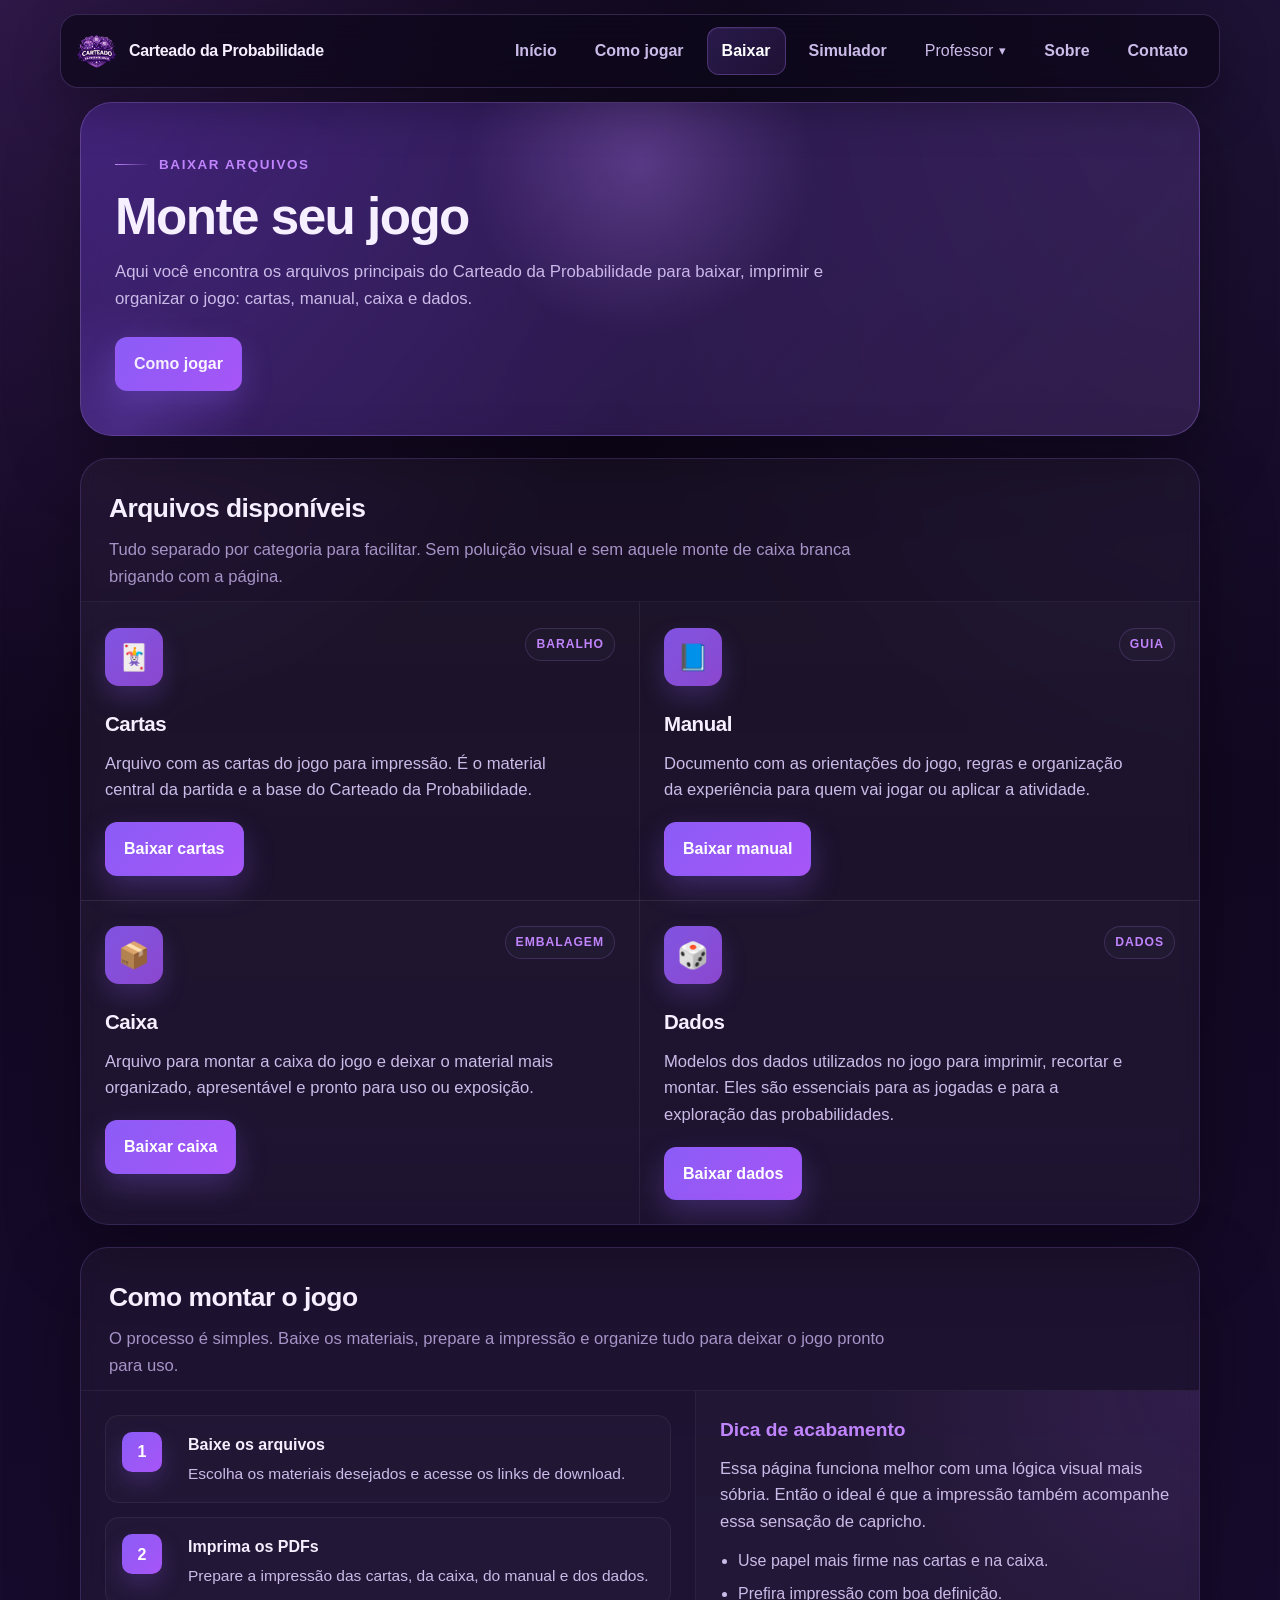
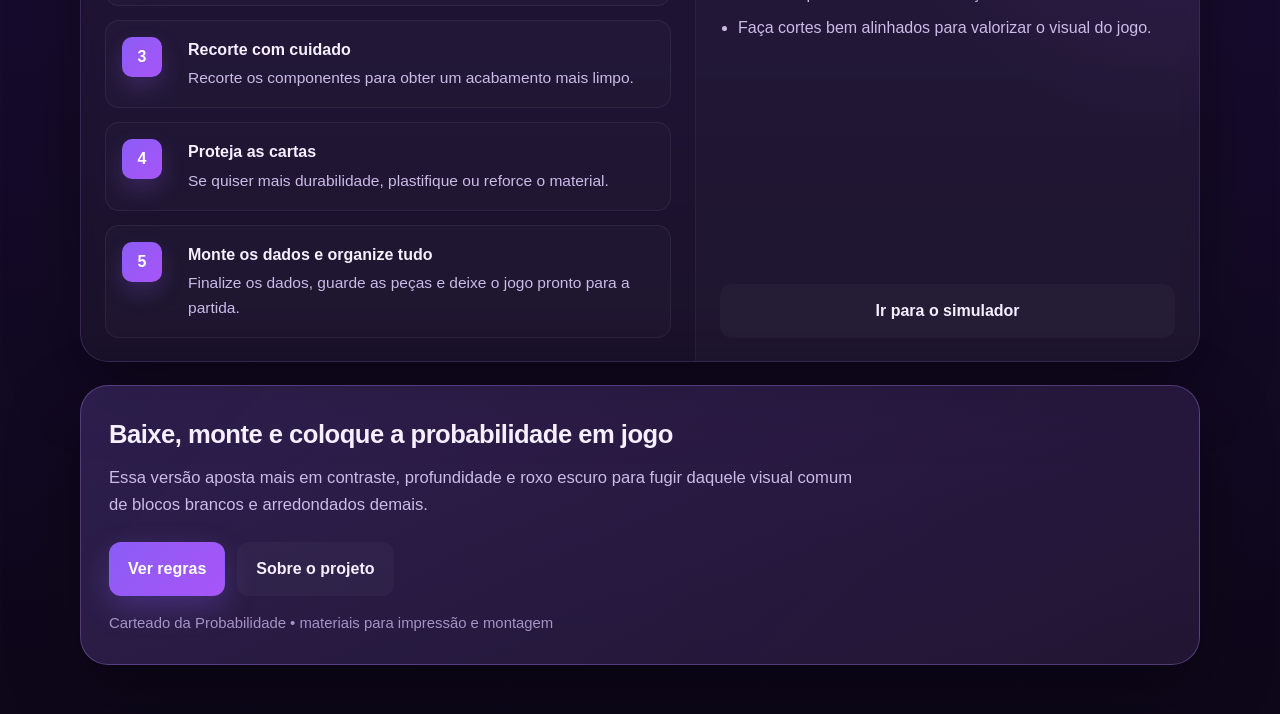
==== baixar.html @ 6030ced0 "baixar(botão progresso).html" ====
<!DOCTYPE html>
<html lang="pt-BR">
<head>
  <link rel="stylesheet" href="menu.css">
  <link rel="stylesheet" href="site.css">
  <link rel="stylesheet" href="content-pages.css">
  <link rel="icon" type="image/ico" href="favicon.ico">
  <meta charset="UTF-8" />
  <meta name="viewport" content="width=device-width, initial-scale=1.0" />
  <title>Baixar - Carteado da Probabilidade</title>
</head>
<body class="content-page">
<div id="menu-container"></div>
  <div class="container">

    <section class="hero">
      <div class="eyebrow">Baixar arquivos</div>
      <h1>Monte seu jogo </h1>
      <p>
        Aqui você encontra os arquivos principais do Carteado da Probabilidade para baixar,
        imprimir e organizar o jogo: cartas, manual, caixa e dados.
      </p>

      <div class="hero-actions">
        <a class="btn btn-primary" href="como-jogar.html">Como jogar</a>
      </div>
    </section>

    <section class="section js-animate-on-scroll" id="downloads">
      <div class="section-head">
        <h2>Arquivos disponíveis</h2>
        <p>
          Tudo separado por categoria para facilitar. Sem poluição visual e sem aquele monte
          de caixa branca brigando com a página.
        </p>
      </div>

      <div class="downloads-grid">
        <article class="download-card js-animate-on-scroll">
          <div class="download-top">
            <div class="download-icon">🃏</div>
            <span class="tag">Baralho</span>
          </div>
          <h3>Cartas</h3>
          <p>
            Arquivo com as cartas do jogo para impressão. É o material central da partida e
            a base do Carteado da Probabilidade.
          </p>
          <div class="download-actions">
            <a class="btn btn-primary" target="_blank" rel="noopener noreferrer" href="https://drive.google.com/drive/folders/1-mFXXFyECQVbNoklxSwOKxRK1ZJIeuex?usp=sharing">Baixar cartas</a>
          </div>
        </article>

        <article class="download-card js-animate-on-scroll">
          <div class="download-top">
            <div class="download-icon">📘</div>
            <span class="tag">Guia</span>
          </div>
          <h3>Manual</h3>
          <p>
            Documento com as orientações do jogo, regras e organização da experiência para
            quem vai jogar ou aplicar a atividade.
          </p>
          <div class="download-actions">
            <a class="btn btn-primary" target="_blank" rel="noopener noreferrer" href="https://drive.google.com/drive/folders/1ejZo6c3CLSsN3bzOSmZ9oI8IRMjX7PJU?usp=sharing">Baixar manual</a>
          </div>
        </article>

        <article class="download-card js-animate-on-scroll">
          <div class="download-top">
            <div class="download-icon">📦</div>
            <span class="tag">Embalagem</span>
          </div>
          <h3>Caixa</h3>
          <p>
            Arquivo para montar a caixa do jogo e deixar o material mais organizado,
            apresentável e pronto para uso ou exposição.
          </p>
          <div class="download-actions">
            <a class="btn btn-primary" target="_blank" rel="noopener noreferrer" href="https://drive.google.com/drive/folders/1k-2uPY4gMdtZBwX31OE3FDmcndl1MD2s?usp=drive_link">Baixar caixa</a>
          </div>
        </article>

        <article class="download-card js-animate-on-scroll">
          <div class="download-top">
            <div class="download-icon">🎲</div>
            <span class="tag">Dados</span>
          </div>
          <h3>Dados</h3>
          <p>
            Modelos dos dados utilizados no jogo para imprimir, recortar e montar.
            Eles são essenciais para as jogadas e para a exploração das probabilidades.
          </p>
          <div class="download-actions">
            <a class="btn btn-primary" target="_blank" rel="noopener noreferrer" href="https://drive.google.com/drive/folders/17w4_b_AV8Mmw2rY_1SPoJJ5eeD7yzB3w?usp=sharing">Baixar dados</a>
          </div>
        </article>
      </div>
    </section>

    <section class="section js-animate-on-scroll">
      <div class="section-head">
        <h2>Como montar o jogo</h2>
        <p>
          O processo é simples. Baixe os materiais, prepare a impressão e organize tudo
          para deixar o jogo pronto para uso.
        </p>
      </div>

      <div class="mount-layout">
        <div class="steps js-animate-on-scroll">
          <div class="step">
            <div class="step-number">1</div>
            <div>
              <h4>Baixe os arquivos</h4>
              <p>Escolha os materiais desejados e acesse os links de download.</p>
            </div>
          </div>

          <div class="step">
            <div class="step-number">2</div>
            <div>
              <h4>Imprima os PDFs</h4>
              <p>Prepare a impressão das cartas, da caixa, do manual e dos dados.</p>
            </div>
          </div>

          <div class="step">
            <div class="step-number">3</div>
            <div>
              <h4>Recorte com cuidado</h4>
              <p>Recorte os componentes para obter um acabamento mais limpo.</p>
            </div>
          </div>

          <div class="step">
            <div class="step-number">4</div>
            <div>
              <h4>Proteja as cartas</h4>
              <p>Se quiser mais durabilidade, plastifique ou reforce o material.</p>
            </div>
          </div>

          <div class="step">
            <div class="step-number">5</div>
            <div>
              <h4>Monte os dados e organize tudo</h4>
              <p>Finalize os dados, guarde as peças e deixe o jogo pronto para a partida.</p>
            </div>
          </div>
        </div>

        <aside class="side-panel js-animate-on-scroll">
          <div class="js-animate-on-scroll">
            <h3>Dica de acabamento</h3>
            <p>
              Essa página funciona melhor com uma lógica visual mais sóbria. Então o ideal é
              que a impressão também acompanhe essa sensação de capricho.
            </p>
            <ul>
              <li>Use papel mais firme nas cartas e na caixa.</li>
              <li>Prefira impressão com boa definição.</li>
              <li>Faça cortes bem alinhados para valorizar o visual do jogo.</li>
            </ul>
          </div>

          <a class="btn btn-secondary js-animate-on-scroll" href="simulador.html">
            Ir para o simulador
          </a>
        </aside>
      </div>
    </section>

    <section class="footer-cta js-animate-on-scroll">
      <h3>Baixe, monte e coloque a probabilidade em jogo</h3>
      <p>
        Essa versão aposta mais em contraste, profundidade e roxo escuro para fugir daquele
        visual comum de blocos brancos e arredondados demais.
      </p>

      <div class="hero-actions">
        <a class="btn btn-primary" href="como-jogar.html">Ver regras</a>
        <a class="btn btn-secondary" href="sobre.html">Sobre o projeto</a>
      </div>

      <div class="footer-note">
        Carteado da Probabilidade • materiais para impressão e montagem
      </div>
    </section>

  </div>

<button id="backToTop" class="back-to-top">
  <svg width="44" height="44" viewBox="0 0 44 44">
    <circle
      class="progress-bg"
      cx="22"
      cy="22"
      r="18"
    />
    <circle
      class="progress-bar"
      cx="22"
      cy="22"
      r="18"
    />
  </svg>
  <span class="arrow">↑</span>
</button>
  
<script src="menu.js"></script>
<script src="site-animations.js"></script>
</body>
</html>
---- menu.css ----
:root{
  --nav-height: 78px;
}

body{
  padding-top: calc(var(--nav-height) + 24px) !important;
}

/* ===== HEADER ===== */

.site-header{
  position: fixed;
  top: 14px;
  left: 14px;
  right: 14px;
  z-index: 10000;
  pointer-events: none;
}

.site-header-inner,
.mobile-panel{
  max-width: 1160px;
  margin: 0 auto;
  pointer-events: auto;
}

.site-header-inner{
  display: flex;
  align-items: center;
  justify-content: space-between;
  gap: 18px;
  padding: 12px 16px;
  border: 1px solid rgba(179,135,255,0.22);
  border-radius: 18px;
  background: rgba(13,7,25,0.72);
  backdrop-filter: blur(18px);
  box-shadow: 0 20px 48px rgba(0,0,0,.28);
}

/* ===== LOGO ===== */

.brand-link{
  display: inline-flex;
  align-items: center;
  gap: 12px;
  text-decoration: none;
  color: var(--text, #f5efff);
  min-width: 0;
}

.brand-mark{
  width: 40px;
  height: 40px;
  border-radius: 12px;
  display: grid;
  place-items: center;
  flex: 0 0 auto;
}

.brand-mark img{
  width: 100%;
  height: 100%;
  object-fit: contain;
  border-radius: 10px;
}

.brand-text{
  font-weight: 700;
  letter-spacing: -.02em;
  white-space: nowrap;
  overflow: hidden;
  text-overflow: ellipsis;
}

/* ===== MENU ===== */

.site-nav{
  display: flex;
  align-items: center;
  justify-content: flex-end;
  gap: 8px;
  flex-wrap: wrap;
  overflow: visible;
}

.nav-link{
  text-decoration: none;
  color: var(--muted, #cbbbe8);
  padding: 10px 14px;
  border-radius: 12px;
  font-weight: 700;
  border: 1px solid transparent;
  transition: .22s ease;
}

.nav-link:hover{
  color: var(--text, #f5efff);
  background: rgba(255,255,255,.04);
  border-color: rgba(179,135,255,0.14);
  transform: translateY(-1px);
}

.nav-link.active{
  color: #fff;
  background: linear-gradient(135deg, rgba(139,92,246,.22), rgba(168,85,247,.12));
  border-color: rgba(179,135,255,0.28);
  box-shadow: inset 0 1px 0 rgba(255,255,255,.04);
}

/* ===== BOTÃO MOBILE ===== */

.nav-toggle{
  display: none;
  width: 46px;
  height: 46px;
  border-radius: 14px;
  border: 1px solid rgba(179,135,255,0.22);
  background: rgba(255,255,255,.04);
  cursor: pointer;
  padding: 0;
  align-items: center;
  justify-content: center;
  flex-direction: column;
  gap: 5px;
}

.nav-toggle span{
  width: 18px;
  height: 2px;
  border-radius: 999px;
  background: var(--text, #f5efff);
  display: block;
}

/* ===== MENU MOBILE ===== */

.mobile-panel{
  margin-top: 10px;
  padding: 10px;
  border: 1px solid rgba(179,135,255,0.20);
  border-radius: 18px;
  background: rgba(13,7,25,0.86);
  backdrop-filter: blur(18px);
  box-shadow: 0 20px 48px rgba(0,0,0,.28);
}

.mobile-nav{
  display: grid;
  gap: 8px;
}

.mobile-nav .nav-link{
  width: 100%;
}

/* ===== DROPDOWN ===== */

.dropdown{
  position: relative;
  display: flex;
  align-items: center;
  height: 100%;
}

.dropdown-toggle{
  display: flex;
  align-items: center;
  height: 100%;
}

.dropdown-arrow{
  font-size: .8em;
  margin-left: 6px;
}

.dropdown-menu{
  position: absolute;
  top: 100%;
  left: 0;

  display: none;
  flex-direction: column;

  min-width: 230px;
  padding: 8px;

  background: rgba(13,7,25,0.96);
  border: 1px solid rgba(179,135,255,0.22);
  border-radius: 16px;

  backdrop-filter: blur(16px);
  box-shadow: 0 20px 40px rgba(0,0,0,.35);

  z-index: 9999;
}

.dropdown:hover .dropdown-menu{
  display: flex;
}

.dropdown-item{
  display: block;
  width: 100%;
  padding: 12px 14px;
  border-radius: 10px;
  text-decoration: none;
  color: var(--muted, #cbbbe8);
  font-weight: 600;
  white-space: nowrap;
  transition: .2s ease;
}

.dropdown-item:hover{
  background: rgba(139,92,246,.15);
  color: #fff;
}

/* ===== RESPONSIVO ===== */

@media (max-width: 900px){
  .desktop-nav{
    display: none;
  }

  .nav-toggle{
    display: inline-flex;
  }

  .brand-text{
    max-width: 180px;
  }

  .dropdown{
    width: 100%;
    display: block;
  }

  .dropdown-toggle{
    width: 100%;
    text-align: left;
    justify-content: space-between;
  }

  .dropdown-menu{
    position: static;
    display: flex;
    margin-top: 8px;
    min-width: 100%;
    box-shadow: none;
    border-radius: 14px;
  }
}

@media (max-width: 640px){
  :root{
    --nav-height: 74px;
  }

  .site-header{
    top: 10px;
    left: 10px;
    right: 10px;
  }

  .site-header-inner{
    padding: 10px 12px;
    border-radius: 16px;
  }

  .brand-mark{
    width: 36px;
    height: 36px;
  }

  .brand-text{
    max-width: 140px;
    font-size: .95rem;
  }
}


.dropdown-toggle{
  appearance:none;
  background:none;
  cursor:pointer;
  font:inherit;
}

.dropdown.open .dropdown-menu{
  display:flex;
}
---- site.css ----
/* Animações discretas do site */
html.js-enabled {
  scroll-behavior: smooth;
}

.js-animate-on-scroll {
  opacity: 0;
  transform: translateY(18px);
  transition: opacity .55s ease, transform .55s ease;
  will-change: opacity, transform;
}

.js-animate-on-scroll.is-visible {
  opacity: 1;
  transform: translateY(0);
}

.site-header {
  transition: top .25s ease;
}

.site-header .site-header-inner,
.site-header .mobile-panel {
  transition: background .25s ease, border-color .25s ease, box-shadow .25s ease, transform .25s ease;
}

.site-header.is-scrolled .site-header-inner {
  background: rgba(13,7,25,0.88);
  border-color: rgba(179,135,255,0.30);
  box-shadow: 0 20px 56px rgba(0,0,0,.34);
}

/* ===== INíCIO BOTÃO TOPO ===== */

.back-to-top {
  position: fixed;
  bottom: 24px;
  right: 24px;
  width: 44px;
  height: 44px;
  border: none;
  background: transparent;
  cursor: pointer;
  opacity: 0;
  pointer-events: none;
  transform: translateY(10px);
  transition: all .3s ease;
  z-index: 999;
}

.back-to-top.show {
  opacity: 1;
  pointer-events: auto;
  transform: translateY(0);
}

.back-to-top svg {
  position: absolute;
  top: 0;
  left: 0;
  transform: rotate(-90deg);
}

.progress-bg {
  fill: none;
  stroke: rgba(111, 66, 232, 0.2);
  stroke-width: 4;
}

.progress-bar {
  fill: none;
  stroke: #6f42e8;
  stroke-width: 4;
  stroke-linecap: round;
  stroke-dasharray: 113; /* 2πr ≈ 113 */
  stroke-dashoffset: 113;
  transition: stroke-dashoffset 0.1s linear;
}

.arrow {
  position: absolute;
  top: 50%;
  left: 50%;
  transform: translate(-50%, -50%);
  font-size: 16px;
  color: #6f42e8;
  font-weight: bold;
}

.back-to-top:hover .arrow {
  transform: translate(-50%, -60%);
}

/* ===== FIM BOTÃO TOPO ===== */


/* ===== CONTINUIDADE VISUAL DO HERO ===== */

.hero {
  position: relative;
  padding-bottom: 28px;
  margin-bottom: 14px;
}

.hero::before {
  content: "⌄";
  position: absolute;
  left: 50%;
  bottom: 18px;
  transform: translateX(-50%);
  font-size: 1.2rem;
  line-height: 1;
  color: rgba(255,255,255,.72);
  pointer-events: none;
  z-index: 2;
  animation: heroScrollHint 1.8s ease-in-out infinite;
}

@keyframes heroScrollHint {
  0%, 100% {
    transform: translateX(-50%) translateY(0);
    opacity: .45;
  }
  50% {
    transform: translateX(-50%) translateY(6px);
    opacity: .95;
  }
}

@media (prefers-reduced-motion: reduce) {
  html.js-enabled {
    scroll-behavior: auto;
  }

  .js-animate-on-scroll,
  .js-animate-on-scroll.is-visible,
  .site-header,
  .site-header .site-header-inner,
  .site-header .mobile-panel,
  .hero::before {
    transition: none !important;
    animation: none !important;
    transform: none !important;
    opacity: 1 !important;
  }
}
---- content-pages.css ----
/* ===== baixar.html ===== */
:root{
      --bg:#0f071d;
      --bg-2:#160b2c;
      --bg-3:#221043;
      --panel:rgba(255,255,255,0.05);
      --panel-strong:rgba(255,255,255,0.08);
      --line:rgba(179,135,255,0.18);
      --line-strong:rgba(179,135,255,0.32);
      --primary:#8b5cf6;
      --primary-2:#a855f7;
      --primary-3:#c084fc;
      --text:#f5efff;
      --muted:#cbbbe8;
      --muted-2:#a693c7;
      --shadow:0 24px 70px rgba(0,0,0,.35);
      --radius:18px;
      --radius-lg:26px;
    }

    *{
      margin:0;
      padding:0;
      box-sizing:border-box;
    }

    html{
      scroll-behavior:smooth;
    }

    body{
      font-family: Arial, Helvetica, sans-serif;
      color:var(--text);
      background:
        radial-gradient(circle at top left, rgba(168,85,247,.22), transparent 28%),
        radial-gradient(circle at top right, rgba(139,92,246,.14), transparent 30%),
        linear-gradient(180deg, #0b0615 0%, #120822 35%, #170b2d 70%, #0d0719 100%);
      line-height:1.6;
      padding:32px 18px 50px;
      overflow-x:hidden;
    }

    body::before{
      content:"";
      position:fixed;
      inset:0;
      pointer-events:none;
      background:
        linear-gradient(rgba(255,255,255,.025) 1px, transparent 1px),
        linear-gradient(90deg, rgba(255,255,255,.025) 1px, transparent 1px);
      background-size: 40px 40px;
      mask-image: linear-gradient(to bottom, rgba(0,0,0,.65), transparent 95%);
      opacity:.35;
    }

    .container{
      max-width:1120px;
      margin:0 auto;
      position:relative;
      z-index:1;
    }

    .hero{
      position:relative;
      overflow:hidden;
      padding:44px 34px;
      border:1px solid var(--line-strong);
      border-radius:32px;
      background:
        linear-gradient(135deg, rgba(112,52,255,.28), rgba(168,85,247,.12)),
        rgba(255,255,255,.04);
      backdrop-filter: blur(10px);
      box-shadow: var(--shadow);
      margin-bottom:22px;
    }

    .hero::before{
      content:"";
      position:absolute;
      width:360px;
      height:360px;
      border-radius:50%;
      right:-120px;
      top:-120px;
      background: radial-gradient(circle, rgba(192,132,252,.28), transparent 68%);
      pointer-events:none;
    }

    .hero::after{
      content:"";
      position:absolute;
      width:260px;
      height:260px;
      border-radius:50%;
      left:-90px;
      bottom:-120px;
      background: radial-gradient(circle, rgba(139,92,246,.22), transparent 70%);
      pointer-events:none;
    }

    .eyebrow{
      display:inline-flex;
      align-items:center;
      gap:10px;
      font-size:.84rem;
      letter-spacing:.12em;
      text-transform:uppercase;
      color:var(--primary-3);
      margin-bottom:16px;
      font-weight:700;
    }

    .eyebrow::before{
      content:"";
      width:34px;
      height:1px;
      background:linear-gradient(90deg, var(--primary-3), transparent);
    }

    .hero h1{
      font-size:clamp(2.2rem, 4vw, 4rem);
      line-height:1.02;
      max-width:760px;
      margin-bottom:16px;
      letter-spacing:-0.03em;
    }

    .hero p{
      max-width:760px;
      font-size:1.04rem;
      color:var(--muted);
    }

    .hero-actions{
      display:flex;
      flex-wrap:wrap;
      gap:12px;
      margin-top:24px;
    }

    .btn{
      display:inline-flex;
      align-items:center;
      justify-content:center;
      padding:13px 18px;
      text-decoration:none;
      font-weight:700;
      border-radius:12px;
      transition:.22s ease;
      border:1px solid transparent;
    }

    .btn:hover{
      transform:translateY(-2px);
    }

    .btn-primary{
      background:linear-gradient(135deg, var(--primary), var(--primary-2));
      color:white;
      box-shadow:0 12px 30px rgba(139,92,246,.28);
    }

    .btn-secondary{
      color:var(--text);
      border-color:var(--line);
      background:rgba(255,255,255,.03);
    }

    .section{
      margin-top:22px;
      border:1px solid var(--line);
      border-radius:28px;
      background:rgba(255,255,255,.035);
      backdrop-filter: blur(8px);
      box-shadow: var(--shadow);
      overflow:hidden;
    }

    .section-head{
      padding:28px 28px 10px;
    }

    .section-head h2{
      font-size:1.65rem;
      margin-bottom:8px;
      letter-spacing:-0.02em;
    }

    .section-head p{
      color:var(--muted-2);
      max-width:760px;
    }

    .downloads-grid{
      display:grid;
      grid-template-columns:repeat(2, minmax(0,1fr));
      gap:0;
      border-top:1px solid rgba(255,255,255,.05);
    }

    .download-card{
      padding:26px 24px 24px;
      min-height:240px;
      position:relative;
      background:
        linear-gradient(180deg, rgba(255,255,255,.02), rgba(255,255,255,.01));
    }

    .download-card:nth-child(1),
    .download-card:nth-child(2){
      border-bottom:1px solid rgba(255,255,255,.06);
    }

    .download-card:nth-child(odd){
      border-right:1px solid rgba(255,255,255,.06);
    }

    .download-top{
      display:flex;
      justify-content:space-between;
      align-items:flex-start;
      gap:16px;
      margin-bottom:22px;
    }

    .download-icon{
      width:58px;
      height:58px;
      display:grid;
      place-items:center;
      font-size:1.6rem;
      color:white;
      border-radius:14px;
      background:linear-gradient(135deg, rgba(139,92,246,.9), rgba(168,85,247,.8));
      box-shadow:0 12px 24px rgba(139,92,246,.22);
      flex:0 0 auto;
    }

    .tag{
      display:inline-flex;
      align-items:center;
      padding:6px 10px;
      border:1px solid var(--line);
      border-radius:999px;
      color:var(--primary-3);
      font-size:.76rem;
      font-weight:700;
      text-transform:uppercase;
      letter-spacing:.08em;
      background:rgba(255,255,255,.02);
    }

    .download-card h3{
      font-size:1.28rem;
      margin-bottom:10px;
      letter-spacing:-0.02em;
    }

    .download-card p{
      color:var(--muted);
      margin-bottom:18px;
      max-width:480px;
    }

    .download-actions{
      display:flex;
      gap:10px;
      flex-wrap:wrap;
      margin-top:auto;
    }

    .mount-layout{
      display:grid;
      grid-template-columns:1.1fr .9fr;
      gap:0;
      border-top:1px solid rgba(255,255,255,.05);
    }

    .steps{
      padding:24px;
      border-right:1px solid rgba(255,255,255,.06);
      display:grid;
      gap:14px;
    }

    .step{
      display:grid;
      grid-template-columns:52px 1fr;
      gap:14px;
      padding:16px;
      border:1px solid rgba(255,255,255,.06);
      background:rgba(255,255,255,.02);
      border-radius:14px;
    }

    .step-number{
      width:40px;
      height:40px;
      border-radius:10px;
      display:grid;
      place-items:center;
      font-weight:800;
      color:white;
      background:linear-gradient(135deg, var(--primary), var(--primary-2));
      box-shadow:0 10px 22px rgba(139,92,246,.22);
    }

    .step h4{
      margin-bottom:4px;
      font-size:1rem;
    }

    .step p{
      color:var(--muted);
      font-size:.97rem;
    }

    .side-panel{
      padding:24px;
      display:flex;
      flex-direction:column;
      justify-content:space-between;
      gap:18px;
      background:
        radial-gradient(circle at top right, rgba(168,85,247,.12), transparent 45%),
        rgba(255,255,255,.02);
    }

    .side-panel h3{
      font-size:1.2rem;
      margin-bottom:10px;
      color:var(--primary-3);
    }

    .side-panel p{
      color:var(--muted);
      margin-bottom:12px;
    }

    .side-panel ul{
      padding-left:18px;
      color:var(--muted);
    }

    .side-panel li + li{
      margin-top:8px;
    }

    .footer-cta{
      margin-top:22px;
      padding:28px;
      border:1px solid var(--line-strong);
      border-radius:28px;
      background:
        linear-gradient(135deg, rgba(139,92,246,.18), rgba(168,85,247,.08)),
        rgba(255,255,255,.035);
      box-shadow: var(--shadow);
    }

    .footer-cta h3{
      font-size:1.6rem;
      margin-bottom:10px;
      letter-spacing:-0.02em;
    }

    .footer-cta p{
      max-width:760px;
      color:var(--muted);
      margin-bottom:18px;
    }

    .footer-note{
      margin-top:16px;
      color:var(--muted-2);
      font-size:.93rem;
    }

    @media (max-width: 900px){
      .downloads-grid{
        grid-template-columns:1fr;
      }

      .download-card{
        border-right:none !important;
        border-bottom:1px solid rgba(255,255,255,.06) !important;
      }

      .download-card:last-child{
        border-bottom:none !important;
      }

      .mount-layout{
        grid-template-columns:1fr;
      }

      .steps{
        border-right:none;
        border-bottom:1px solid rgba(255,255,255,.06);
      }
    }

    @media (max-width: 680px){
      body{
        padding:18px 12px 36px;
      }

      .hero{
        padding:30px 20px;
        border-radius:24px;
      }

      .section-head,
      .footer-cta{
        padding:22px 18px;
      }

      .download-card,
      .steps,
      .side-panel{
        padding:18px;
      }

      .hero h1{
        line-height:1.06;
      }

      .step{
        grid-template-columns:42px 1fr;
        padding:14px;
      }

      .step-number{
        width:34px;
        height:34px;
        font-size:.92rem;
      }
    }


/* ===== como-jogar.html ===== */
:root{
      --bg:#0f071d;
      --bg-2:#160b2c;
      --bg-3:#221043;
      --panel:rgba(255,255,255,0.05);
      --panel-strong:rgba(255,255,255,0.08);
      --line:rgba(179,135,255,0.18);
      --line-strong:rgba(179,135,255,0.32);
      --primary:#8b5cf6;
      --primary-2:#a855f7;
      --primary-3:#c084fc;
      --text:#f5efff;
      --muted:#cbbbe8;
      --muted-2:#a693c7;
      --shadow:0 24px 70px rgba(0,0,0,.35);
    }

    *{
      margin:0;
      padding:0;
      box-sizing:border-box;
    }

    html{
      scroll-behavior:smooth;
    }

    body{
      font-family: Arial, Helvetica, sans-serif;
      color:var(--text);
      background:
        radial-gradient(circle at top left, rgba(168,85,247,.22), transparent 28%),
        radial-gradient(circle at top right, rgba(139,92,246,.14), transparent 30%),
        linear-gradient(180deg, #0b0615 0%, #120822 35%, #170b2d 70%, #0d0719 100%);
      line-height:1.6;
      padding:32px 18px 50px;
      overflow-x:hidden;
    }

    body::before{
      content:"";
      position:fixed;
      inset:0;
      pointer-events:none;
      background:
        linear-gradient(rgba(255,255,255,.025) 1px, transparent 1px),
        linear-gradient(90deg, rgba(255,255,255,.025) 1px, transparent 1px);
      background-size:40px 40px;
      mask-image: linear-gradient(to bottom, rgba(0,0,0,.65), transparent 95%);
      opacity:.35;
    }

    .container{
      max-width:1120px;
      margin:0 auto;
      position:relative;
      z-index:1;
    }

    .hero{
      position:relative;
      overflow:hidden;
      padding:44px 34px;
      border:1px solid var(--line-strong);
      border-radius:32px;
      background:
        linear-gradient(135deg, rgba(112,52,255,.28), rgba(168,85,247,.12)),
        rgba(255,255,255,.04);
      backdrop-filter: blur(10px);
      box-shadow: var(--shadow);
      margin-bottom:22px;
    }

    .hero::before{
      content:"";
      position:absolute;
      width:360px;
      height:360px;
      border-radius:50%;
      right:-120px;
      top:-120px;
      background: radial-gradient(circle, rgba(192,132,252,.28), transparent 68%);
      pointer-events:none;
    }

    .hero::after{
      content:"";
      position:absolute;
      width:260px;
      height:260px;
      border-radius:50%;
      left:-90px;
      bottom:-120px;
      background: radial-gradient(circle, rgba(139,92,246,.22), transparent 70%);
      pointer-events:none;
    }

    .eyebrow{
      display:inline-flex;
      align-items:center;
      gap:10px;
      font-size:.84rem;
      letter-spacing:.12em;
      text-transform:uppercase;
      color:var(--primary-3);
      margin-bottom:16px;
      font-weight:700;
    }

    .eyebrow::before{
      content:"";
      width:34px;
      height:1px;
      background:linear-gradient(90deg, var(--primary-3), transparent);
    }

    .hero h1{
      font-size:clamp(2.2rem, 4vw, 4rem);
      line-height:1.02;
      max-width:760px;
      margin-bottom:16px;
      letter-spacing:-0.03em;
    }

    .hero p{
      max-width:760px;
      font-size:1.05rem;
      color:var(--muted);
    }

    .hero-actions{
      display:flex;
      flex-wrap:wrap;
      gap:12px;
      margin-top:24px;
    }

    .btn{
      display:inline-flex;
      align-items:center;
      justify-content:center;
      padding:13px 18px;
      text-decoration:none;
      font-weight:700;
      border-radius:12px;
      transition:.22s ease;
      border:1px solid transparent;
    }

    .btn:hover{
      transform:translateY(-2px);
    }

    .btn-primary{
      background:linear-gradient(135deg, var(--primary), var(--primary-2));
      color:white;
      box-shadow:0 12px 30px rgba(139,92,246,.28);
    }

    .btn-secondary{
      color:var(--text);
      border-color:var(--line);
      background:rgba(255,255,255,.03);
    }

    .section{
      margin-top:22px;
      border:1px solid var(--line);
      border-radius:28px;
      background:rgba(255,255,255,.035);
      backdrop-filter: blur(8px);
      box-shadow: var(--shadow);
      overflow:hidden;
    }

    .section-head{
      padding:28px 28px 10px;
    }

    .section-head h2{
      font-size:1.65rem;
      margin-bottom:8px;
      letter-spacing:-0.02em;
    }

    .section-head p{
      color:var(--muted-2);
      max-width:760px;
    }

    .stats-grid{
      display:grid;
      grid-template-columns:repeat(4, minmax(0,1fr));
      gap:0;
      border-top:1px solid rgba(255,255,255,.05);
    }

    .stat-card{
      padding:24px 22px;
      border-right:1px solid rgba(255,255,255,.06);
      background:linear-gradient(180deg, rgba(255,255,255,.02), rgba(255,255,255,.01));
    }

    .stat-card:last-child{
      border-right:none;
    }

    .stat-icon{
      width:48px;
      height:48px;
      display:grid;
      place-items:center;
      font-size:1.3rem;
      color:#fff;
      border-radius:14px;
      background:linear-gradient(135deg, var(--primary), var(--primary-2));
      box-shadow:0 10px 22px rgba(139,92,246,.22);
      margin-bottom:14px;
    }

    .stat-card h3{
      font-size:1.05rem;
      margin-bottom:6px;
    }

    .stat-card p{
      color:var(--muted);
      font-size:.96rem;
    }

    .rules-grid{
      display:grid;
      grid-template-columns:repeat(2, minmax(0,1fr));
      gap:0;
      border-top:1px solid rgba(255,255,255,.05);
    }

    .rule-card{
      padding:24px 22px;
      border-right:1px solid rgba(255,255,255,.06);
      border-bottom:1px solid rgba(255,255,255,.06);
      background:linear-gradient(180deg, rgba(255,255,255,.02), rgba(255,255,255,.01));
    }

    .rule-card:nth-child(2n){
      border-right:none;
    }

    .rule-card:nth-last-child(-n+2){
      border-bottom:none;
    }

    .rule-label{
      display:inline-flex;
      align-items:center;
      padding:6px 10px;
      border:1px solid var(--line);
      border-radius:999px;
      color:var(--primary-3);
      font-size:.74rem;
      font-weight:700;
      text-transform:uppercase;
      letter-spacing:.08em;
      background:rgba(255,255,255,.02);
      margin-bottom:12px;
    }

    .rule-card h3{
      font-size:1.12rem;
      margin-bottom:8px;
      letter-spacing:-0.02em;
    }

    .rule-card p{
      color:var(--muted);
      font-size:.97rem;
    }

    .play-layout{
      display:grid;
      grid-template-columns:1.15fr .85fr;
      gap:0;
      border-top:1px solid rgba(255,255,255,.05);
    }

    .steps{
      padding:24px;
      border-right:1px solid rgba(255,255,255,.06);
      display:grid;
      gap:14px;
    }

    .step{
      display:grid;
      grid-template-columns:52px 1fr;
      gap:14px;
      padding:16px;
      border:1px solid rgba(255,255,255,.06);
      background:rgba(255,255,255,.02);
      border-radius:14px;
    }

    .step-number{
      width:40px;
      height:40px;
      border-radius:10px;
      display:grid;
      place-items:center;
      font-weight:800;
      color:white;
      background:linear-gradient(135deg, var(--primary), var(--primary-2));
      box-shadow:0 10px 22px rgba(139,92,246,.22);
    }

    .step h4{
      margin-bottom:4px;
      font-size:1rem;
    }

    .step p{
      color:var(--muted);
      font-size:.97rem;
    }

    .side-panel{
      padding:24px;
      display:flex;
      flex-direction:column;
      gap:16px;
      background:
        radial-gradient(circle at top right, rgba(168,85,247,.12), transparent 45%),
        rgba(255,255,255,.02);
    }

    .info-card{
      padding:18px;
      border:1px solid rgba(255,255,255,.06);
      background:rgba(255,255,255,.02);
      border-radius:16px;
    }

    .info-card h4{
      color:var(--primary-3);
      font-size:1rem;
      margin-bottom:8px;
    }

    .info-card p{
      color:var(--muted);
      font-size:.97rem;
    }

    .tips-grid{
      display:grid;
      grid-template-columns:repeat(3, minmax(0,1fr));
      gap:0;
      border-top:1px solid rgba(255,255,255,.05);
    }

    .tip-card{
      padding:24px 22px;
      border-right:1px solid rgba(255,255,255,.06);
      background:linear-gradient(180deg, rgba(255,255,255,.02), rgba(255,255,255,.01));
    }

    .tip-card:last-child{
      border-right:none;
    }

    .tip-card h3{
      font-size:1.08rem;
      margin-bottom:8px;
      letter-spacing:-0.02em;
    }

    .tip-card p{
      color:var(--muted);
      font-size:.97rem;
    }

    .highlight{
      border-top:1px solid rgba(255,255,255,.05);
      padding:26px 28px;
      background:
        linear-gradient(135deg, rgba(139,92,246,.14), rgba(168,85,247,.05)),
        rgba(255,255,255,.02);
    }

    .highlight h3{
      font-size:1.4rem;
      margin-bottom:10px;
      letter-spacing:-0.02em;
    }

    .highlight p{
      color:var(--muted);
      max-width:820px;
    }

    .footer-cta{
      margin-top:22px;
      padding:28px;
      border:1px solid var(--line-strong);
      border-radius:28px;
      background:
        linear-gradient(135deg, rgba(139,92,246,.18), rgba(168,85,247,.08)),
        rgba(255,255,255,.035);
      box-shadow: var(--shadow);
    }

    .footer-cta h3{
      font-size:1.6rem;
      margin-bottom:10px;
      letter-spacing:-0.02em;
    }

    .footer-cta p{
      max-width:760px;
      color:var(--muted);
      margin-bottom:18px;
    }

    .footer-note{
      margin-top:16px;
      color:var(--muted-2);
      font-size:.93rem;
    }

    @media (max-width: 980px){
      .stats-grid,
      .tips-grid{
        grid-template-columns:1fr 1fr;
      }

      .stat-card:nth-child(2),
      .tip-card:nth-child(2){
        border-right:none;
      }

      .stat-card:nth-child(-n+2),
      .tip-card:nth-child(-n+2){
        border-bottom:1px solid rgba(255,255,255,.06);
      }

      .tip-card:last-child{
        grid-column:1 / -1;
        border-right:none;
      }

      .play-layout{
        grid-template-columns:1fr;
      }

      .steps{
        border-right:none;
        border-bottom:1px solid rgba(255,255,255,.06);
      }
    }

    @media (max-width: 820px){
      .rules-grid{
        grid-template-columns:1fr;
      }

      .rule-card{
        border-right:none !important;
        border-bottom:1px solid rgba(255,255,255,.06) !important;
      }

      .rule-card:last-child{
        border-bottom:none !important;
      }
    }

    @media (max-width: 680px){
      body{
        padding:18px 12px 36px;
      }

      .hero{
        padding:30px 20px;
        border-radius:24px;
      }

      .section-head,
      .steps,
      .side-panel,
      .highlight,
      .footer-cta,
      .stat-card,
      .rule-card,
      .tip-card{
        padding:20px 18px;
      }

      .stats-grid,
      .tips-grid{
        grid-template-columns:1fr;
      }

      .stat-card,
      .tip-card{
        border-right:none !important;
        border-bottom:1px solid rgba(255,255,255,.06);
      }

      .stat-card:last-child,
      .tip-card:last-child{
        border-bottom:none;
      }

      .hero h1{
        line-height:1.06;
      }

      .step{
        grid-template-columns:42px 1fr;
        padding:14px;
      }

      .step-number{
        width:34px;
        height:34px;
        font-size:.92rem;
      }

      .hero-actions{
        flex-direction:column;
      }

      .hero-actions .btn{
        width:100%;
      }
    }


/* ===== contato.html ===== */
:root{
      --bg:#0f071d;
      --bg-2:#160b2c;
      --bg-3:#221043;
      --panel:rgba(255,255,255,0.05);
      --panel-strong:rgba(255,255,255,0.08);
      --line:rgba(179,135,255,0.18);
      --line-strong:rgba(179,135,255,0.32);
      --primary:#8b5cf6;
      --primary-2:#a855f7;
      --primary-3:#c084fc;
      --text:#f5efff;
      --muted:#cbbbe8;
      --muted-2:#a693c7;
      --shadow:0 24px 70px rgba(0,0,0,.35);
    }

    *{
      margin:0;
      padding:0;
      box-sizing:border-box;
    }

    html{
      scroll-behavior:smooth;
    }

    body{
      font-family: Arial, Helvetica, sans-serif;
      color:var(--text);
      background:
        radial-gradient(circle at top left, rgba(168,85,247,.22), transparent 28%),
        radial-gradient(circle at top right, rgba(139,92,246,.14), transparent 30%),
        linear-gradient(180deg, #0b0615 0%, #120822 35%, #170b2d 70%, #0d0719 100%);
      line-height:1.6;
      padding:32px 18px 50px;
      overflow-x:hidden;
    }

    body::before{
      content:"";
      position:fixed;
      inset:0;
      pointer-events:none;
      background:
        linear-gradient(rgba(255,255,255,.025) 1px, transparent 1px),
        linear-gradient(90deg, rgba(255,255,255,.025) 1px, transparent 1px);
      background-size:40px 40px;
      mask-image: linear-gradient(to bottom, rgba(0,0,0,.65), transparent 95%);
      opacity:.35;
    }

    .container{
      max-width:1120px;
      margin:0 auto;
      position:relative;
      z-index:1;
    }

    .hero{
      position:relative;
      overflow:hidden;
      padding:44px 34px;
      border:1px solid var(--line-strong);
      border-radius:32px;
      background:
        linear-gradient(135deg, rgba(112,52,255,.28), rgba(168,85,247,.12)),
        rgba(255,255,255,.04);
      backdrop-filter: blur(10px);
      box-shadow: var(--shadow);
      margin-bottom:22px;
    }

    .hero::before{
      content:"";
      position:absolute;
      width:360px;
      height:360px;
      border-radius:50%;
      right:-120px;
      top:-120px;
      background: radial-gradient(circle, rgba(192,132,252,.28), transparent 68%);
      pointer-events:none;
    }

    .hero::after{
      content:"";
      position:absolute;
      width:260px;
      height:260px;
      border-radius:50%;
      left:-90px;
      bottom:-120px;
      background: radial-gradient(circle, rgba(139,92,246,.22), transparent 70%);
      pointer-events:none;
    }

    .eyebrow{
      display:inline-flex;
      align-items:center;
      gap:10px;
      font-size:.84rem;
      letter-spacing:.12em;
      text-transform:uppercase;
      color:var(--primary-3);
      margin-bottom:16px;
      font-weight:700;
    }

    .eyebrow::before{
      content:"";
      width:34px;
      height:1px;
      background:linear-gradient(90deg, var(--primary-3), transparent);
    }

    .hero h1{
      font-size:clamp(2.2rem, 4vw, 4rem);
      line-height:1.02;
      max-width:760px;
      margin-bottom:16px;
      letter-spacing:-0.03em;
    }

    .hero p{
      max-width:760px;
      font-size:1.05rem;
      color:var(--muted);
    }

    .hero-actions{
      display:flex;
      flex-wrap:wrap;
      gap:12px;
      margin-top:24px;
    }

    .btn{
      display:inline-flex;
      align-items:center;
      justify-content:center;
      padding:13px 18px;
      text-decoration:none;
      font-weight:700;
      border-radius:12px;
      transition:.22s ease;
      border:1px solid transparent;
    }

    .btn:hover{
      transform:translateY(-2px);
    }

    .btn-primary{
      background:linear-gradient(135deg, var(--primary), var(--primary-2));
      color:white;
      box-shadow:0 12px 30px rgba(139,92,246,.28);
    }

    .btn-secondary{
      color:var(--text);
      border-color:var(--line);
      background:rgba(255,255,255,.03);
    }

    .section{
      margin-top:22px;
      border:1px solid var(--line);
      border-radius:28px;
      background:rgba(255,255,255,.035);
      backdrop-filter: blur(8px);
      box-shadow: var(--shadow);
      overflow:hidden;
    }

    .section-head{
      padding:28px 28px 10px;
    }

    .section-head h2{
      font-size:1.65rem;
      margin-bottom:8px;
      letter-spacing:-0.02em;
    }

    .section-head p{
      color:var(--muted-2);
      max-width:760px;
    }

    .contact-grid{
      display:grid;
      grid-template-columns:1.15fr .85fr;
      gap:0;
      border-top:1px solid rgba(255,255,255,.05);
    }

    .contact-main{
      padding:28px 26px;
      border-right:1px solid rgba(255,255,255,.06);
    }

    .contact-list{
      display:grid;
      gap:16px;
    }

    .contact-card{
      padding:20px;
      border:1px solid rgba(255,255,255,.06);
      background:linear-gradient(180deg, rgba(255,255,255,.02), rgba(255,255,255,.01));
      border-radius:16px;
    }

    .contact-top{
      display:flex;
      align-items:flex-start;
      justify-content:space-between;
      gap:14px;
      margin-bottom:14px;
    }

    .contact-icon{
      width:52px;
      height:52px;
      display:grid;
      place-items:center;
      font-size:1.35rem;
      color:#fff;
      border-radius:14px;
      background:linear-gradient(135deg, var(--primary), var(--primary-2));
      box-shadow:0 10px 22px rgba(139,92,246,.22);
      flex:0 0 auto;
    }

    .tag{
      display:inline-flex;
      align-items:center;
      padding:6px 10px;
      border:1px solid var(--line);
      border-radius:999px;
      color:var(--primary-3);
      font-size:.76rem;
      font-weight:700;
      text-transform:uppercase;
      letter-spacing:.08em;
      background:rgba(255,255,255,.02);
    }

    .contact-card h3{
      font-size:1.22rem;
      margin-bottom:8px;
      letter-spacing:-0.02em;
    }

    .contact-card p{
      color:var(--muted);
      font-size:.98rem;
      margin-bottom:14px;
    }

    .contact-links{
      display:flex;
      flex-wrap:wrap;
      gap:10px;
    }

    .contact-links a{
      display:inline-flex;
      align-items:center;
      justify-content:center;
      padding:11px 14px;
      border-radius:12px;
      text-decoration:none;
      font-weight:700;
      transition:.22s ease;
    }

    .contact-links a:hover{
      transform:translateY(-2px);
    }

    .link-primary{
      background:linear-gradient(135deg, var(--primary), var(--primary-2));
      color:#fff;
      box-shadow:0 10px 24px rgba(139,92,246,.24);
    }

    .link-secondary{
      color:var(--text);
      border:1px solid rgba(255,255,255,.08);
      background:rgba(255,255,255,.03);
    }

    .contact-side{
      padding:28px 24px;
      background:
        radial-gradient(circle at top right, rgba(168,85,247,.12), transparent 45%),
        rgba(255,255,255,.02);
      display:flex;
      flex-direction:column;
      gap:16px;
    }

    .info-card{
      padding:18px;
      border:1px solid rgba(255,255,255,.06);
      background:rgba(255,255,255,.02);
      border-radius:16px;
    }

    .info-card h4{
      color:var(--primary-3);
      font-size:1rem;
      margin-bottom:8px;
    }

    .info-card p{
      color:var(--muted);
      font-size:.97rem;
    }

    .highlight{
      border-top:1px solid rgba(255,255,255,.05);
      padding:26px 28px;
      background:
        linear-gradient(135deg, rgba(139,92,246,.14), rgba(168,85,247,.05)),
        rgba(255,255,255,.02);
    }

    .highlight h3{
      font-size:1.4rem;
      margin-bottom:10px;
      letter-spacing:-0.02em;
    }

    .highlight p{
      color:var(--muted);
      max-width:780px;
    }

    .footer-cta{
      margin-top:22px;
      padding:28px;
      border:1px solid var(--line-strong);
      border-radius:28px;
      background:
        linear-gradient(135deg, rgba(139,92,246,.18), rgba(168,85,247,.08)),
        rgba(255,255,255,.035);
      box-shadow: var(--shadow);
    }

    .footer-cta h3{
      font-size:1.6rem;
      margin-bottom:10px;
      letter-spacing:-0.02em;
    }

    .footer-cta p{
      max-width:760px;
      color:var(--muted);
      margin-bottom:18px;
    }

    .footer-note{
      margin-top:16px;
      color:var(--muted-2);
      font-size:.93rem;
    }

    @media (max-width: 900px){
      .contact-grid{
        grid-template-columns:1fr;
      }

      .contact-main{
        border-right:none;
        border-bottom:1px solid rgba(255,255,255,.06);
      }
    }

    @media (max-width: 680px){
      body{
        padding:18px 12px 36px;
      }

      .hero{
        padding:30px 20px;
        border-radius:24px;
      }

      .section-head,
      .contact-main,
      .contact-side,
      .highlight,
      .footer-cta{
        padding:20px 18px;
      }

      .hero h1{
        line-height:1.06;
      }

      .contact-links{
        flex-direction:column;
      }

      .contact-links a{
        width:100%;
      }
    }


/* ===== sobre.html ===== */
:root{
      --bg:#0f071d;
      --bg-2:#160b2c;
      --bg-3:#221043;
      --panel:rgba(255,255,255,0.05);
      --panel-strong:rgba(255,255,255,0.08);
      --line:rgba(179,135,255,0.18);
      --line-strong:rgba(179,135,255,0.32);
      --primary:#8b5cf6;
      --primary-2:#a855f7;
      --primary-3:#c084fc;
      --text:#f5efff;
      --muted:#cbbbe8;
      --muted-2:#a693c7;
      --shadow:0 24px 70px rgba(0,0,0,.35);
    }

    *{
      margin:0;
      padding:0;
      box-sizing:border-box;
    }

    html{
      scroll-behavior:smooth;
    }

    body{
      font-family: Arial, Helvetica, sans-serif;
      color:var(--text);
      background:
        radial-gradient(circle at top left, rgba(168,85,247,.22), transparent 28%),
        radial-gradient(circle at top right, rgba(139,92,246,.14), transparent 30%),
        linear-gradient(180deg, #0b0615 0%, #120822 35%, #170b2d 70%, #0d0719 100%);
      line-height:1.6;
      padding:32px 18px 50px;
      overflow-x:hidden;
    }

    body::before{
      content:"";
      position:fixed;
      inset:0;
      pointer-events:none;
      background:
        linear-gradient(rgba(255,255,255,.025) 1px, transparent 1px),
        linear-gradient(90deg, rgba(255,255,255,.025) 1px, transparent 1px);
      background-size:40px 40px;
      mask-image: linear-gradient(to bottom, rgba(0,0,0,.65), transparent 95%);
      opacity:.35;
    }

    .container{
      max-width:1120px;
      margin:0 auto;
      position:relative;
      z-index:1;
    }

    .hero{
      position:relative;
      overflow:hidden;
      padding:44px 34px;
      border:1px solid var(--line-strong);
      border-radius:32px;
      background:
        linear-gradient(135deg, rgba(112,52,255,.28), rgba(168,85,247,.12)),
        rgba(255,255,255,.04);
      backdrop-filter: blur(10px);
      box-shadow: var(--shadow);
      margin-bottom:22px;
    }

    .hero::before{
      content:"";
      position:absolute;
      width:360px;
      height:360px;
      border-radius:50%;
      right:-120px;
      top:-120px;
      background: radial-gradient(circle, rgba(192,132,252,.28), transparent 68%);
      pointer-events:none;
    }

    .hero::after{
      content:"";
      position:absolute;
      width:260px;
      height:260px;
      border-radius:50%;
      left:-90px;
      bottom:-120px;
      background: radial-gradient(circle, rgba(139,92,246,.22), transparent 70%);
      pointer-events:none;
    }

    .eyebrow{
      display:inline-flex;
      align-items:center;
      gap:10px;
      font-size:.84rem;
      letter-spacing:.12em;
      text-transform:uppercase;
      color:var(--primary-3);
      margin-bottom:16px;
      font-weight:700;
    }

    .eyebrow::before{
      content:"";
      width:34px;
      height:1px;
      background:linear-gradient(90deg, var(--primary-3), transparent);
    }

    .hero h1{
      font-size:clamp(2.2rem, 4vw, 4rem);
      line-height:1.02;
      max-width:780px;
      margin-bottom:16px;
      letter-spacing:-0.03em;
    }

    .hero p{
      max-width:780px;
      font-size:1.05rem;
      color:var(--muted);
    }

    .hero-actions{
      display:flex;
      flex-wrap:wrap;
      gap:12px;
      margin-top:24px;
    }

    .btn{
      display:inline-flex;
      align-items:center;
      justify-content:center;
      padding:13px 18px;
      text-decoration:none;
      font-weight:700;
      border-radius:12px;
      transition:.22s ease;
      border:1px solid transparent;
    }

    .btn:hover{
      transform:translateY(-2px);
    }

    .btn-primary{
      background:linear-gradient(135deg, var(--primary), var(--primary-2));
      color:white;
      box-shadow:0 12px 30px rgba(139,92,246,.28);
    }

    .btn-secondary{
      color:var(--text);
      border-color:var(--line);
      background:rgba(255,255,255,.03);
    }

    .section{
      margin-top:22px;
      border:1px solid var(--line);
      border-radius:28px;
      background:rgba(255,255,255,.035);
      backdrop-filter: blur(8px);
      box-shadow: var(--shadow);
      overflow:hidden;
    }

    .section-head{
      padding:28px 28px 10px;
    }

    .section-head h2{
      font-size:1.65rem;
      margin-bottom:8px;
      letter-spacing:-0.02em;
    }

    .section-head p{
      color:var(--muted-2);
      max-width:780px;
    }

    .story-grid{
      display:grid;
      grid-template-columns:1.1fr .9fr;
      gap:0;
      border-top:1px solid rgba(255,255,255,.05);
    }

    .story-main{
      padding:28px 26px;
      border-right:1px solid rgba(255,255,255,.06);
    }

    .story-block + .story-block{
      margin-top:24px;
      padding-top:24px;
      border-top:1px solid rgba(255,255,255,.06);
    }

    .story-label{
      display:inline-flex;
      align-items:center;
      gap:8px;
      margin-bottom:10px;
      font-size:.8rem;
      letter-spacing:.08em;
      text-transform:uppercase;
      color:var(--primary-3);
      font-weight:700;
    }

    .story-label::before{
      content:"";
      width:18px;
      height:1px;
      background:var(--primary-3);
    }

    .story-block h3{
      font-size:1.35rem;
      margin-bottom:10px;
      letter-spacing:-0.02em;
    }

    .story-block p{
      color:var(--muted);
      font-size:1rem;
    }

    .story-side{
      padding:28px 24px;
      background:
        radial-gradient(circle at top right, rgba(168,85,247,.12), transparent 45%),
        rgba(255,255,255,.02);
      display:flex;
      flex-direction:column;
      gap:16px;
    }

    .info-card{
      padding:18px;
      border:1px solid rgba(255,255,255,.06);
      background:rgba(255,255,255,.02);
      border-radius:16px;
    }

    .info-card h4{
      color:var(--primary-3);
      font-size:1rem;
      margin-bottom:8px;
    }

    .info-card p{
      color:var(--muted);
      font-size:.97rem;
    }

    .timeline{
      border-top:1px solid rgba(255,255,255,.05);
      display:grid;
      grid-template-columns:repeat(3, 1fr);
    }

    .timeline-item{
      padding:24px 22px;
      border-right:1px solid rgba(255,255,255,.06);
      background:linear-gradient(180deg, rgba(255,255,255,.02), rgba(255,255,255,.01));
    }

    .timeline-item:last-child{
      border-right:none;
    }

    .timeline-item .number{
      width:42px;
      height:42px;
      display:grid;
      place-items:center;
      border-radius:12px;
      background:linear-gradient(135deg, var(--primary), var(--primary-2));
      color:#fff;
      font-weight:800;
      margin-bottom:14px;
      box-shadow:0 10px 22px rgba(139,92,246,.22);
    }

    .timeline-item h3{
      font-size:1.08rem;
      margin-bottom:8px;
    }

    .timeline-item p{
      color:var(--muted);
      font-size:.96rem;
    }

    .highlight{
      border-top:1px solid rgba(255,255,255,.05);
      padding:26px 28px;
      background:
        linear-gradient(135deg, rgba(139,92,246,.14), rgba(168,85,247,.05)),
        rgba(255,255,255,.02);
    }

    .highlight h3{
      font-size:1.45rem;
      margin-bottom:10px;
      letter-spacing:-0.02em;
    }

    .highlight p{
      max-width:820px;
      color:var(--muted);
    }

    .footer-cta{
      margin-top:22px;
      padding:28px;
      border:1px solid var(--line-strong);
      border-radius:28px;
      background:
        linear-gradient(135deg, rgba(139,92,246,.18), rgba(168,85,247,.08)),
        rgba(255,255,255,.035);
      box-shadow: var(--shadow);
    }

    .footer-cta h3{
      font-size:1.6rem;
      margin-bottom:10px;
      letter-spacing:-0.02em;
    }

    .footer-cta p{
      max-width:760px;
      color:var(--muted);
      margin-bottom:18px;
    }

    .footer-note{
      margin-top:16px;
      color:var(--muted-2);
      font-size:.93rem;
    }

    @media (max-width: 900px){
      .story-grid{
        grid-template-columns:1fr;
      }

      .story-main{
        border-right:none;
        border-bottom:1px solid rgba(255,255,255,.06);
      }

      .timeline{
        grid-template-columns:1fr;
      }

      .timeline-item{
        border-right:none;
        border-bottom:1px solid rgba(255,255,255,.06);
      }

      .timeline-item:last-child{
        border-bottom:none;
      }
    }

    @media (max-width: 680px){
      body{
        padding:18px 12px 36px;
      }

      .hero{
        padding:30px 20px;
        border-radius:24px;
      }

      .section-head,
      .story-main,
      .story-side,
      .highlight,
      .footer-cta,
      .timeline-item{
        padding:20px 18px;
      }

      .hero h1{
        line-height:1.06;
      }
    }


/* ===== proposta-didatica.html ===== */
:root{
      --bg:#0f071d; --primary:#8b5cf6; --primary-2:#a855f7; --primary-3:#c084fc;
      --text:#f5efff; --muted:#cbbbe8; --line:rgba(179,135,255,0.18); --line-strong:rgba(179,135,255,0.32);
      --shadow:0 24px 70px rgba(0,0,0,.35);
    }
    *{margin:0;padding:0;box-sizing:border-box;}
    body{
      font-family: Arial, Helvetica, sans-serif;
      color:var(--text);
      background:
        radial-gradient(circle at top left, rgba(168,85,247,.22), transparent 28%),
        radial-gradient(circle at top right, rgba(139,92,246,.14), transparent 30%),
        linear-gradient(180deg, #0b0615 0%, #120822 35%, #170b2d 70%, #0d0719 100%);
      line-height:1.6;
      padding:32px 18px 50px;
      overflow-x:hidden;
    }
    body::before{
      content:"";
      position:fixed; inset:0; pointer-events:none;
      background:
        linear-gradient(rgba(255,255,255,.025) 1px, transparent 1px),
        linear-gradient(90deg, rgba(255,255,255,.025) 1px, transparent 1px);
      background-size:40px 40px;
      mask-image: linear-gradient(to bottom, rgba(0,0,0,.65), transparent 95%);
      opacity:.35;
    }
    .container{max-width:1120px;margin:0 auto;position:relative;z-index:1;}
    .hero{
      position:relative; overflow:hidden; padding:44px 34px; border:1px solid var(--line-strong); border-radius:32px;
      background: linear-gradient(135deg, rgba(112,52,255,.28), rgba(168,85,247,.12)), rgba(255,255,255,.04);
      backdrop-filter: blur(10px); box-shadow: var(--shadow);
    }
    .eyebrow{display:inline-flex;align-items:center;gap:10px;font-size:.84rem;letter-spacing:.12em;text-transform:uppercase;color:var(--primary-3);margin-bottom:16px;font-weight:700;}
    .eyebrow::before{content:"";width:34px;height:1px;background:linear-gradient(90deg, var(--primary-3), transparent);}
    h1{font-size:clamp(2.2rem, 4vw, 4rem);line-height:1.02;max-width:780px;margin-bottom:16px;letter-spacing:-0.03em;}
    p{max-width:760px;font-size:1.04rem;color:var(--muted);}
    .actions{display:flex;flex-wrap:wrap;gap:12px;margin-top:24px;}
    .btn{display:inline-flex;align-items:center;justify-content:center;padding:13px 18px;text-decoration:none;font-weight:700;border-radius:12px;transition:.22s ease;border:1px solid transparent;}
    .btn-primary{background:linear-gradient(135deg, var(--primary), var(--primary-2));color:white;box-shadow:0 12px 30px rgba(139,92,246,.28);}


/* ===== embasamento-teorico.html ===== */
:root{
      --bg:#0f071d; --primary:#8b5cf6; --primary-2:#a855f7; --primary-3:#c084fc;
      --text:#f5efff; --muted:#cbbbe8; --line:rgba(179,135,255,0.18); --line-strong:rgba(179,135,255,0.32);
      --shadow:0 24px 70px rgba(0,0,0,.35);
    }
    *{margin:0;padding:0;box-sizing:border-box;}
    body{
      font-family: Arial, Helvetica, sans-serif;
      color:var(--text);
      background:
        radial-gradient(circle at top left, rgba(168,85,247,.22), transparent 28%),
        radial-gradient(circle at top right, rgba(139,92,246,.14), transparent 30%),
        linear-gradient(180deg, #0b0615 0%, #120822 35%, #170b2d 70%, #0d0719 100%);
      line-height:1.6;
      padding:32px 18px 50px;
      overflow-x:hidden;
    }
    body::before{
      content:"";
      position:fixed; inset:0; pointer-events:none;
      background:
        linear-gradient(rgba(255,255,255,.025) 1px, transparent 1px),
        linear-gradient(90deg, rgba(255,255,255,.025) 1px, transparent 1px);
      background-size:40px 40px;
      mask-image: linear-gradient(to bottom, rgba(0,0,0,.65), transparent 95%);
      opacity:.35;
    }
    .container{max-width:1120px;margin:0 auto;position:relative;z-index:1;}
    .hero{
      position:relative; overflow:hidden; padding:44px 34px; border:1px solid var(--line-strong); border-radius:32px;
      background: linear-gradient(135deg, rgba(112,52,255,.28), rgba(168,85,247,.12)), rgba(255,255,255,.04);
      backdrop-filter: blur(10px); box-shadow: var(--shadow);
    }
    .eyebrow{display:inline-flex;align-items:center;gap:10px;font-size:.84rem;letter-spacing:.12em;text-transform:uppercase;color:var(--primary-3);margin-bottom:16px;font-weight:700;}
    .eyebrow::before{content:"";width:34px;height:1px;background:linear-gradient(90deg, var(--primary-3), transparent);}
    h1{font-size:clamp(2.2rem, 4vw, 4rem);line-height:1.02;max-width:780px;margin-bottom:16px;letter-spacing:-0.03em;}
    p{max-width:760px;font-size:1.04rem;color:var(--muted);}
    .actions{display:flex;flex-wrap:wrap;gap:12px;margin-top:24px;}
    .btn{display:inline-flex;align-items:center;justify-content:center;padding:13px 18px;text-decoration:none;font-weight:700;border-radius:12px;transition:.22s ease;border:1px solid transparent;}
    .btn-primary{background:linear-gradient(135deg, var(--primary), var(--primary-2));color:white;box-shadow:0 12px 30px rgba(139,92,246,.28);}
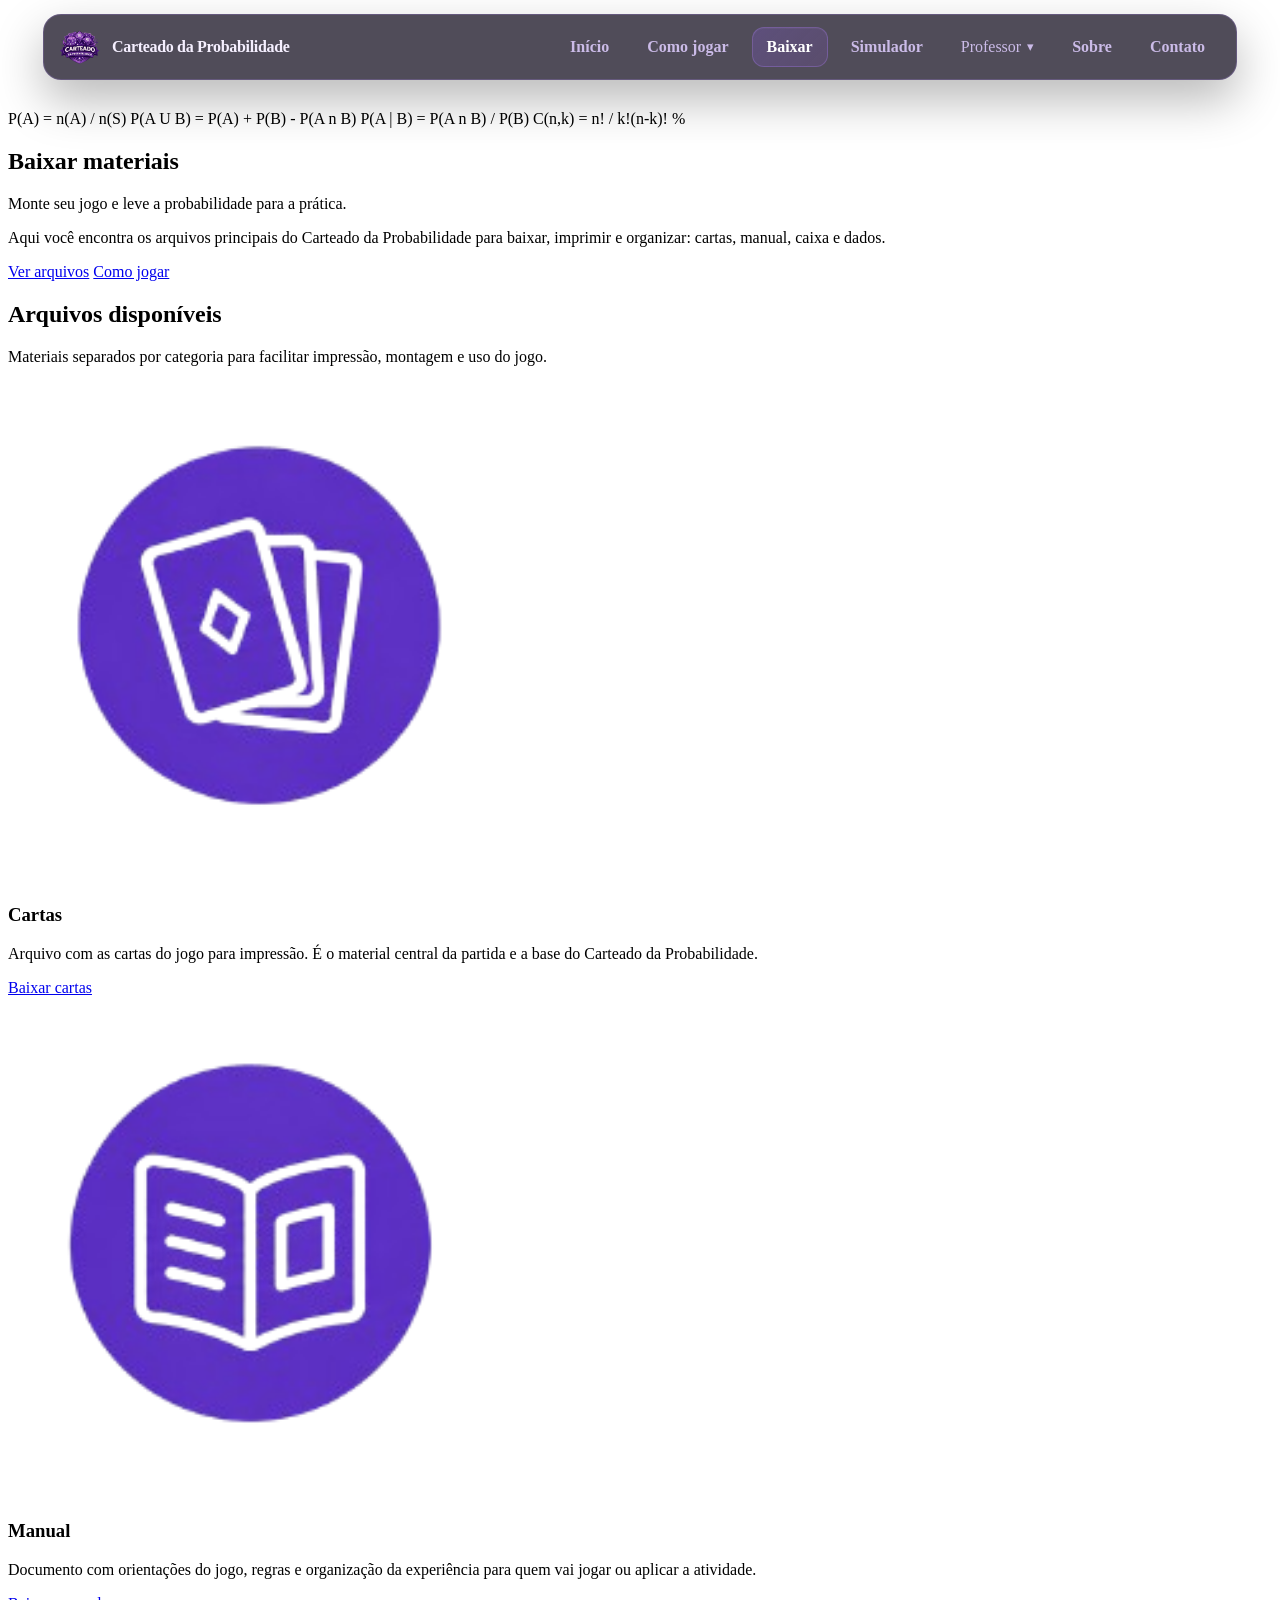
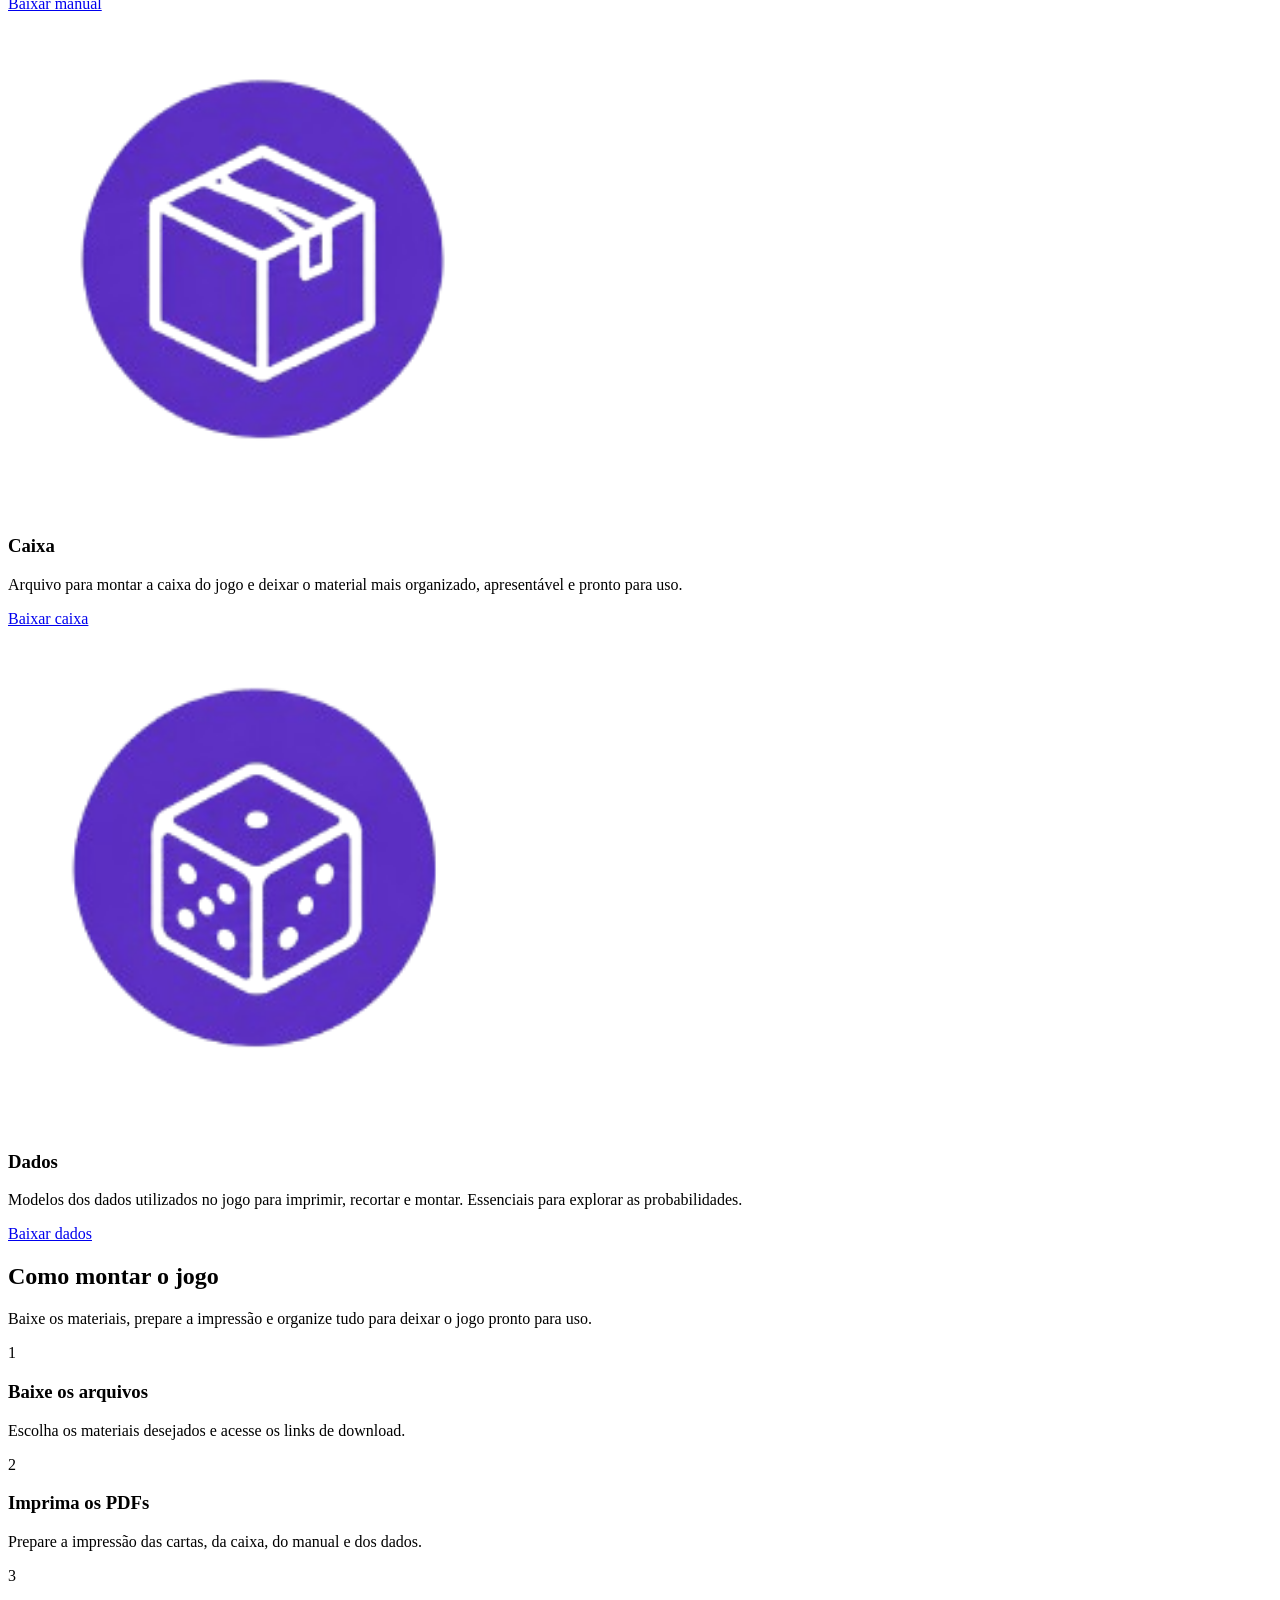
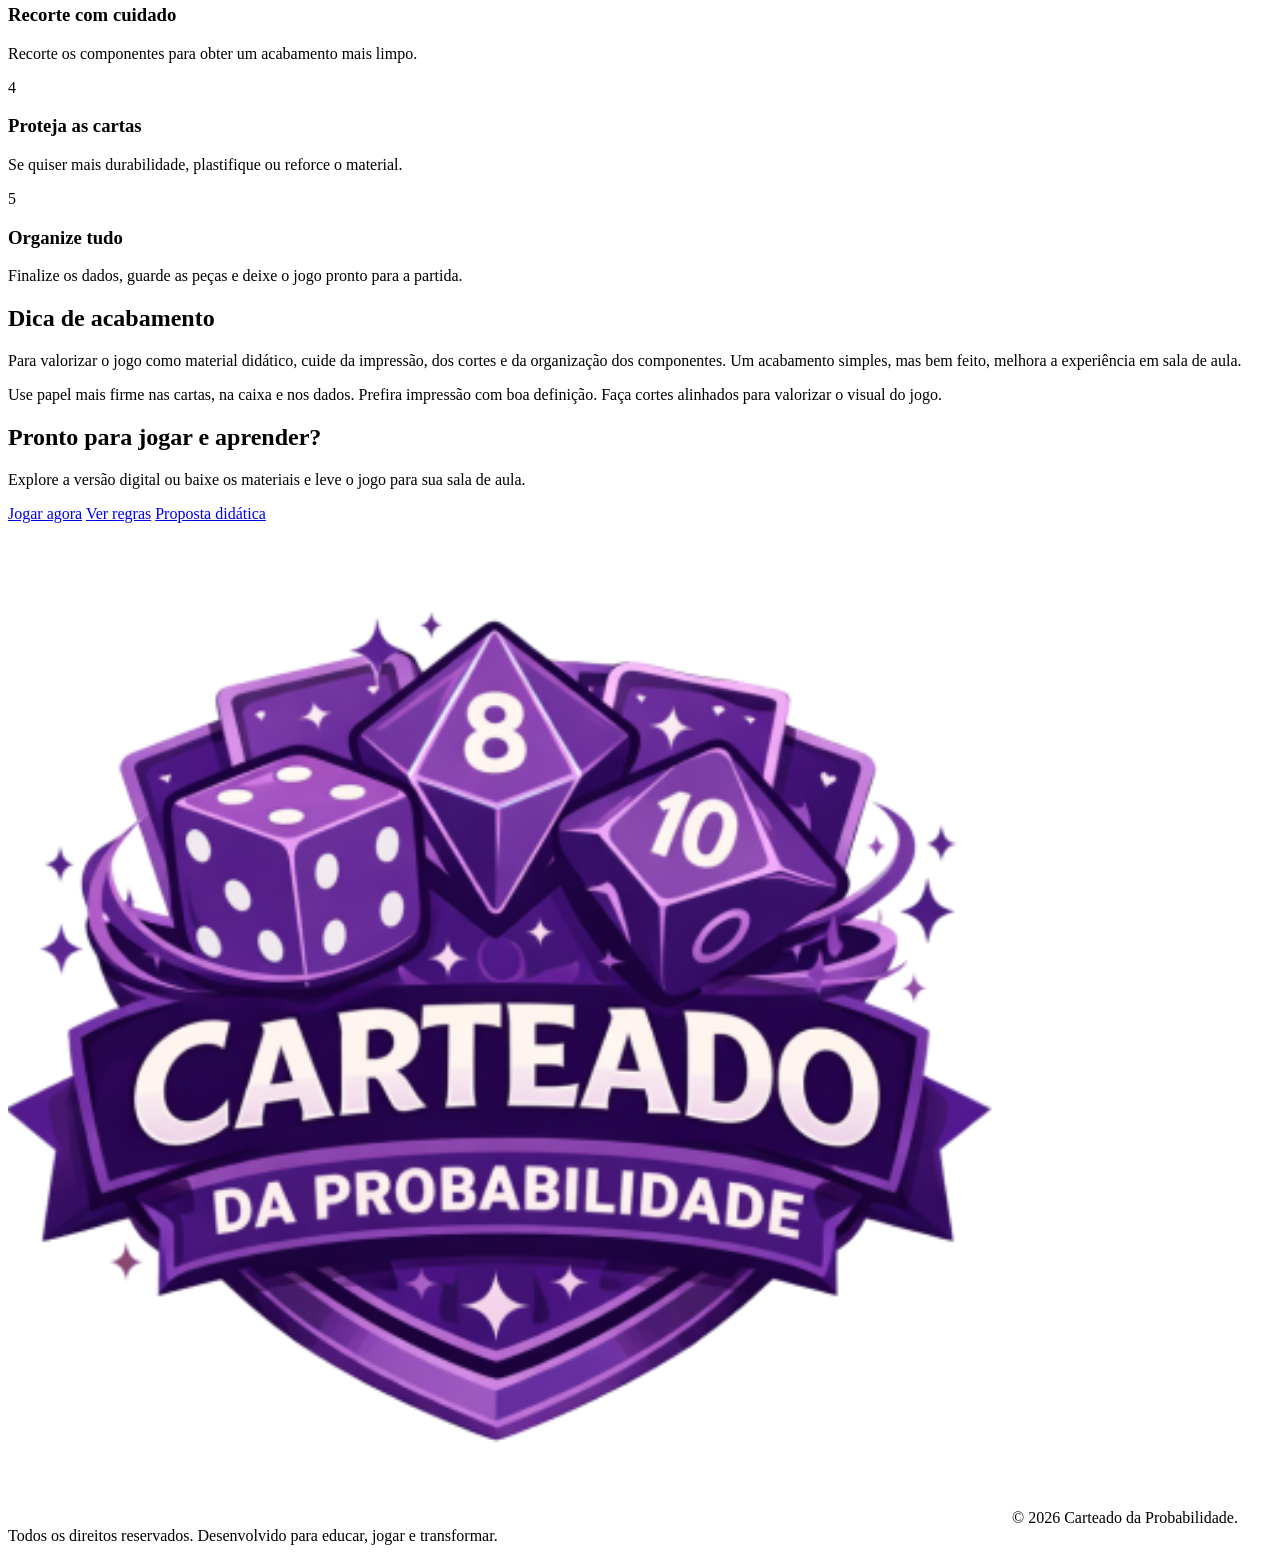
==== commit 5093564d: "Novo baixar.html" ====
--- a/baixar.html
+++ b/baixar.html
@@ -1,213 +1,181 @@
 <!DOCTYPE html>
 <html lang="pt-BR">
 <head>
+  <meta charset="UTF-8" />
+  <meta name="viewport" content="width=device-width, initial-scale=1.0" />
+  <meta name="description" content="Baixe cartas, manual, caixa e dados do Carteado da Probabilidade para imprimir, montar e usar em sala de aula." />
   <link rel="stylesheet" href="menu.css">
   <link rel="stylesheet" href="site.css">
-  <link rel="stylesheet" href="content-pages.css">
+  <link rel="stylesheet" href="baixar.css">
   <link rel="icon" type="image/ico" href="favicon.ico">
-  <meta charset="UTF-8" />
-  <meta name="viewport" content="width=device-width, initial-scale=1.0" />
-  <title>Baixar - Carteado da Probabilidade</title>
+  <title>Download - Carteado da Probabilidade</title>
 </head>
-<body class="content-page">
+
+<body class="download-page">
 <div id="menu-container"></div>
-  <div class="container">
 
-    <section class="hero">
-      <div class="eyebrow">Baixar arquivos</div>
-      <h1>Monte seu jogo </h1>
-      <p>
-        Aqui você encontra os arquivos principais do Carteado da Probabilidade para baixar,
-        imprimir e organizar o jogo: cartas, manual, caixa e dados.
-      </p>
+<main>
+  <section class="download-hero">
+    <div class="download-hero-bg" aria-hidden="true">
+      <span class="formula f1">P(A) = n(A) / n(S)</span>
+      <span class="formula f2">P(A U B) = P(A) + P(B) - P(A n B)</span>
+      <span class="formula f3">P(A | B) = P(A n B) / P(B)</span>
+      <span class="formula f4">C(n,k) = n! / k!(n-k)!</span>
+      <span class="math-shape bars"></span>
+      <span class="math-shape venn"></span>
+      <span class="math-shape distribution"></span>
+      <span class="math-shape probability-tree"></span>
+      <span class="math-shape sample-space"></span>
+      <span class="math-shape percent">%</span>
+    </div>
 
-      <div class="hero-actions">
-        <a class="btn btn-primary" href="como-jogar.html">Como jogar</a>
+    <div class="page-shell download-hero-inner">
+      <div class="download-hero-copy">
+        <h1>Baixar materiais</h1>
+        <p class="hero-lead">Monte seu jogo e leve a probabilidade para a prática.</p>
+        <p class="hero-text">
+          Aqui você encontra os arquivos principais do Carteado da Probabilidade para baixar,
+          imprimir e organizar: cartas, manual, caixa e dados.
+        </p>
+        <div class="download-actions hero-buttons">
+          <a class="download-btn primary" href="#downloads">Ver arquivos</a>
+          <a class="download-btn secondary" href="como-jogar.html">Como jogar</a>
+        </div>
       </div>
-    </section>
+    </div>
+  </section>
 
-    <section class="section js-animate-on-scroll" id="downloads">
-      <div class="section-head">
+  <section class="files-section light-section" id="downloads">
+    <div class="page-shell">
+      <div class="section-heading">
         <h2>Arquivos disponíveis</h2>
+        <p>Materiais separados por categoria para facilitar impressão, montagem e uso do jogo.</p>
+      </div>
+
+      <div class="files-grid">
+        <article>
+          <span class="file-icon">
+            <img src="Imagens/imagem23.png" alt="" aria-hidden="true">
+          </span>
+          <h3>Cartas</h3>
+          <p>Arquivo com as cartas do jogo para impressão. É o material central da partida e a base do Carteado da Probabilidade.</p>
+          <a class="download-btn primary" target="_blank" rel="noopener noreferrer" href="https://drive.google.com/drive/folders/1-mFXXFyECQVbNoklxSwOKxRK1ZJIeuex?usp=sharing">Baixar cartas</a>
+        </article>
+
+        <article>
+          <span class="file-icon">
+            <img src="Imagens/imagem24.png" alt="" aria-hidden="true">
+          </span>
+          <h3>Manual</h3>
+          <p>Documento com orientações do jogo, regras e organização da experiência para quem vai jogar ou aplicar a atividade.</p>
+          <a class="download-btn primary" target="_blank" rel="noopener noreferrer" href="https://drive.google.com/drive/folders/1ejZo6c3CLSsN3bzOSmZ9oI8IRMjX7PJU?usp=sharing">Baixar manual</a>
+        </article>
+
+        <article>
+          <span class="file-icon">
+            <img src="Imagens/imagem25.png" alt="" aria-hidden="true">
+          </span>
+          <h3>Caixa</h3>
+          <p>Arquivo para montar a caixa do jogo e deixar o material mais organizado, apresentável e pronto para uso.</p>
+          <a class="download-btn primary" target="_blank" rel="noopener noreferrer" href="https://drive.google.com/drive/folders/1k-2uPY4gMdtZBwX31OE3FDmcndl1MD2s?usp=drive_link">Baixar caixa</a>
+        </article>
+
+        <article>
+          <span class="file-icon">
+            <img src="Imagens/imagem26.png" alt="" aria-hidden="true">
+          </span>
+          <h3>Dados</h3>
+          <p>Modelos dos dados utilizados no jogo para imprimir, recortar e montar. Essenciais para explorar as probabilidades.</p>
+          <a class="download-btn primary" target="_blank" rel="noopener noreferrer" href="https://drive.google.com/drive/folders/17w4_b_AV8Mmw2rY_1SPoJJ5eeD7yzB3w?usp=sharing">Baixar dados</a>
+        </article>
+      </div>
+    </div>
+  </section>
+
+  <section class="assembly-section">
+    <div class="page-shell">
+      <div class="section-heading dark">
+        <h2>Como montar o jogo</h2>
+        <p>Baixe os materiais, prepare a impressão e organize tudo para deixar o jogo pronto para uso.</p>
+      </div>
+
+      <div class="assembly-grid">
+        <article>
+          <span>1</span>
+          <h3>Baixe os arquivos</h3>
+          <p>Escolha os materiais desejados e acesse os links de download.</p>
+        </article>
+        <article>
+          <span>2</span>
+          <h3>Imprima os PDFs</h3>
+          <p>Prepare a impressão das cartas, da caixa, do manual e dos dados.</p>
+        </article>
+        <article>
+          <span>3</span>
+          <h3>Recorte com cuidado</h3>
+          <p>Recorte os componentes para obter um acabamento mais limpo.</p>
+        </article>
+        <article>
+          <span>4</span>
+          <h3>Proteja as cartas</h3>
+          <p>Se quiser mais durabilidade, plastifique ou reforce o material.</p>
+        </article>
+        <article>
+          <span>5</span>
+          <h3>Organize tudo</h3>
+          <p>Finalize os dados, guarde as peças e deixe o jogo pronto para a partida.</p>
+        </article>
+      </div>
+    </div>
+  </section>
+
+  <section class="tips-section light-section">
+    <div class="page-shell tips-layout">
+      <div>
+        <div class="section-heading">
+          <h2>Dica de acabamento</h2>
+        </div>
         <p>
-          Tudo separado por categoria para facilitar. Sem poluição visual e sem aquele monte
-          de caixa branca brigando com a página.
+          Para valorizar o jogo como material didático, cuide da impressão, dos cortes e da organização dos componentes.
+          Um acabamento simples, mas bem feito, melhora a experiência em sala de aula.
         </p>
       </div>
 
-      <div class="downloads-grid">
-        <article class="download-card js-animate-on-scroll">
-          <div class="download-top">
-            <div class="download-icon">🃏</div>
-            <span class="tag">Baralho</span>
-          </div>
-          <h3>Cartas</h3>
-          <p>
-            Arquivo com as cartas do jogo para impressão. É o material central da partida e
-            a base do Carteado da Probabilidade.
-          </p>
-          <div class="download-actions">
-            <a class="btn btn-primary" target="_blank" rel="noopener noreferrer" href="https://drive.google.com/drive/folders/1-mFXXFyECQVbNoklxSwOKxRK1ZJIeuex?usp=sharing">Baixar cartas</a>
-          </div>
-        </article>
+      <div class="tips-list">
+        <span>Use papel mais firme nas cartas, na caixa e nos dados.</span>
+        <span>Prefira impressão com boa definição.</span>
+        <span>Faça cortes alinhados para valorizar o visual do jogo.</span>
+      </div>
+    </div>
+  </section>
 
-        <article class="download-card js-animate-on-scroll">
-          <div class="download-top">
-            <div class="download-icon">📘</div>
-            <span class="tag">Guia</span>
-          </div>
-          <h3>Manual</h3>
-          <p>
-            Documento com as orientações do jogo, regras e organização da experiência para
-            quem vai jogar ou aplicar a atividade.
-          </p>
-          <div class="download-actions">
-            <a class="btn btn-primary" target="_blank" rel="noopener noreferrer" href="https://drive.google.com/drive/folders/1ejZo6c3CLSsN3bzOSmZ9oI8IRMjX7PJU?usp=sharing">Baixar manual</a>
-          </div>
-        </article>
+  <section class="final-cta">
+    <div>
+      <h2>Pronto para jogar e aprender?</h2>
+      <p>Explore a versão digital ou baixe os materiais e leve o jogo para sua sala de aula.</p>
+      <div class="download-actions">
+        <a class="download-btn primary" href="simulador.html">Jogar agora</a>
+        <a class="download-btn secondary" href="como-jogar.html">Ver regras</a>
+        <a class="download-btn secondary" href="proposta-didatica.html">Proposta didática</a>
+      </div>
+    </div>
+  </section>
 
-        <article class="download-card js-animate-on-scroll">
-          <div class="download-top">
-            <div class="download-icon">📦</div>
-            <span class="tag">Embalagem</span>
-          </div>
-          <h3>Caixa</h3>
-          <p>
-            Arquivo para montar a caixa do jogo e deixar o material mais organizado,
-            apresentável e pronto para uso ou exposição.
-          </p>
-          <div class="download-actions">
-            <a class="btn btn-primary" target="_blank" rel="noopener noreferrer" href="https://drive.google.com/drive/folders/1k-2uPY4gMdtZBwX31OE3FDmcndl1MD2s?usp=drive_link">Baixar caixa</a>
-          </div>
-        </article>
+  <footer class="home-footer">
+    <img src="Imagens/logo.png" alt="Carteado da Probabilidade">
+    <span>© 2026 Carteado da Probabilidade. Todos os direitos reservados.</span>
+    <span>Desenvolvido para educar, jogar e transformar.</span>
+  </footer>
+</main>
 
-        <article class="download-card js-animate-on-scroll">
-          <div class="download-top">
-            <div class="download-icon">🎲</div>
-            <span class="tag">Dados</span>
-          </div>
-          <h3>Dados</h3>
-          <p>
-            Modelos dos dados utilizados no jogo para imprimir, recortar e montar.
-            Eles são essenciais para as jogadas e para a exploração das probabilidades.
-          </p>
-          <div class="download-actions">
-            <a class="btn btn-primary" target="_blank" rel="noopener noreferrer" href="https://drive.google.com/drive/folders/17w4_b_AV8Mmw2rY_1SPoJJ5eeD7yzB3w?usp=sharing">Baixar dados</a>
-          </div>
-        </article>
-      </div>
-    </section>
-
-    <section class="section js-animate-on-scroll">
-      <div class="section-head">
-        <h2>Como montar o jogo</h2>
-        <p>
-          O processo é simples. Baixe os materiais, prepare a impressão e organize tudo
-          para deixar o jogo pronto para uso.
-        </p>
-      </div>
-
-      <div class="mount-layout">
-        <div class="steps js-animate-on-scroll">
-          <div class="step">
-            <div class="step-number">1</div>
-            <div>
-              <h4>Baixe os arquivos</h4>
-              <p>Escolha os materiais desejados e acesse os links de download.</p>
-            </div>
-          </div>
-
-          <div class="step">
-            <div class="step-number">2</div>
-            <div>
-              <h4>Imprima os PDFs</h4>
-              <p>Prepare a impressão das cartas, da caixa, do manual e dos dados.</p>
-            </div>
-          </div>
-
-          <div class="step">
-            <div class="step-number">3</div>
-            <div>
-              <h4>Recorte com cuidado</h4>
-              <p>Recorte os componentes para obter um acabamento mais limpo.</p>
-            </div>
-          </div>
-
-          <div class="step">
-            <div class="step-number">4</div>
-            <div>
-              <h4>Proteja as cartas</h4>
-              <p>Se quiser mais durabilidade, plastifique ou reforce o material.</p>
-            </div>
-          </div>
-
-          <div class="step">
-            <div class="step-number">5</div>
-            <div>
-              <h4>Monte os dados e organize tudo</h4>
-              <p>Finalize os dados, guarde as peças e deixe o jogo pronto para a partida.</p>
-            </div>
-          </div>
-        </div>
-
-        <aside class="side-panel js-animate-on-scroll">
-          <div class="js-animate-on-scroll">
-            <h3>Dica de acabamento</h3>
-            <p>
-              Essa página funciona melhor com uma lógica visual mais sóbria. Então o ideal é
-              que a impressão também acompanhe essa sensação de capricho.
-            </p>
-            <ul>
-              <li>Use papel mais firme nas cartas e na caixa.</li>
-              <li>Prefira impressão com boa definição.</li>
-              <li>Faça cortes bem alinhados para valorizar o visual do jogo.</li>
-            </ul>
-          </div>
-
-          <a class="btn btn-secondary js-animate-on-scroll" href="simulador.html">
-            Ir para o simulador
-          </a>
-        </aside>
-      </div>
-    </section>
-
-    <section class="footer-cta js-animate-on-scroll">
-      <h3>Baixe, monte e coloque a probabilidade em jogo</h3>
-      <p>
-        Essa versão aposta mais em contraste, profundidade e roxo escuro para fugir daquele
-        visual comum de blocos brancos e arredondados demais.
-      </p>
-
-      <div class="hero-actions">
-        <a class="btn btn-primary" href="como-jogar.html">Ver regras</a>
-        <a class="btn btn-secondary" href="sobre.html">Sobre o projeto</a>
-      </div>
-
-      <div class="footer-note">
-        Carteado da Probabilidade • materiais para impressão e montagem
-      </div>
-    </section>
-
-  </div>
-
-<button id="backToTop" class="back-to-top">
+<button id="backToTop" class="back-to-top" aria-label="Voltar ao topo">
   <svg width="44" height="44" viewBox="0 0 44 44">
-    <circle
-      class="progress-bg"
-      cx="22"
-      cy="22"
-      r="18"
-    />
-    <circle
-      class="progress-bar"
-      cx="22"
-      cy="22"
-      r="18"
-    />
+    <circle class="progress-bg" cx="22" cy="22" r="18" />
+    <circle class="progress-bar" cx="22" cy="22" r="18" />
   </svg>
   <span class="arrow">↑</span>
 </button>
-  
+
 <script src="menu.js"></script>
 <script src="site-animations.js"></script>
 </body>
--- a/menu.css
+++ b/menu.css
@@ -15,6 +15,11 @@
   right: 14px;
   z-index: 10000;
   pointer-events: none;
+  transition:
+    left .42s ease,
+    right .42s ease,
+    width .42s ease,
+    top .32s ease;
 }
 
 .site-header-inner,
@@ -35,6 +40,13 @@
   background: rgba(13,7,25,0.72);
   backdrop-filter: blur(18px);
   box-shadow: 0 20px 48px rgba(0,0,0,.28);
+  transition:
+    padding .42s ease,
+    gap .42s ease,
+    background .32s ease,
+    border-color .32s ease,
+    box-shadow .32s ease,
+    border-radius .32s ease;
 }
 
 /* ===== LOGO ===== */
@@ -46,6 +58,10 @@
   text-decoration: none;
   color: var(--text, #f5efff);
   min-width: 0;
+  transition:
+    opacity .18s ease,
+    transform .24s ease,
+    visibility 0s linear 0s;
 }
 
 .brand-mark{
@@ -81,6 +97,10 @@
   gap: 8px;
   flex-wrap: wrap;
   overflow: visible;
+  transition:
+    opacity .18s ease,
+    transform .24s ease,
+    visibility 0s linear 0s;
 }
 
 .nav-link{
@@ -122,6 +142,10 @@
   justify-content: center;
   flex-direction: column;
   gap: 5px;
+  transition:
+    opacity .18s ease,
+    transform .24s ease,
+    visibility 0s linear 0s;
 }
 
 .nav-toggle span{
@@ -166,6 +190,10 @@
   display: flex;
   align-items: center;
   height: 100%;
+  appearance: none;
+  background: none;
+  cursor: pointer;
+  font: inherit;
 }
 
 .dropdown-arrow{
@@ -177,24 +205,23 @@
   position: absolute;
   top: 100%;
   left: 0;
-
   display: none;
   flex-direction: column;
-
   min-width: 230px;
   padding: 8px;
-
   background: rgba(13,7,25,0.96);
   border: 1px solid rgba(179,135,255,0.22);
   border-radius: 16px;
-
   backdrop-filter: blur(16px);
   box-shadow: 0 20px 40px rgba(0,0,0,.35);
-
   z-index: 9999;
 }
 
 .dropdown:hover .dropdown-menu{
+  display: flex;
+}
+
+.dropdown.open .dropdown-menu{
   display: flex;
 }
 
@@ -215,6 +242,102 @@
   color: #fff;
 }
 
+/* ===== COMPACTO LATERAL (DIREITA) ===== */
+
+.compact-header{
+  display: none;
+  width: auto;
+  align-items: center;
+  justify-content: space-between;
+  gap: 12px;
+  opacity: 0;
+  transform: translateX(18px);
+  pointer-events: none;
+  transition:
+    opacity .38s ease,
+    transform .42s ease,
+    background .32s ease,
+    border-color .32s ease,
+    box-shadow .32s ease;
+}
+
+#currentPageName{
+  color: #fff;
+  font-weight: 700;
+  font-size: 1rem;
+  letter-spacing: -.01em;
+  white-space: nowrap;
+  overflow: hidden;
+  text-overflow: ellipsis;
+}
+
+#menuToggle{
+  width: 42px;
+  height: 42px;
+  border-radius: 12px;
+  border: 1px solid rgba(179,135,255,0.22);
+  background: rgba(255,255,255,.04);
+  color: #fff;
+  font-size: 22px;
+  cursor: pointer;
+  display: inline-flex;
+  align-items: center;
+  justify-content: center;
+  flex: 0 0 auto;
+  transition: background .22s ease, border-color .22s ease, transform .22s ease;
+}
+
+#menuToggle:hover{
+  background: rgba(255,255,255,.08);
+  border-color: rgba(179,135,255,0.32);
+  transform: translateY(-1px);
+}
+
+.site-header.compact{
+  left: auto;
+  right: 14px;
+  width: auto;
+}
+
+.site-header.compact .site-header-inner{
+  justify-content: flex-end;
+  width: auto;
+  max-width: none;
+  padding: 0;
+  gap: 0;
+  border-color: transparent;
+  background: transparent;
+  backdrop-filter: none;
+  box-shadow: none;
+}
+
+.site-header.compact .brand-link,
+.site-header.compact .desktop-nav,
+.site-header.compact .nav-toggle{
+  opacity: 0;
+  visibility: hidden;
+  pointer-events: none;
+  transform: translateX(24px);
+  position: absolute;
+  transition:
+    opacity .18s ease,
+    transform .24s ease,
+    visibility 0s linear .18s;
+}
+
+.site-header.compact .compact-header{
+  display: inline-flex;
+  opacity: 1;
+  transform: translateX(0);
+  pointer-events: auto;
+  padding: 8px 10px 8px 16px;
+  border: 1px solid rgba(179,135,255,0.25);
+  border-radius: 999px;
+  background: rgba(13,7,25,0.88);
+  backdrop-filter: blur(18px);
+  box-shadow: 0 16px 36px rgba(0,0,0,.30);
+}
+
 /* ===== RESPONSIVO ===== */
 
 @media (max-width: 900px){
@@ -249,6 +372,46 @@
     box-shadow: none;
     border-radius: 14px;
   }
+
+  .site-header.compact{
+    left: 14px;
+    right: 14px;
+    width: auto;
+  }
+
+  .site-header.compact .site-header-inner{
+    padding: 12px 16px;
+    gap: 18px;
+    border: 1px solid rgba(179,135,255,0.22);
+    border-radius: 18px;
+    background: rgba(13,7,25,0.72);
+    backdrop-filter: blur(18px);
+    box-shadow: 0 20px 48px rgba(0,0,0,.28);
+  }
+
+  .site-header.compact .brand-link{
+    display: inline-flex !important;
+    opacity: 1 !important;
+    visibility: visible !important;
+    pointer-events: auto !important;
+    transform: none !important;
+    position: static !important;
+  }
+
+  .site-header.compact .nav-toggle{
+    display: inline-flex !important;
+    opacity: 1 !important;
+    visibility: visible !important;
+    pointer-events: auto !important;
+    transform: none !important;
+    position: static !important;
+  }
+
+  .site-header.compact .compact-header{
+    display: none !important;
+    opacity: 0 !important;
+    pointer-events: none !important;
+  }
 }
 
 @media (max-width: 640px){
@@ -262,6 +425,11 @@
     right: 10px;
   }
 
+  .site-header.compact{
+    right: 10px;
+    left: 10px;
+  }
+
   .site-header-inner{
     padding: 10px 12px;
     border-radius: 16px;
@@ -277,15 +445,3 @@
     font-size: .95rem;
   }
 }
-
-
-.dropdown-toggle{
-  appearance:none;
-  background:none;
-  cursor:pointer;
-  font:inherit;
-}
-
-.dropdown.open .dropdown-menu{
-  display:flex;
-}
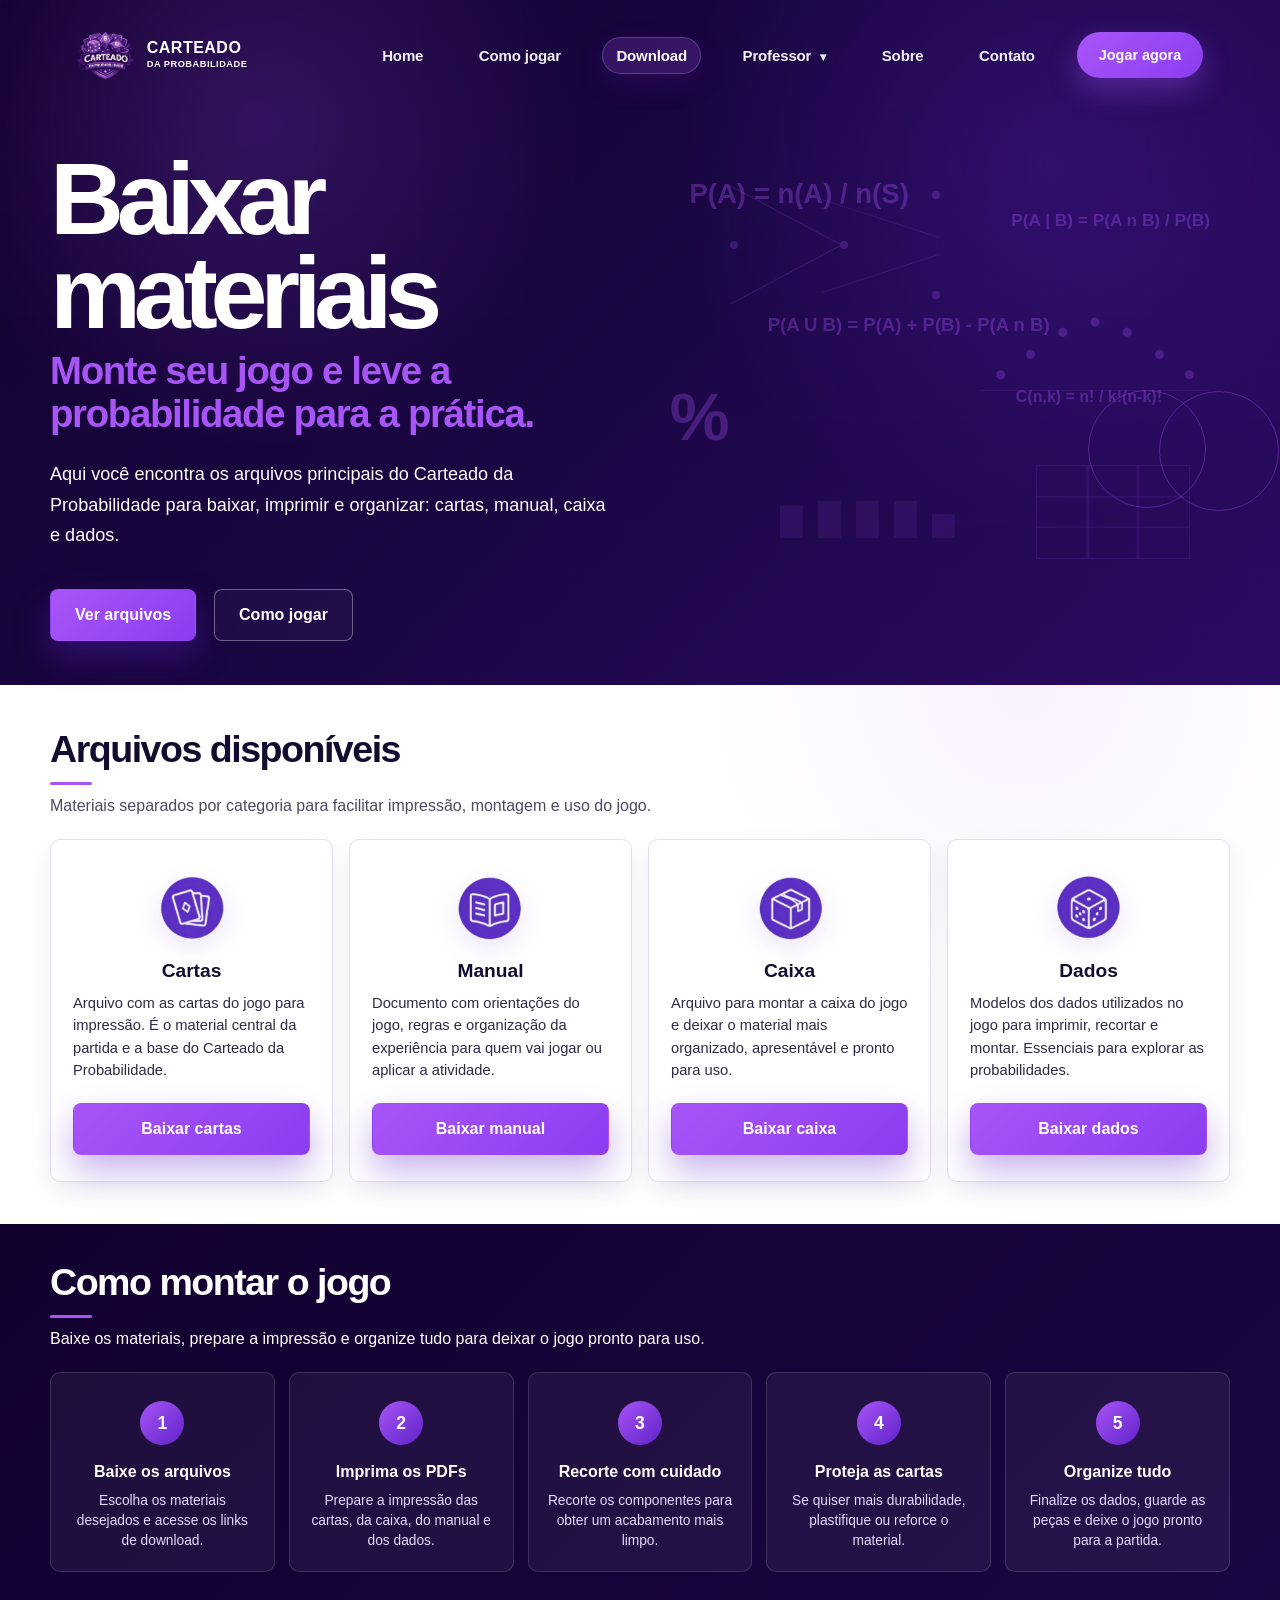
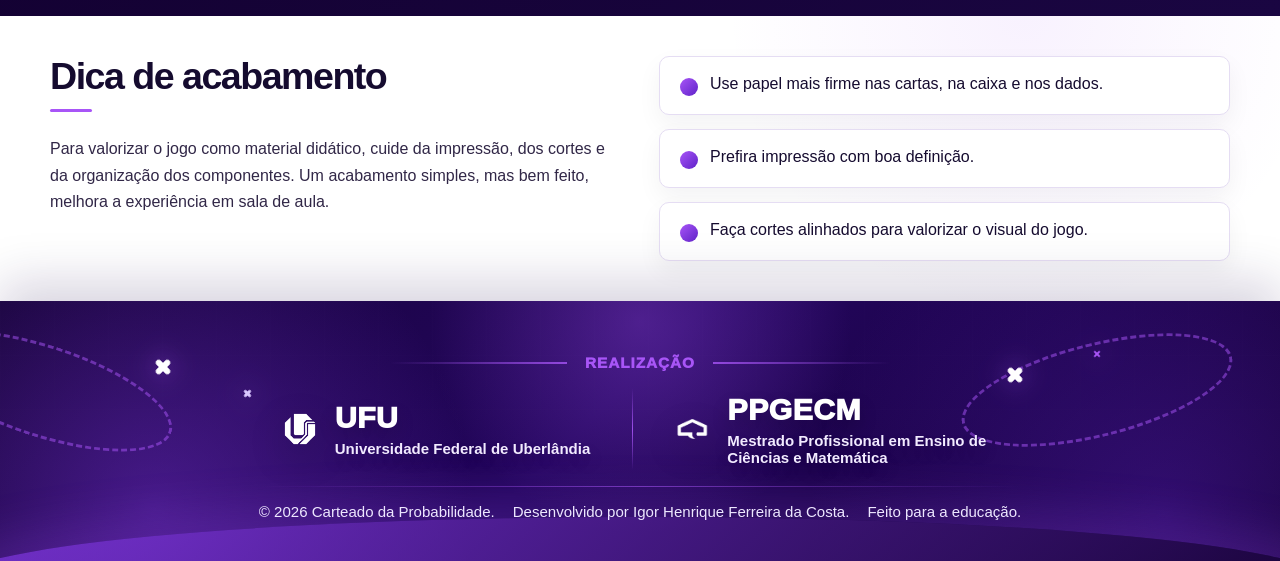
==== commit 675c36e8: "Aplica rodapé padrão na página de download" ====
--- a/baixar.html
+++ b/baixar.html
@@ -149,22 +149,38 @@
     </div>
   </section>
 
-  <section class="final-cta">
-    <div>
-      <h2>Pronto para jogar e aprender?</h2>
-      <p>Explore a versão digital ou baixe os materiais e leve o jogo para sua sala de aula.</p>
-      <div class="download-actions">
-        <a class="download-btn primary" href="simulador.html">Jogar agora</a>
-        <a class="download-btn secondary" href="como-jogar.html">Ver regras</a>
-        <a class="download-btn secondary" href="proposta-didatica.html">Proposta didática</a>
+  <footer class="home-footer realizacao-footer">
+    <span class="footer-orbit left" aria-hidden="true"></span>
+    <span class="footer-orbit right" aria-hidden="true"></span>
+    <span class="footer-sparkle one" aria-hidden="true"></span>
+    <span class="footer-sparkle two" aria-hidden="true"></span>
+    <span class="footer-sparkle three" aria-hidden="true"></span>
+    <span class="footer-sparkle four" aria-hidden="true"></span>
+
+    <div class="realizacao-label">Realização</div>
+    <div class="footer-logos" aria-label="Realização do projeto">
+      <div class="footer-logo-block">
+        <img src="Imagens/logoufu.png" alt="Universidade Federal de Uberlândia">
+        <div class="footer-logo-text">
+          <strong>UFU</strong>
+          <span>Universidade Federal de Uberlândia</span>
+        </div>
+      </div>
+      <span class="footer-divider" aria-hidden="true"></span>
+      <div class="footer-logo-block">
+        <img src="Imagens/logoppgecm.png" alt="PPGECM - Mestrado Profissional em Ensino de Ciências e Matemática">
+        <div class="footer-logo-text">
+          <strong>PPGECM</strong>
+          <span>Mestrado Profissional em Ensino de Ciências e Matemática</span>
+        </div>
       </div>
     </div>
-  </section>
-
-  <footer class="home-footer">
-    <img src="Imagens/logo.png" alt="Carteado da Probabilidade">
-    <span>© 2026 Carteado da Probabilidade. Todos os direitos reservados.</span>
-    <span>Desenvolvido para educar, jogar e transformar.</span>
+    <span class="footer-bottom-line" aria-hidden="true"></span>
+    <div class="footer-credit">
+      <span>© 2026 Carteado da Probabilidade.</span>
+      <span>Desenvolvido por Igor Henrique Ferreira da Costa.</span>
+      <span>Feito para a educação.</span>
+    </div>
   </footer>
 </main>
 
@@ -179,4 +195,4 @@
 <script src="menu.js"></script>
 <script src="site-animations.js"></script>
 </body>
-</html>
+</html>
--- a/menu.css
+++ b/menu.css
@@ -1,447 +1,277 @@
 :root{
-  --nav-height: 78px;
-}
-
-body{
-  padding-top: calc(var(--nav-height) + 24px) !important;
-}
-
-/* ===== HEADER ===== */
+  --nav-height:84px;
+}
 
 .site-header{
-  position: fixed;
-  top: 14px;
-  left: 14px;
-  right: 14px;
-  z-index: 10000;
-  pointer-events: none;
-  transition:
-    left .42s ease,
-    right .42s ease,
-    width .42s ease,
-    top .32s ease;
-}
-
-.site-header-inner,
+  position:absolute;
+  top:0;
+  left:0;
+  right:0;
+  z-index:10000;
+  padding:26px clamp(22px, 6vw, 96px) 0;
+  pointer-events:none;
+}
+
+.site-header-inner{
+  width:min(1180px, 100%);
+  margin:0 auto;
+  display:flex;
+  align-items:center;
+  justify-content:flex-start;
+  gap:28px;
+  pointer-events:auto;
+}
+
+.brand-link{
+  display:flex;
+  align-items:center;
+  gap:12px;
+  flex:0 0 auto;
+  color:#fff;
+  text-decoration:none;
+  font-weight:900;
+  line-height:.9;
+  text-transform:uppercase;
+  letter-spacing:.03em;
+}
+
+.brand-mark{
+  width:58px;
+  height:58px;
+  display:grid;
+  place-items:center;
+}
+
+.brand-mark img{
+  width:100%;
+  height:100%;
+  object-fit:contain;
+}
+
+.brand-text{
+  color:#fff;
+  font-size:1rem;
+}
+
+.brand-text small{
+  font-size:.58rem;
+}
+
+.site-nav{
+  display:flex;
+  align-items:center;
+  justify-content:flex-end;
+  gap:clamp(18px, 2.15vw, 30px);
+  margin-left:auto;
+  color:#fff;
+  font-size:.94rem;
+  font-weight:700;
+  letter-spacing:-.01em;
+}
+
+.nav-link,
+.dropdown-toggle{
+  position:relative;
+  appearance:none;
+  border:0;
+  background:transparent;
+  padding:10px 14px;
+  border-radius:999px;
+  color:#fff;
+  text-decoration:none;
+  font:inherit;
+  font-weight:700;
+  letter-spacing:-.01em;
+  cursor:pointer;
+  opacity:.94;
+  transition:opacity .18s ease, color .18s ease, transform .18s ease, background .18s ease, box-shadow .18s ease;
+}
+
+.nav-link:hover,
+.dropdown:hover .dropdown-toggle,
+.dropdown:focus-within .dropdown-toggle{
+  opacity:1;
+  color:#fff;
+  transform:translateY(-1px);
+}
+
+.nav-link.active,
+.dropdown-toggle.active{
+  opacity:1;
+  color:#fff;
+  background:rgba(168,85,247,.20);
+  box-shadow:inset 0 0 0 1px rgba(216,180,254,.24), 0 10px 26px rgba(76,29,149,.22);
+}
+
+.nav-link.active::after,
+.dropdown-toggle.active::after{
+  display:none;
+}
+
+.dropdown{
+  position:relative;
+  display:flex;
+  align-items:center;
+}
+
+.dropdown-arrow{
+  margin-left:5px;
+  font-size:.78em;
+}
+
+.dropdown-menu{
+  position:absolute;
+  top:100%;
+  left:0;
+  min-width:220px;
+  display:none;
+  flex-direction:column;
+  gap:4px;
+  padding:8px;
+  margin-top:12px;
+  border:1px solid rgba(255,255,255,.18);
+  border-radius:14px;
+  background:rgba(18,0,47,.94);
+  box-shadow:0 18px 36px rgba(0,0,0,.28);
+  backdrop-filter:blur(14px);
+  z-index:20;
+}
+
+.dropdown:hover .dropdown-menu,
+.dropdown.open .dropdown-menu,
+.dropdown:focus-within .dropdown-menu{
+  display:flex;
+}
+
+.dropdown-item{
+  padding:10px 12px;
+  border-radius:10px;
+  color:#fff;
+  text-decoration:none;
+  font-size:.94rem;
+  font-weight:700;
+  white-space:nowrap;
+}
+
+.dropdown-item:hover,
+.dropdown-item.active{
+  background:rgba(168,85,247,.18);
+}
+
+.nav-play{
+  min-height:46px;
+  display:inline-flex;
+  align-items:center;
+  justify-content:center;
+  flex:0 0 auto;
+  padding:0 22px;
+  border-radius:999px;
+  color:#fff;
+  text-decoration:none;
+  font-weight:800;
+  font-size:.9rem;
+  background:linear-gradient(135deg, #a855f7, #8b3df1);
+  box-shadow:0 12px 28px rgba(168,85,247,.34);
+}
+
+.nav-play.active{
+  box-shadow:0 16px 38px rgba(168,85,247,.46), inset 0 0 0 1px rgba(255,255,255,.22);
+}
+
+.nav-toggle,
+.compact-header{
+  display:none;
+}
+
+.nav-toggle{
+  width:46px;
+  height:46px;
+  border:1px solid rgba(255,255,255,.22);
+  border-radius:12px;
+  background:rgba(255,255,255,.06);
+  cursor:pointer;
+  align-items:center;
+  justify-content:center;
+  flex-direction:column;
+  gap:5px;
+}
+
+.nav-toggle span{
+  width:18px;
+  height:2px;
+  display:block;
+  border-radius:999px;
+  background:#fff;
+}
+
 .mobile-panel{
-  max-width: 1160px;
-  margin: 0 auto;
-  pointer-events: auto;
-}
-
-.site-header-inner{
-  display: flex;
-  align-items: center;
-  justify-content: space-between;
-  gap: 18px;
-  padding: 12px 16px;
-  border: 1px solid rgba(179,135,255,0.22);
-  border-radius: 18px;
-  background: rgba(13,7,25,0.72);
-  backdrop-filter: blur(18px);
-  box-shadow: 0 20px 48px rgba(0,0,0,.28);
-  transition:
-    padding .42s ease,
-    gap .42s ease,
-    background .32s ease,
-    border-color .32s ease,
-    box-shadow .32s ease,
-    border-radius .32s ease;
-}
-
-/* ===== LOGO ===== */
-
-.brand-link{
-  display: inline-flex;
-  align-items: center;
-  gap: 12px;
-  text-decoration: none;
-  color: var(--text, #f5efff);
-  min-width: 0;
-  transition:
-    opacity .18s ease,
-    transform .24s ease,
-    visibility 0s linear 0s;
-}
-
-.brand-mark{
-  width: 40px;
-  height: 40px;
-  border-radius: 12px;
-  display: grid;
-  place-items: center;
-  flex: 0 0 auto;
-}
-
-.brand-mark img{
-  width: 100%;
-  height: 100%;
-  object-fit: contain;
-  border-radius: 10px;
-}
-
-.brand-text{
-  font-weight: 700;
-  letter-spacing: -.02em;
-  white-space: nowrap;
-  overflow: hidden;
-  text-overflow: ellipsis;
-}
-
-/* ===== MENU ===== */
-
-.site-nav{
-  display: flex;
-  align-items: center;
-  justify-content: flex-end;
-  gap: 8px;
-  flex-wrap: wrap;
-  overflow: visible;
-  transition:
-    opacity .18s ease,
-    transform .24s ease,
-    visibility 0s linear 0s;
-}
-
-.nav-link{
-  text-decoration: none;
-  color: var(--muted, #cbbbe8);
-  padding: 10px 14px;
-  border-radius: 12px;
-  font-weight: 700;
-  border: 1px solid transparent;
-  transition: .22s ease;
-}
-
-.nav-link:hover{
-  color: var(--text, #f5efff);
-  background: rgba(255,255,255,.04);
-  border-color: rgba(179,135,255,0.14);
-  transform: translateY(-1px);
-}
-
-.nav-link.active{
-  color: #fff;
-  background: linear-gradient(135deg, rgba(139,92,246,.22), rgba(168,85,247,.12));
-  border-color: rgba(179,135,255,0.28);
-  box-shadow: inset 0 1px 0 rgba(255,255,255,.04);
-}
-
-/* ===== BOTÃO MOBILE ===== */
-
-.nav-toggle{
-  display: none;
-  width: 46px;
-  height: 46px;
-  border-radius: 14px;
-  border: 1px solid rgba(179,135,255,0.22);
-  background: rgba(255,255,255,.04);
-  cursor: pointer;
-  padding: 0;
-  align-items: center;
-  justify-content: center;
-  flex-direction: column;
-  gap: 5px;
-  transition:
-    opacity .18s ease,
-    transform .24s ease,
-    visibility 0s linear 0s;
-}
-
-.nav-toggle span{
-  width: 18px;
-  height: 2px;
-  border-radius: 999px;
-  background: var(--text, #f5efff);
-  display: block;
-}
-
-/* ===== MENU MOBILE ===== */
-
-.mobile-panel{
-  margin-top: 10px;
-  padding: 10px;
-  border: 1px solid rgba(179,135,255,0.20);
-  border-radius: 18px;
-  background: rgba(13,7,25,0.86);
-  backdrop-filter: blur(18px);
-  box-shadow: 0 20px 48px rgba(0,0,0,.28);
+  display:none;
+  margin-top:12px;
+  padding:12px;
+  border:1px solid rgba(216,180,254,.22);
+  border-radius:18px;
+  background:rgba(10,2,28,.94);
+  box-shadow:0 20px 44px rgba(0,0,0,.32);
+  pointer-events:auto;
+}
+
+.mobile-panel:not([hidden]){
+  display:block;
 }
 
 .mobile-nav{
-  display: grid;
-  gap: 8px;
+  display:grid;
+  gap:6px;
 }
 
 .mobile-nav .nav-link{
-  width: 100%;
-}
-
-/* ===== DROPDOWN ===== */
-
-.dropdown{
-  position: relative;
-  display: flex;
-  align-items: center;
-  height: 100%;
-}
-
-.dropdown-toggle{
-  display: flex;
-  align-items: center;
-  height: 100%;
-  appearance: none;
-  background: none;
-  cursor: pointer;
-  font: inherit;
-}
-
-.dropdown-arrow{
-  font-size: .8em;
-  margin-left: 6px;
-}
-
-.dropdown-menu{
-  position: absolute;
-  top: 100%;
-  left: 0;
-  display: none;
-  flex-direction: column;
-  min-width: 230px;
-  padding: 8px;
-  background: rgba(13,7,25,0.96);
-  border: 1px solid rgba(179,135,255,0.22);
-  border-radius: 16px;
-  backdrop-filter: blur(16px);
-  box-shadow: 0 20px 40px rgba(0,0,0,.35);
-  z-index: 9999;
-}
-
-.dropdown:hover .dropdown-menu{
-  display: flex;
-}
-
-.dropdown.open .dropdown-menu{
-  display: flex;
-}
-
-.dropdown-item{
-  display: block;
-  width: 100%;
-  padding: 12px 14px;
-  border-radius: 10px;
-  text-decoration: none;
-  color: var(--muted, #cbbbe8);
-  font-weight: 600;
-  white-space: nowrap;
-  transition: .2s ease;
-}
-
-.dropdown-item:hover{
-  background: rgba(139,92,246,.15);
-  color: #fff;
-}
-
-/* ===== COMPACTO LATERAL (DIREITA) ===== */
-
-.compact-header{
-  display: none;
-  width: auto;
-  align-items: center;
-  justify-content: space-between;
-  gap: 12px;
-  opacity: 0;
-  transform: translateX(18px);
-  pointer-events: none;
-  transition:
-    opacity .38s ease,
-    transform .42s ease,
-    background .32s ease,
-    border-color .32s ease,
-    box-shadow .32s ease;
-}
-
-#currentPageName{
-  color: #fff;
-  font-weight: 700;
-  font-size: 1rem;
-  letter-spacing: -.01em;
-  white-space: nowrap;
-  overflow: hidden;
-  text-overflow: ellipsis;
-}
-
-#menuToggle{
-  width: 42px;
-  height: 42px;
-  border-radius: 12px;
-  border: 1px solid rgba(179,135,255,0.22);
-  background: rgba(255,255,255,.04);
-  color: #fff;
-  font-size: 22px;
-  cursor: pointer;
-  display: inline-flex;
-  align-items: center;
-  justify-content: center;
-  flex: 0 0 auto;
-  transition: background .22s ease, border-color .22s ease, transform .22s ease;
-}
-
-#menuToggle:hover{
-  background: rgba(255,255,255,.08);
-  border-color: rgba(179,135,255,0.32);
-  transform: translateY(-1px);
-}
-
-.site-header.compact{
-  left: auto;
-  right: 14px;
-  width: auto;
-}
-
-.site-header.compact .site-header-inner{
-  justify-content: flex-end;
-  width: auto;
-  max-width: none;
-  padding: 0;
-  gap: 0;
-  border-color: transparent;
-  background: transparent;
-  backdrop-filter: none;
-  box-shadow: none;
-}
-
-.site-header.compact .brand-link,
-.site-header.compact .desktop-nav,
-.site-header.compact .nav-toggle{
-  opacity: 0;
-  visibility: hidden;
-  pointer-events: none;
-  transform: translateX(24px);
-  position: absolute;
-  transition:
-    opacity .18s ease,
-    transform .24s ease,
-    visibility 0s linear .18s;
-}
-
-.site-header.compact .compact-header{
-  display: inline-flex;
-  opacity: 1;
-  transform: translateX(0);
-  pointer-events: auto;
-  padding: 8px 10px 8px 16px;
-  border: 1px solid rgba(179,135,255,0.25);
-  border-radius: 999px;
-  background: rgba(13,7,25,0.88);
-  backdrop-filter: blur(18px);
-  box-shadow: 0 16px 36px rgba(0,0,0,.30);
-}
-
-/* ===== RESPONSIVO ===== */
-
-@media (max-width: 900px){
-  .desktop-nav{
-    display: none;
+  width:100%;
+  padding:12px;
+  border-radius:10px;
+}
+
+.mobile-nav .nav-link.active,
+.mobile-nav .nav-link:hover{
+  background:rgba(168,85,247,.18);
+}
+
+.mobile-nav .nav-link.active::after{
+  display:none;
+}
+
+.mobile-play{
+  text-align:center;
+  background:linear-gradient(135deg, #a855f7, #8b3df1) !important;
+}
+
+@media (max-width: 1020px){
+  .desktop-nav,
+  .nav-play{
+    display:none;
   }
 
   .nav-toggle{
-    display: inline-flex;
+    display:inline-flex;
+    margin-left:auto;
+  }
+
+  .site-header{
+    padding:20px 16px 0;
+  }
+}
+
+@media (max-width: 560px){
+  .brand-mark{
+    width:46px;
+    height:46px;
   }
 
   .brand-text{
-    max-width: 180px;
-  }
-
-  .dropdown{
-    width: 100%;
-    display: block;
-  }
-
-  .dropdown-toggle{
-    width: 100%;
-    text-align: left;
-    justify-content: space-between;
-  }
-
-  .dropdown-menu{
-    position: static;
-    display: flex;
-    margin-top: 8px;
-    min-width: 100%;
-    box-shadow: none;
-    border-radius: 14px;
-  }
-
-  .site-header.compact{
-    left: 14px;
-    right: 14px;
-    width: auto;
-  }
-
-  .site-header.compact .site-header-inner{
-    padding: 12px 16px;
-    gap: 18px;
-    border: 1px solid rgba(179,135,255,0.22);
-    border-radius: 18px;
-    background: rgba(13,7,25,0.72);
-    backdrop-filter: blur(18px);
-    box-shadow: 0 20px 48px rgba(0,0,0,.28);
-  }
-
-  .site-header.compact .brand-link{
-    display: inline-flex !important;
-    opacity: 1 !important;
-    visibility: visible !important;
-    pointer-events: auto !important;
-    transform: none !important;
-    position: static !important;
-  }
-
-  .site-header.compact .nav-toggle{
-    display: inline-flex !important;
-    opacity: 1 !important;
-    visibility: visible !important;
-    pointer-events: auto !important;
-    transform: none !important;
-    position: static !important;
-  }
-
-  .site-header.compact .compact-header{
-    display: none !important;
-    opacity: 0 !important;
-    pointer-events: none !important;
-  }
-}
-
-@media (max-width: 640px){
-  :root{
-    --nav-height: 74px;
-  }
-
-  .site-header{
-    top: 10px;
-    left: 10px;
-    right: 10px;
-  }
-
-  .site-header.compact{
-    right: 10px;
-    left: 10px;
+    display:inline;
+    font-size:.9rem;
   }
 
   .site-header-inner{
-    padding: 10px 12px;
-    border-radius: 16px;
-  }
-
-  .brand-mark{
-    width: 36px;
-    height: 36px;
-  }
-
-  .brand-text{
-    max-width: 140px;
-    font-size: .95rem;
-  }
-}
+    gap:12px;
+  }
+}
--- a/site.css
+++ b/site.css
@@ -36,16 +36,35 @@
   position: fixed;
   bottom: 24px;
   right: 24px;
-  width: 44px;
-  height: 44px;
+  width: 48px;
+  height: 48px;
   border: none;
   background: transparent;
   cursor: pointer;
   opacity: 0;
   pointer-events: none;
   transform: translateY(10px);
-  transition: all .3s ease;
+  transition: opacity .3s ease, transform .3s ease;
   z-index: 999;
+}
+
+.back-to-top::before {
+  content: "";
+  position: absolute;
+  inset: -6px;
+  border-radius: 999px;
+  background: rgba(255, 255, 255, .96);
+  box-shadow:
+    0 10px 26px rgba(18, 0, 47, .28),
+    0 0 0 1px rgba(168, 85, 247, .20);
+  opacity: 0;
+  transform: scale(.72);
+  transition: opacity .25s ease, transform .25s ease;
+}
+
+.back-to-top.on-footer::before {
+  opacity: 1;
+  transform: scale(1);
 }
 
 .back-to-top.show {
@@ -56,20 +75,22 @@
 
 .back-to-top svg {
   position: absolute;
-  top: 0;
-  left: 0;
+  top: 2px;
+  left: 2px;
   transform: rotate(-90deg);
+  z-index: 1;
+  filter: drop-shadow(0 10px 18px rgba(111, 66, 232, .22));
 }
 
 .progress-bg {
-  fill: none;
-  stroke: rgba(111, 66, 232, 0.2);
+  fill: rgba(255, 255, 255, .08);
+  stroke: rgba(111, 66, 232, 0.24);
   stroke-width: 4;
 }
 
 .progress-bar {
   fill: none;
-  stroke: #6f42e8;
+  stroke: #8b3df1;
   stroke-width: 4;
   stroke-linecap: round;
   stroke-dasharray: 113; /* 2πr ≈ 113 */
@@ -81,17 +102,337 @@
   position: absolute;
   top: 50%;
   left: 50%;
+  width: 22px;
+  height: 22px;
   transform: translate(-50%, -50%);
-  font-size: 16px;
+  font-size: 0;
+  line-height: 1;
   color: #6f42e8;
-  font-weight: bold;
+  z-index: 2;
+  transition: transform .22s ease, filter .22s ease;
+  filter: drop-shadow(0 4px 8px rgba(111, 66, 232, .24));
+}
+
+.arrow::before,
+.arrow::after {
+  content: "";
+  position: absolute;
+  left: 50%;
+  background: currentColor;
+}
+
+.arrow::before {
+  top: 4px;
+  width: 14px;
+  height: 14px;
+  border-top: 4px solid currentColor;
+  border-left: 4px solid currentColor;
+  border-radius: 3px 0 0 0;
+  background: transparent;
+  transform: translateX(-50%) rotate(45deg);
+}
+
+.arrow::after {
+  top: 9px;
+  width: 4px;
+  height: 14px;
+  border-radius: 999px;
+  transform: translateX(-50%);
+}
+
+.back-to-top:hover {
+  transform: translateY(-2px);
 }
 
 .back-to-top:hover .arrow {
-  transform: translate(-50%, -60%);
+  transform: translate(-50%, -62%);
+  filter: drop-shadow(0 8px 12px rgba(111, 66, 232, .34));
+}
+
+.back-to-top:focus-visible {
+  outline: 3px solid rgba(168, 85, 247, .45);
+  outline-offset: 6px;
+  border-radius: 999px;
 }
 
 /* ===== FIM BOTÃO TOPO ===== */
+
+/* ===== RODAPÉ PADRÃO DO SITE ===== */
+
+.home-footer.realizacao-footer{
+  width:100%;
+  max-width:none;
+  min-height:260px;
+  margin:0;
+  padding:36px clamp(22px, 5vw, 64px) 24px;
+  position:relative;
+  display:flex;
+  flex-direction:column;
+  align-items:center;
+  justify-content:center;
+  gap:16px;
+  overflow:hidden;
+  border:0;
+  border-radius:0;
+  color:#fff;
+  background:
+    radial-gradient(circle at 50% 8%, rgba(168,85,247,.32), transparent 31%),
+    radial-gradient(circle at 12% 80%, rgba(139,61,241,.38), transparent 28%),
+    radial-gradient(circle at 91% 82%, rgba(95,34,200,.38), transparent 30%),
+    linear-gradient(135deg, #160337 0%, #24065f 46%, #12002f 100%);
+  box-shadow:0 -18px 48px rgba(35,11,80,.18);
+  isolation:isolate;
+}
+
+.realizacao-footer::before{
+  content:"";
+  position:absolute;
+  inset:0;
+  z-index:-3;
+  opacity:.22;
+  background:
+    linear-gradient(rgba(255,255,255,.055) 1px, transparent 1px),
+    linear-gradient(90deg, rgba(255,255,255,.045) 1px, transparent 1px);
+  background-size:54px 54px;
+  mask-image:linear-gradient(to bottom, rgba(0,0,0,.78), transparent 92%);
+}
+
+.realizacao-footer::after{
+  content:"";
+  position:absolute;
+  left:-4%;
+  right:-4%;
+  bottom:-88px;
+  height:132px;
+  z-index:-2;
+  border-radius:50% 50% 0 0;
+  background:linear-gradient(135deg, rgba(139,61,241,.72), rgba(18,0,47,.88));
+  box-shadow:0 -20px 44px rgba(168,85,247,.18);
+}
+
+.footer-orbit{
+  position:absolute;
+  width:310px;
+  height:108px;
+  border:3px dashed rgba(168,85,247,.70);
+  border-radius:50%;
+  opacity:.72;
+  pointer-events:none;
+}
+
+.footer-orbit.left{ left:-92px; top:44px; width:270px; height:92px; transform:rotate(18deg); }
+.footer-orbit.right{ right:44px; top:42px; width:278px; height:94px; transform:rotate(-14deg); }
+
+.footer-sparkle{
+  position:absolute;
+  width:18px;
+  height:18px;
+  color:#fff;
+  filter:drop-shadow(0 0 12px rgba(168,85,247,.65));
+}
+
+.footer-sparkle::before,
+.footer-sparkle::after{
+  content:"";
+  position:absolute;
+  inset:0;
+  margin:auto;
+  background:currentColor;
+  border-radius:999px;
+}
+
+.footer-sparkle::before{ width:100%; height:32%; }
+.footer-sparkle::after{ width:32%; height:100%; }
+.footer-sparkle.one{ left:12%; top:22%; transform:rotate(45deg); }
+.footer-sparkle.two{ left:19%; top:34%; width:9px; height:9px; color:#dac7ff; transform:rotate(45deg); }
+.footer-sparkle.three{ right:20%; top:25%; transform:rotate(45deg); }
+.footer-sparkle.four{ right:14%; top:19%; width:8px; height:8px; color:#a855f7; transform:rotate(45deg); }
+
+.realizacao-label{
+  display:grid;
+  grid-template-columns:1fr auto 1fr;
+  align-items:center;
+  gap:18px;
+  width:min(500px, 100%);
+  color:#a855f7;
+  font-weight:950;
+  font-size:.96rem;
+  letter-spacing:.06em;
+  text-transform:uppercase;
+  position:relative;
+  z-index:2;
+}
+
+.realizacao-label::before,
+.realizacao-label::after{
+  content:"";
+  height:2px;
+  background:linear-gradient(90deg, transparent, rgba(168,85,247,.80));
+}
+
+.realizacao-label::after{
+  background:linear-gradient(90deg, rgba(168,85,247,.80), transparent);
+}
+
+.footer-logos{
+  display:flex;
+  align-items:center;
+  justify-content:center;
+  gap:38px;
+  position:relative;
+  z-index:2;
+  text-align:left;
+}
+
+.footer-logo-block{
+  display:flex;
+  align-items:center;
+  justify-content:center;
+  gap:18px;
+  min-width:284px;
+  padding:4px;
+}
+
+.footer-logo-block img{
+  width:auto;
+  height:72px;
+  max-width:112px;
+  object-fit:contain;
+  filter:brightness(0) invert(1) drop-shadow(0 12px 18px rgba(0,0,0,.20));
+  flex:0 0 auto;
+}
+
+.footer-logo-text{
+  display:flex;
+  flex-direction:column;
+  color:#fff;
+  line-height:1.15;
+  text-shadow:0 8px 18px rgba(0,0,0,.18);
+}
+
+.footer-logo-text strong{
+  font-size:1.9rem;
+  font-weight:950;
+  letter-spacing:.01em;
+}
+
+.footer-logo-text span{
+  max-width:270px;
+  margin-top:5px;
+  color:#f2ebff;
+  font-size:.94rem;
+  font-weight:600;
+}
+
+.footer-divider{
+  width:1px;
+  height:82px;
+  background:linear-gradient(to bottom, transparent, rgba(168,85,247,.90), transparent);
+}
+
+.footer-bottom-line{
+  width:min(760px, 80%);
+  height:1px;
+  margin-top:0;
+  background:linear-gradient(90deg, transparent, rgba(168,85,247,.56), transparent);
+  position:relative;
+  z-index:2;
+}
+
+.footer-credit{
+  display:flex;
+  flex-wrap:wrap;
+  align-items:center;
+  justify-content:center;
+  gap:18px;
+  color:#ede7ff;
+  font-size:.94rem;
+  text-align:center;
+  position:relative;
+  z-index:2;
+}
+
+.footer-credit .heart{
+  color:#a855f7;
+  font-size:1.45rem;
+  filter:drop-shadow(0 0 12px rgba(168,85,247,.70));
+}
+
+@media (max-width: 860px){
+  .home-footer.realizacao-footer{
+    min-height:auto;
+    padding:34px 20px 24px;
+    gap:16px;
+  }
+
+  .footer-logos{
+    flex-direction:column;
+    gap:16px;
+  }
+
+  .footer-divider{
+    width:min(320px, 82vw);
+    height:1px;
+    background:linear-gradient(90deg, transparent, rgba(168,85,247,.86), transparent);
+  }
+
+  .footer-logo-block{
+    min-width:0;
+    text-align:center;
+    flex-direction:column;
+    gap:10px;
+  }
+
+  .footer-logo-block img{
+    height:68px;
+    max-width:220px;
+  }
+
+  .footer-logo-text{
+    align-items:center;
+  }
+
+  .footer-logo-text strong{
+    font-size:1.75rem;
+  }
+
+  .footer-logo-text span{
+    font-size:.92rem;
+  }
+
+  .footer-orbit{
+    opacity:.18;
+  }
+}
+
+@media (max-width: 520px){
+  .home-footer.realizacao-footer{
+    width:100%;
+    border-radius:0;
+    padding:30px 16px 22px;
+  }
+
+  .realizacao-label{
+    gap:10px;
+    font-size:.88rem;
+  }
+
+  .footer-logo-block img{
+    height:56px;
+    max-width:200px;
+  }
+
+  .footer-logo-text strong{
+    font-size:1.45rem;
+  }
+
+  .footer-credit{
+    gap:10px;
+    font-size:.86rem;
+  }
+}
+
+/* ===== FIM RODAPÉ PADRÃO DO SITE ===== */
 
 
 /* ===== CONTINUIDADE VISUAL DO HERO ===== */
@@ -143,4 +484,4 @@
     transform: none !important;
     opacity: 1 !important;
   }
-}
+}
--- a/baixar.css
+++ b/baixar.css
@@ -0,0 +1,581 @@
+:root{
+  --download-bg:#12002f;
+  --download-bg-2:#1a0642;
+  --download-bg-3:#2b0b63;
+  --download-purple:#8b3df1;
+  --download-purple-2:#a855f7;
+  --download-purple-dark:#5f22c8;
+  --download-ink:#150b2f;
+  --download-muted:#514763;
+  --download-line:#e5ddf3;
+}
+
+*{
+  box-sizing:border-box;
+}
+
+body.download-page{
+  margin:0;
+  padding:0 !important;
+  color:#fff;
+  background:#fff;
+  font-family:Inter, "Segoe UI", Roboto, Arial, Helvetica, sans-serif;
+}
+
+.download-page main{
+  overflow:hidden;
+}
+
+.page-shell,
+.download-hero-inner{
+  width:min(1180px, calc(100% - 48px));
+  margin:0 auto;
+}
+
+.download-hero{
+  position:relative;
+  min-height:620px;
+  padding:124px 0 44px;
+  background:
+    radial-gradient(circle at 20% 18%, rgba(168,85,247,.20), transparent 28%),
+    radial-gradient(circle at 82% 24%, rgba(95,34,200,.28), transparent 32%),
+    linear-gradient(135deg, #12002f 0%, #1a0642 48%, #2b0b63 100%);
+}
+
+.download-hero::before{
+  content:"";
+  position:absolute;
+  inset:0;
+  opacity:.22;
+  background:
+    linear-gradient(rgba(255,255,255,.035) 1px, transparent 1px),
+    linear-gradient(90deg, rgba(255,255,255,.035) 1px, transparent 1px);
+  background-size:52px 52px;
+}
+
+.download-hero-bg{
+  position:absolute;
+  inset:0;
+  pointer-events:none;
+  overflow:hidden;
+}
+
+.formula{
+  position:absolute;
+  color:rgba(168,85,247,.34);
+  font-size:clamp(1.2rem, 2.15vw, 2.35rem);
+  font-weight:700;
+}
+
+.f1{
+  top:178px;
+  right:29%;
+}
+
+.f2{
+  top:314px;
+  right:18%;
+  font-size:clamp(1rem, 1.45vw, 1.55rem);
+}
+
+.f3{
+  top:210px;
+  right:70px;
+  font-size:clamp(.95rem, 1.35vw, 1.45rem);
+}
+
+.f4{
+  top:388px;
+  right:118px;
+  font-size:clamp(.95rem, 1.25vw, 1.35rem);
+}
+
+.math-shape{
+  position:absolute;
+  border-color:rgba(168,85,247,.30);
+}
+
+.bars{
+  right:310px;
+  top:430px;
+  width:190px;
+  height:108px;
+  background:linear-gradient(to top, rgba(168,85,247,.24) 0 34%, transparent 34% 100%);
+  opacity:.42;
+  clip-path:polygon(0 100%, 0 70%, 12% 70%, 12% 100%, 20% 100%, 20% 48%, 32% 48%, 32% 100%, 40% 100%, 40% 22%, 52% 22%, 52% 100%, 60% 100%, 60% 52%, 72% 52%, 72% 100%, 80% 100%, 80% 78%, 92% 78%, 92% 100%);
+}
+
+.venn{
+  right:74px;
+  top:390px;
+  width:118px;
+  height:118px;
+  border:1px solid rgba(168,85,247,.34);
+  border-radius:50%;
+}
+
+.venn::after{
+  content:"";
+  position:absolute;
+  left:70px;
+  top:0;
+  width:118px;
+  height:118px;
+  border:1px solid rgba(168,85,247,.34);
+  border-radius:50%;
+}
+
+.distribution{
+  right:70px;
+  top:305px;
+  width:230px;
+  height:86px;
+  opacity:.36;
+  background:
+    radial-gradient(circle at 9% 82%, rgba(168,85,247,.72) 0 4px, transparent 5px),
+    radial-gradient(circle at 22% 58%, rgba(168,85,247,.72) 0 4px, transparent 5px),
+    radial-gradient(circle at 36% 32%, rgba(168,85,247,.72) 0 4px, transparent 5px),
+    radial-gradient(circle at 50% 20%, rgba(168,85,247,.72) 0 4px, transparent 5px),
+    radial-gradient(circle at 64% 32%, rgba(168,85,247,.72) 0 4px, transparent 5px),
+    radial-gradient(circle at 78% 58%, rgba(168,85,247,.72) 0 4px, transparent 5px),
+    radial-gradient(circle at 91% 82%, rgba(168,85,247,.72) 0 4px, transparent 5px);
+  border-bottom:1px solid rgba(168,85,247,.28);
+}
+
+.sample-space{
+  right:90px;
+  top:465px;
+  width:154px;
+  height:94px;
+  opacity:.30;
+  border:1px solid rgba(168,85,247,.38);
+  background:
+    linear-gradient(90deg, transparent 32%, rgba(168,85,247,.32) 33%, rgba(168,85,247,.32) 34%, transparent 35%, transparent 65%, rgba(168,85,247,.32) 66%, rgba(168,85,247,.32) 67%, transparent 68%),
+    linear-gradient(transparent 32%, rgba(168,85,247,.32) 33%, rgba(168,85,247,.32) 34%, transparent 35%, transparent 65%, rgba(168,85,247,.32) 66%, rgba(168,85,247,.32) 67%, transparent 68%);
+}
+
+.percent{
+  right:43%;
+  top:378px;
+  color:rgba(168,85,247,.30);
+  font-size:4.2rem;
+  font-weight:900;
+}
+
+.probability-tree{
+  right:340px;
+  top:185px;
+  width:210px;
+  height:120px;
+  opacity:.32;
+  background:
+    linear-gradient(28deg, transparent 49%, rgba(168,85,247,.58) 50%, transparent 51%) 0 0 / 110px 60px no-repeat,
+    linear-gradient(-28deg, transparent 49%, rgba(168,85,247,.58) 50%, transparent 51%) 0 60px / 110px 60px no-repeat,
+    linear-gradient(18deg, transparent 49%, rgba(168,85,247,.45) 50%, transparent 51%) 92px 8px / 120px 52px no-repeat,
+    linear-gradient(-18deg, transparent 49%, rgba(168,85,247,.45) 50%, transparent 51%) 92px 62px / 120px 52px no-repeat;
+}
+
+.probability-tree::before,
+.probability-tree::after{
+  content:"";
+  position:absolute;
+  width:8px;
+  height:8px;
+  border-radius:50%;
+  background:rgba(168,85,247,.72);
+}
+
+.probability-tree::before{
+  left:0;
+  top:56px;
+}
+
+.probability-tree::after{
+  right:0;
+  top:6px;
+  box-shadow:0 100px 0 rgba(168,85,247,.72), -92px 50px 0 rgba(168,85,247,.72);
+}
+
+.download-hero-inner{
+  position:relative;
+  z-index:1;
+}
+
+.download-hero-copy{
+  max-width:560px;
+}
+
+.download-hero h1{
+  margin:28px 0 10px;
+  font-size:clamp(4rem, 8vw, 6.8rem);
+  line-height:.92;
+  letter-spacing:-.07em;
+}
+
+.hero-lead{
+  margin:0 0 24px;
+  color:var(--download-purple-2);
+  font-size:clamp(1.65rem, 3vw, 2.5rem);
+  font-weight:900;
+  line-height:1.1;
+  letter-spacing:-.035em;
+}
+
+.hero-text{
+  max-width:560px;
+  margin:0;
+  color:#fff;
+  font-size:1.13rem;
+  line-height:1.7;
+}
+
+.download-actions{
+  display:flex;
+  flex-wrap:wrap;
+  justify-content:center;
+  gap:14px;
+  margin-top:22px;
+}
+
+.hero-buttons{
+  justify-content:flex-start;
+  gap:18px;
+  margin-top:38px;
+}
+
+.download-btn{
+  min-height:52px;
+  display:inline-flex;
+  align-items:center;
+  justify-content:center;
+  padding:0 24px;
+  border:1px solid rgba(255,255,255,.35);
+  border-radius:8px;
+  color:#fff;
+  text-decoration:none;
+  font-weight:900;
+  transition:transform .2s ease, box-shadow .2s ease;
+}
+
+.download-btn:hover{
+  transform:translateY(-2px);
+}
+
+.download-btn.primary{
+  border-color:transparent;
+  background:linear-gradient(135deg, var(--download-purple-2), var(--download-purple));
+  box-shadow:0 16px 34px rgba(95,34,200,.34);
+}
+
+.download-btn.secondary{
+  background:rgba(255,255,255,.03);
+}
+
+.light-section{
+  color:var(--download-ink);
+  background:
+    radial-gradient(circle at 80% 0%, rgba(168,85,247,.08), transparent 28%),
+    #fff;
+}
+
+.files-section{
+  padding:44px 0 42px;
+}
+
+.section-heading{
+  margin-bottom:24px;
+}
+
+.section-heading h2{
+  position:relative;
+  margin:0 0 12px;
+  font-size:clamp(1.8rem, 3vw, 2.35rem);
+  line-height:1.1;
+  letter-spacing:-.04em;
+}
+
+.section-heading h2::after{
+  content:"";
+  display:block;
+  width:42px;
+  height:3px;
+  margin-top:12px;
+  border-radius:999px;
+  background:var(--download-purple-2);
+}
+
+.section-heading p{
+  max-width:720px;
+  margin:0;
+  color:var(--download-muted);
+}
+
+.section-heading.dark h2,
+.section-heading.dark p{
+  color:#fff;
+}
+
+.files-grid{
+  display:grid;
+  grid-template-columns:repeat(4, 1fr);
+  gap:16px;
+}
+
+.files-grid article{
+  min-height:320px;
+  display:flex;
+  flex-direction:column;
+  padding:26px 22px;
+  border:1px solid var(--download-line);
+  border-radius:10px;
+  background:#fff;
+  box-shadow:0 10px 26px rgba(18,9,47,.06);
+}
+
+.file-icon{
+  width:86px;
+  height:76px;
+  display:grid;
+  place-items:center;
+  margin:0 auto 4px;
+}
+
+.file-icon img{
+  width:100%;
+  height:100%;
+  display:block;
+  object-fit:contain;
+  filter:drop-shadow(0 8px 12px rgba(95,34,200,.14));
+}
+
+.files-grid h3{
+  margin:14px 0 10px;
+  font-size:1.2rem;
+  text-align:center;
+}
+
+.files-grid p{
+  margin:0 0 22px;
+  color:#312747;
+  font-size:.92rem;
+  line-height:1.5;
+}
+
+.files-grid .download-btn{
+  width:100%;
+  margin-top:auto;
+}
+
+.assembly-section{
+  padding:38px 0 44px;
+  color:#fff;
+  background:linear-gradient(135deg, #12002f, #1a0642);
+}
+
+.assembly-grid{
+  display:grid;
+  grid-template-columns:repeat(5, 1fr);
+  gap:14px;
+}
+
+.assembly-grid article{
+  min-height:184px;
+  padding:28px 18px 20px;
+  border:1px solid rgba(255,255,255,.13);
+  border-radius:10px;
+  background:rgba(255,255,255,.055);
+  text-align:center;
+}
+
+.assembly-grid span{
+  width:44px;
+  height:44px;
+  display:grid;
+  place-items:center;
+  margin:0 auto 18px;
+  border-radius:50%;
+  color:#fff;
+  background:linear-gradient(135deg, var(--download-purple-2), var(--download-purple-dark));
+  font-size:1.1rem;
+  font-weight:900;
+}
+
+.assembly-grid h3{
+  margin:0 0 10px;
+  font-size:1rem;
+}
+
+.assembly-grid p{
+  margin:0;
+  color:#e6d9ff;
+  font-size:.86rem;
+  line-height:1.45;
+}
+
+.tips-section{
+  padding:40px 0;
+}
+
+.tips-layout{
+  display:grid;
+  grid-template-columns:1fr 1fr;
+  gap:38px;
+  align-items:start;
+}
+
+.tips-layout p{
+  margin:0;
+  max-width:560px;
+  color:#312747;
+  line-height:1.65;
+}
+
+.tips-list{
+  display:grid;
+  gap:14px;
+}
+
+.tips-list span{
+  display:flex;
+  gap:12px;
+  align-items:flex-start;
+  padding:18px 20px;
+  border:1px solid var(--download-line);
+  border-radius:10px;
+  background:#fff;
+  color:#150b2f;
+  box-shadow:0 10px 24px rgba(18,9,47,.05);
+}
+
+.tips-list span::before{
+  content:"";
+  width:18px;
+  height:18px;
+  flex:0 0 auto;
+  margin-top:3px;
+  border-radius:50%;
+  background:linear-gradient(135deg, var(--download-purple-2), var(--download-purple-dark));
+}
+
+.final-cta{
+  position:relative;
+  width:100%;
+  display:flex;
+  align-items:center;
+  justify-content:center;
+  padding:38px max(22px, calc((100vw - 1180px) / 2));
+  color:#fff;
+  text-align:center;
+  background:linear-gradient(135deg, #160337, #26075d);
+  overflow:hidden;
+}
+
+.final-cta > div{
+  width:min(760px, 100%);
+}
+
+.final-cta h2{
+  margin:0;
+  color:#fff;
+  font-size:clamp(2rem, 3vw, 2.75rem);
+  line-height:1.08;
+  letter-spacing:-.035em;
+}
+
+.final-cta p{
+  margin:8px 0 0;
+  color:#fff;
+}
+
+.final-cta .download-btn{
+  min-width:185px;
+}
+
+.home-footer{
+  width:100%;
+  display:flex;
+  align-items:center;
+  justify-content:center;
+  gap:48px;
+  padding:18px 22px;
+  color:#bfaee1;
+  font-size:.78rem;
+  background:#160337;
+}
+
+.home-footer img{
+  width:34px;
+  height:34px;
+  object-fit:contain;
+}
+
+@media (max-width: 1120px){
+  .download-hero-bg{
+    opacity:.42;
+  }
+
+  .f1{
+    right:10%;
+  }
+
+  .f2,
+  .f3,
+  .f4,
+  .percent,
+  .bars,
+  .distribution,
+  .probability-tree,
+  .sample-space{
+    display:none;
+  }
+
+  .venn{
+    right:58px;
+    top:420px;
+  }
+
+  .files-grid{
+    grid-template-columns:repeat(2, 1fr);
+  }
+
+  .assembly-grid{
+    grid-template-columns:repeat(3, 1fr);
+  }
+}
+
+@media (max-width: 760px){
+  .page-shell,
+  .download-hero-inner{
+    width:min(100% - 32px, 1180px);
+  }
+
+  .download-hero{
+    min-height:auto;
+    padding:108px 0 26px;
+  }
+
+  .download-hero-bg{
+    display:none;
+  }
+
+  .download-hero h1{
+    font-size:clamp(3.1rem, 17vw, 4.8rem);
+  }
+
+  .download-actions,
+  .download-btn{
+    width:100%;
+  }
+
+  .files-grid,
+  .assembly-grid,
+  .tips-layout{
+    grid-template-columns:1fr;
+  }
+
+  .home-footer{
+    flex-direction:column;
+    gap:8px;
+    text-align:center;
+  }
+}
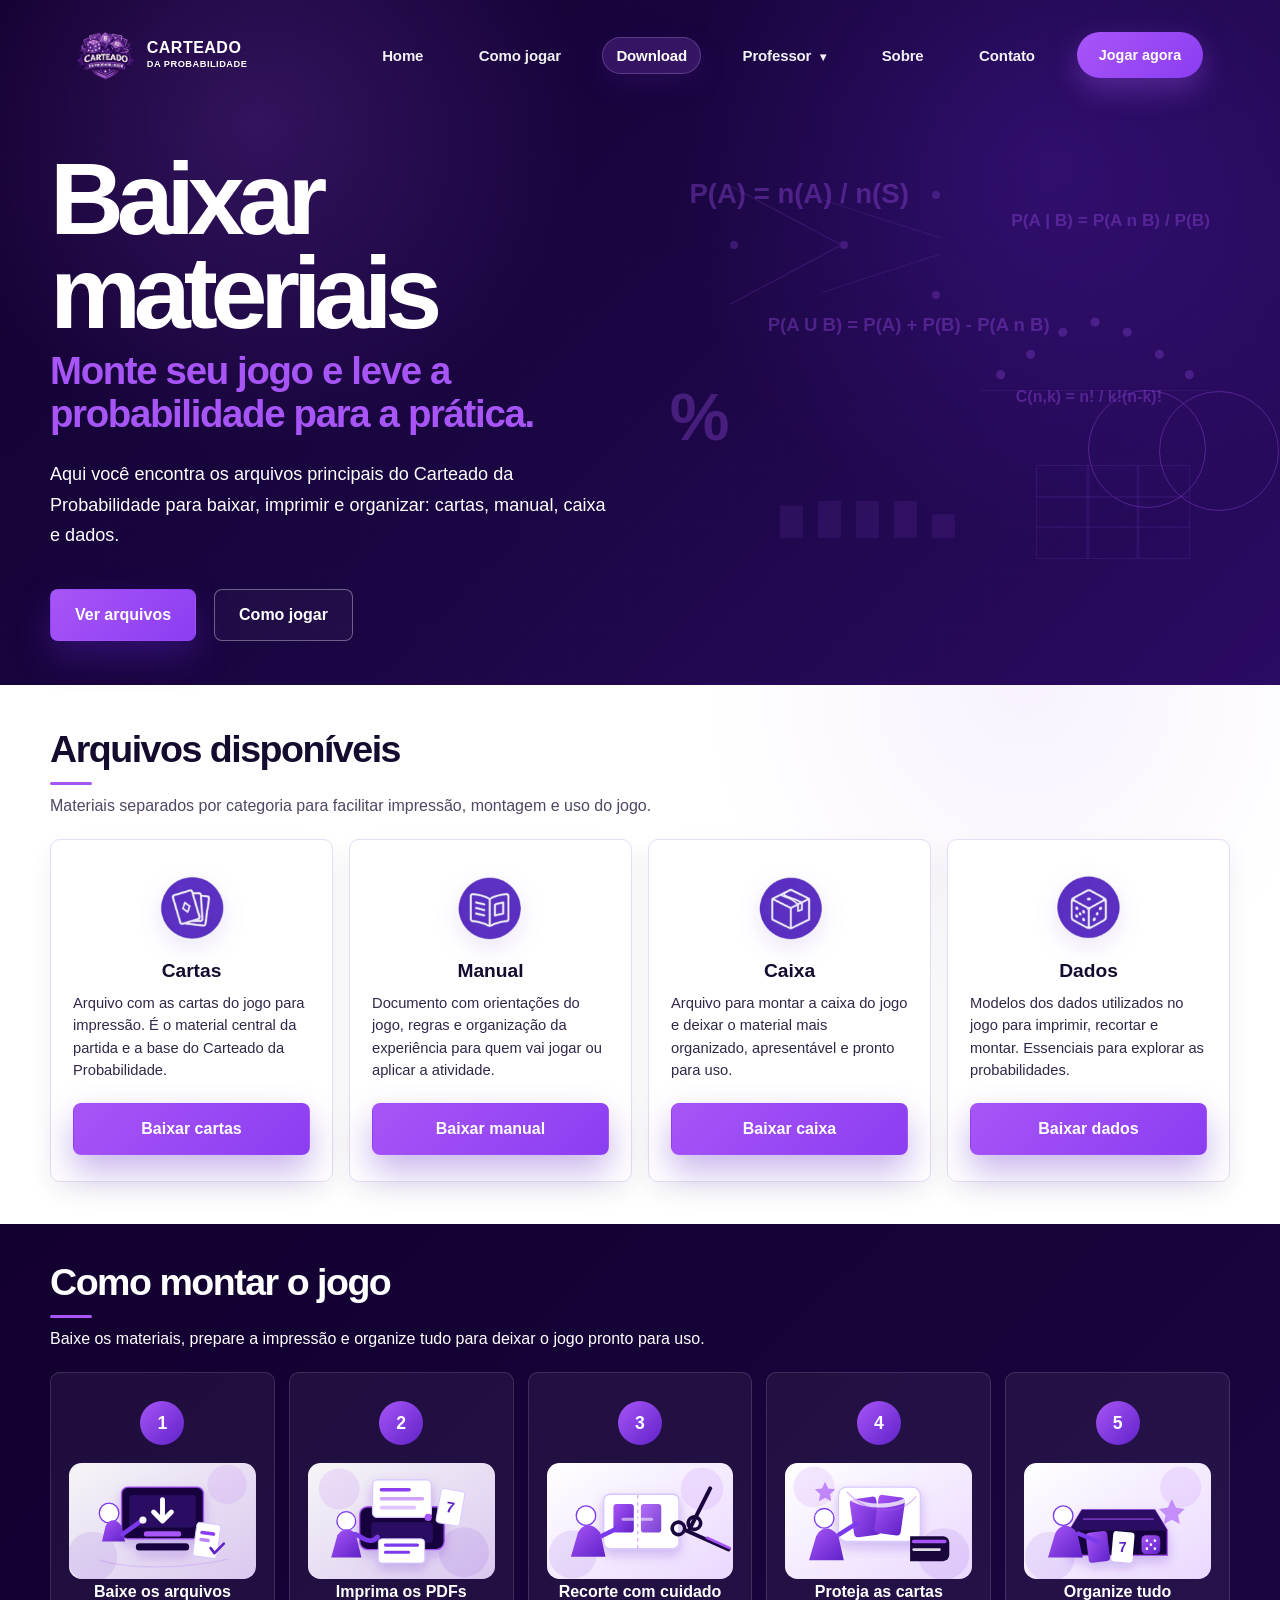
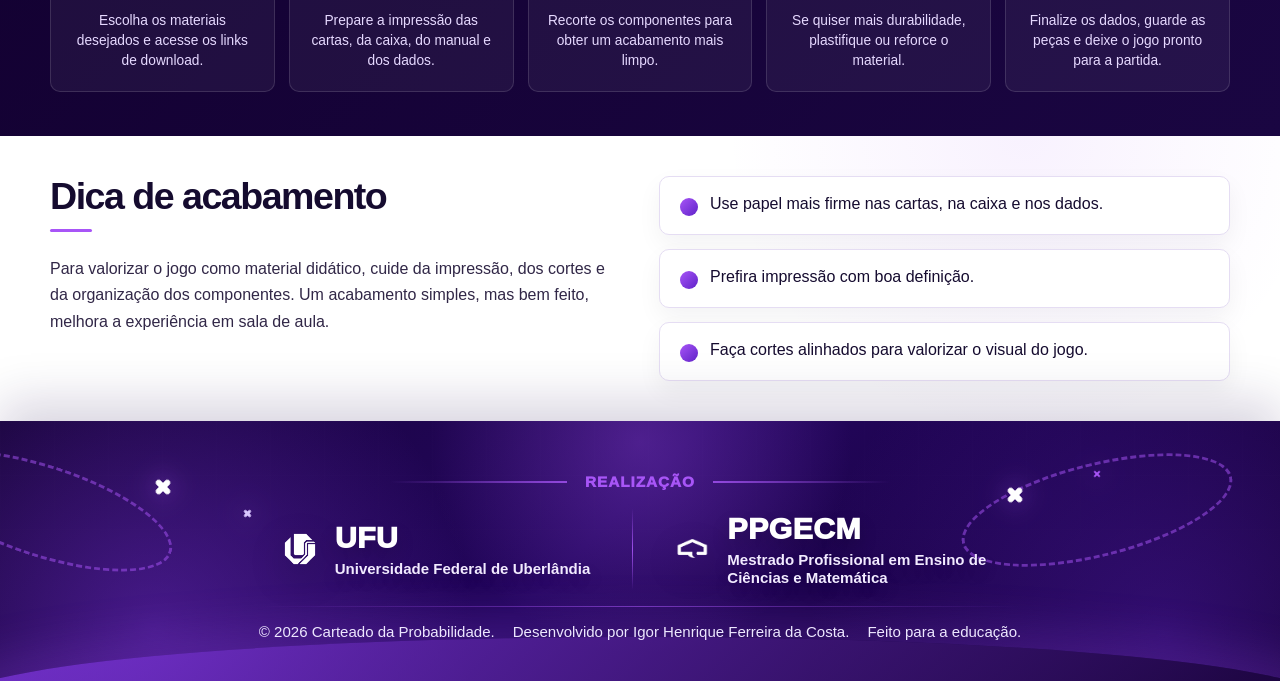
==== commit 9b8e212f: "Adiciona imagens aos passos de montagem" ====
--- a/baixar.html
+++ b/baixar.html
@@ -101,27 +101,42 @@
 
       <div class="assembly-grid">
         <article>
-          <span>1</span>
+          <span class="assembly-number">1</span>
+          <div class="assembly-visual">
+            <img src="Imagens/montagem-baixar.svg" alt="Pessoa baixando os arquivos do jogo no computador">
+          </div>
           <h3>Baixe os arquivos</h3>
           <p>Escolha os materiais desejados e acesse os links de download.</p>
         </article>
         <article>
-          <span>2</span>
+          <span class="assembly-number">2</span>
+          <div class="assembly-visual">
+            <img src="Imagens/montagem-imprimir.svg" alt="Impressora imprimindo os PDFs do Carteado da Probabilidade">
+          </div>
           <h3>Imprima os PDFs</h3>
           <p>Prepare a impressão das cartas, da caixa, do manual e dos dados.</p>
         </article>
         <article>
-          <span>3</span>
+          <span class="assembly-number">3</span>
+          <div class="assembly-visual">
+            <img src="Imagens/montagem-recortar.svg" alt="Pessoa recortando os componentes impressos do jogo">
+          </div>
           <h3>Recorte com cuidado</h3>
           <p>Recorte os componentes para obter um acabamento mais limpo.</p>
         </article>
         <article>
-          <span>4</span>
+          <span class="assembly-number">4</span>
+          <div class="assembly-visual">
+            <img src="Imagens/montagem-proteger.svg" alt="Pessoa protegendo e plastificando as cartas do jogo">
+          </div>
           <h3>Proteja as cartas</h3>
           <p>Se quiser mais durabilidade, plastifique ou reforce o material.</p>
         </article>
         <article>
-          <span>5</span>
+          <span class="assembly-number">5</span>
+          <div class="assembly-visual">
+            <img src="Imagens/montagem-organizar.svg" alt="Pessoa organizando cartas, dados e caixa do jogo">
+          </div>
           <h3>Organize tudo</h3>
           <p>Finalize os dados, guarde as peças e deixe o jogo pronto para a partida.</p>
         </article>
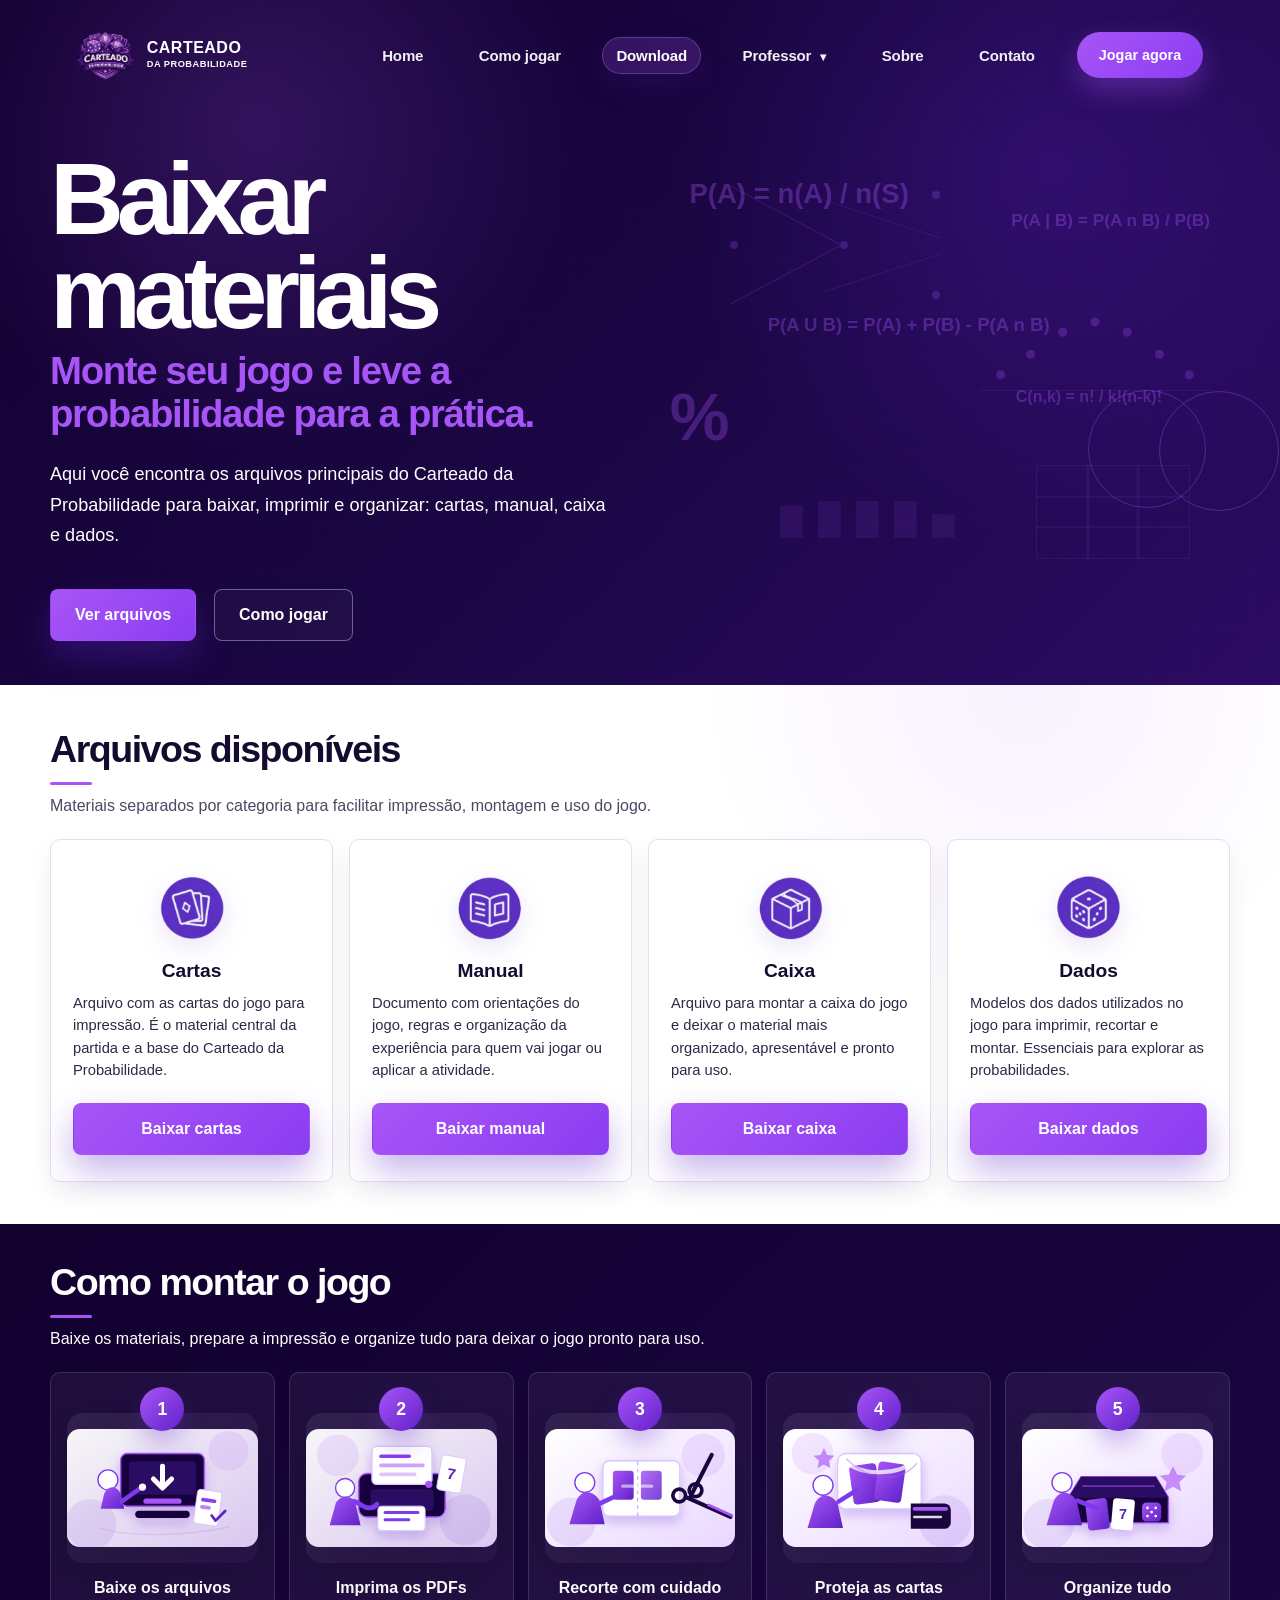
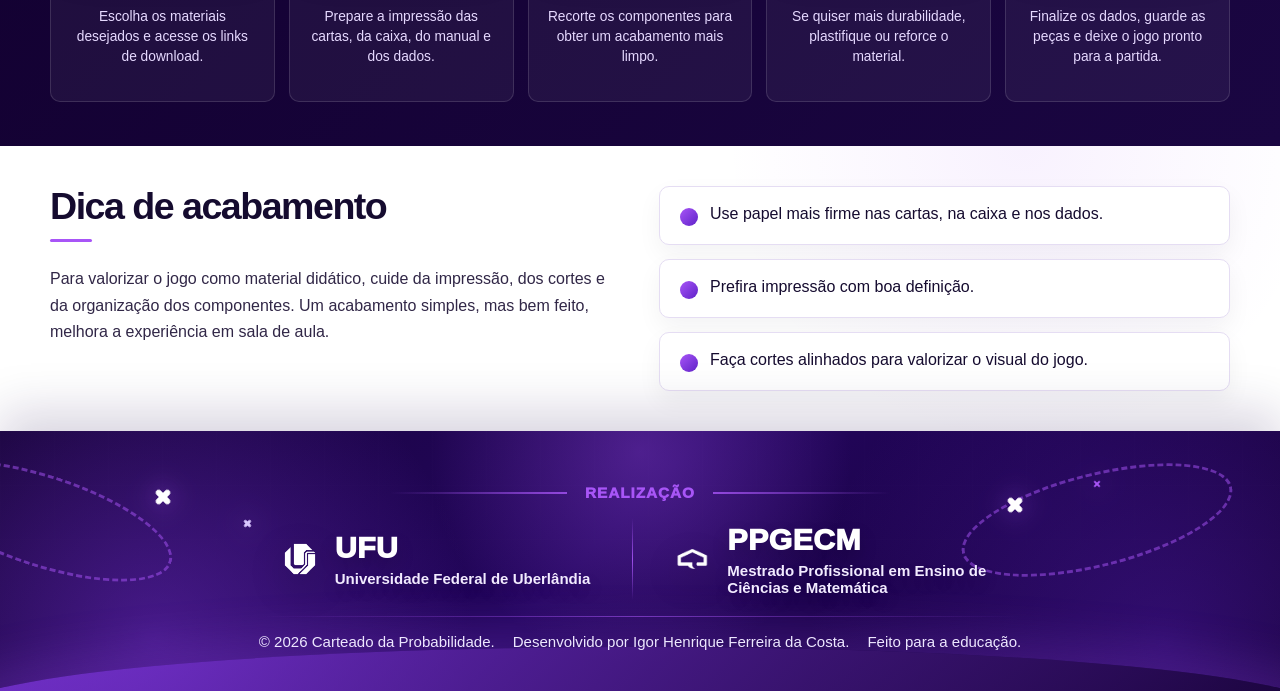
==== commit dd3630e2: "Conecta estilos das imagens de montagem" ====
--- a/baixar.html
+++ b/baixar.html
@@ -7,6 +7,7 @@
   <link rel="stylesheet" href="menu.css">
   <link rel="stylesheet" href="site.css">
   <link rel="stylesheet" href="baixar.css">
+  <link rel="stylesheet" href="baixar-montagem.css">
   <link rel="icon" type="image/ico" href="favicon.ico">
   <title>Download - Carteado da Probabilidade</title>
 </head>
--- a/baixar-montagem.css
+++ b/baixar-montagem.css
@@ -0,0 +1,96 @@
+.assembly-grid article{
+  position:relative;
+  min-height:330px;
+  display:flex;
+  flex-direction:column;
+  align-items:center;
+  padding:22px 16px 20px;
+  overflow:hidden;
+  transition:transform .22s ease, border-color .22s ease, box-shadow .22s ease, background .22s ease;
+}
+
+.assembly-grid article:hover{
+  transform:translateY(-8px);
+  border-color:rgba(168,85,247,.48);
+  background:rgba(255,255,255,.085);
+  box-shadow:0 24px 42px rgba(0,0,0,.22), 0 0 0 1px rgba(168,85,247,.18) inset;
+}
+
+.assembly-number{
+  position:absolute;
+  top:14px;
+  left:50%;
+  z-index:2;
+  transform:translateX(-50%);
+  width:44px;
+  height:44px;
+  display:grid;
+  place-items:center;
+  margin:0;
+  border-radius:50%;
+  color:#fff;
+  background:linear-gradient(135deg, var(--download-purple-2), var(--download-purple-dark));
+  font-size:1.1rem;
+  font-weight:900;
+  box-shadow:0 12px 24px rgba(95,34,200,.32);
+}
+
+.assembly-visual{
+  width:100%;
+  height:150px;
+  display:flex;
+  align-items:center;
+  justify-content:center;
+  margin:18px 0 16px;
+  border-radius:16px;
+  background:linear-gradient(135deg, rgba(255,255,255,.08), rgba(168,85,247,.08));
+}
+
+.assembly-visual img{
+  width:100%;
+  max-width:210px;
+  height:100%;
+  display:block;
+  object-fit:contain;
+  filter:drop-shadow(0 18px 20px rgba(0,0,0,.18));
+  transition:transform .22s ease, filter .22s ease;
+}
+
+.assembly-grid article:hover .assembly-visual img{
+  transform:translateY(-4px) scale(1.03);
+  filter:drop-shadow(0 22px 24px rgba(0,0,0,.24));
+}
+
+.assembly-grid h3{
+  margin:0 0 10px;
+  font-size:1rem;
+}
+
+.assembly-grid p{
+  max-width:190px;
+  margin:0 auto;
+  color:#e6d9ff;
+  font-size:.86rem;
+  line-height:1.45;
+}
+
+@media (max-width: 1120px){
+  .assembly-grid article{
+    min-height:315px;
+  }
+}
+
+@media (max-width: 760px){
+  .assembly-grid article{
+    min-height:auto;
+    padding:24px 18px 22px;
+  }
+
+  .assembly-visual{
+    height:170px;
+  }
+
+  .assembly-visual img{
+    max-width:250px;
+  }
+}
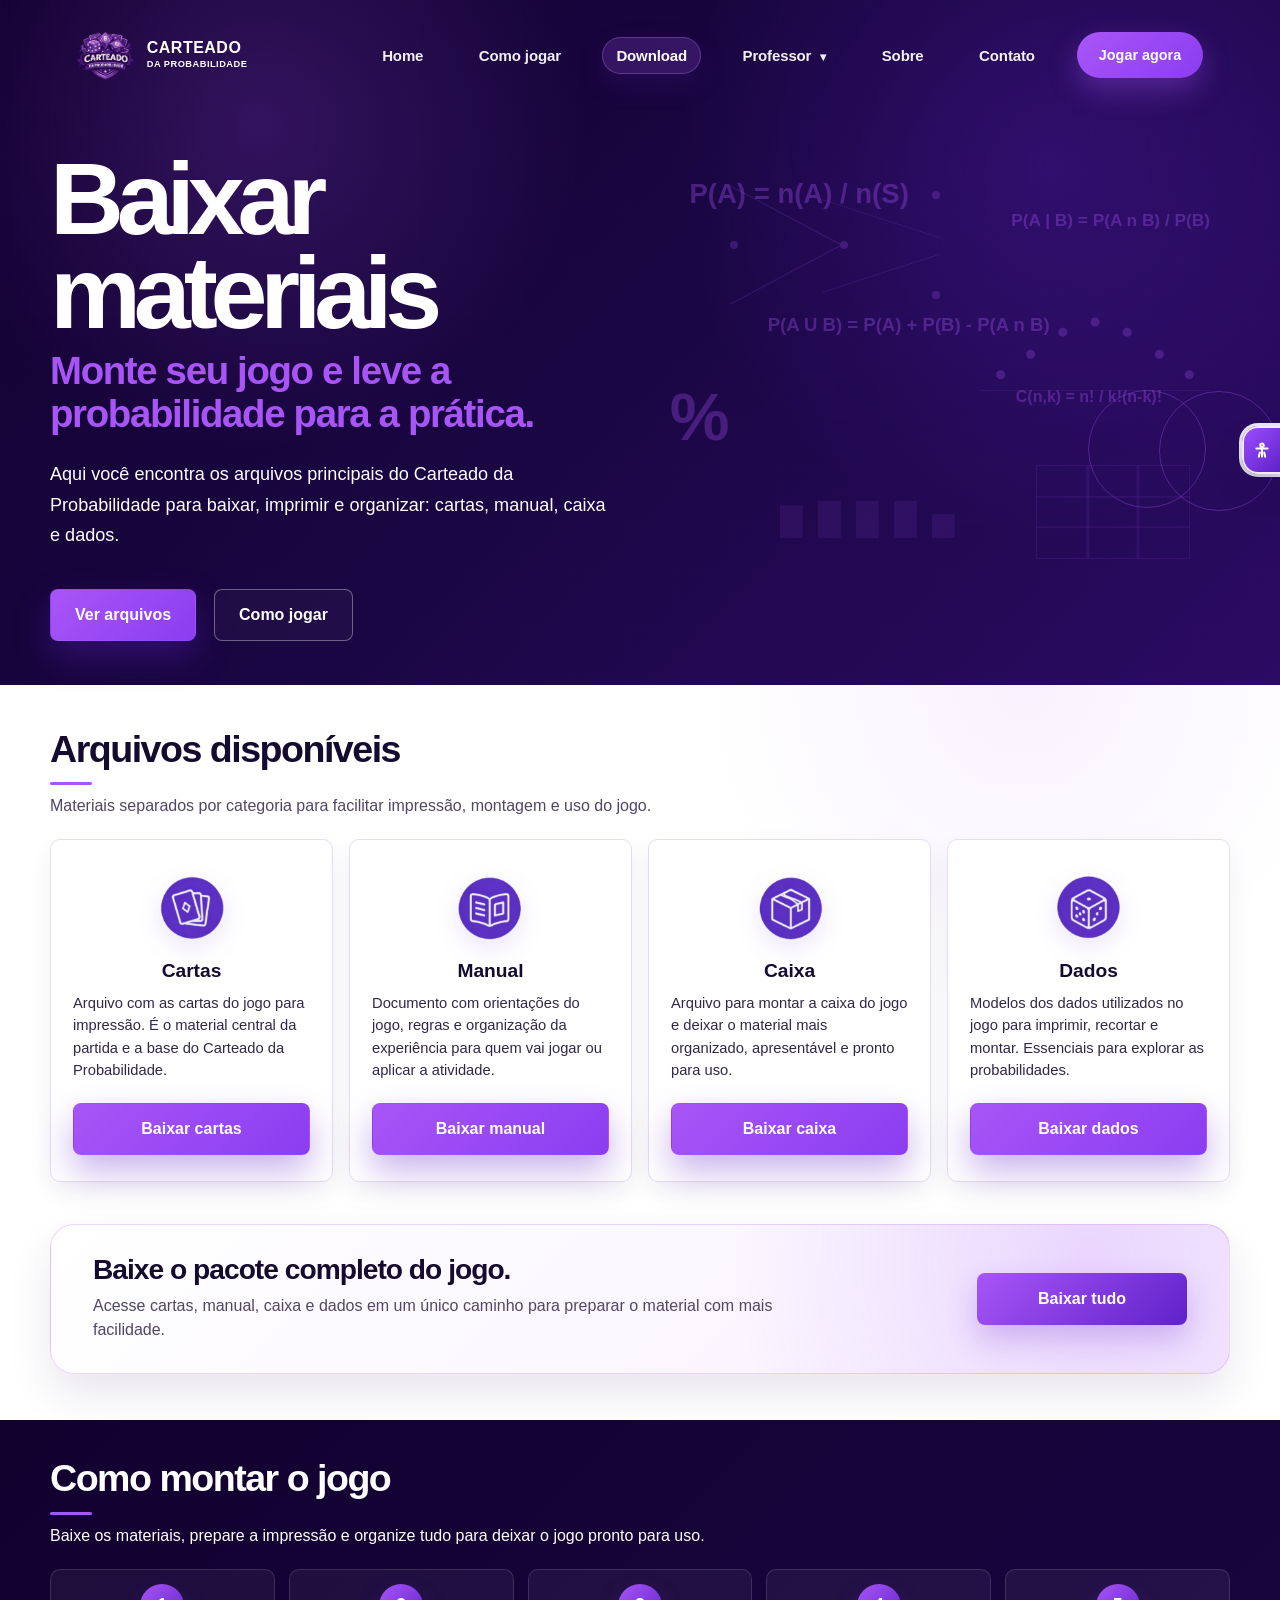
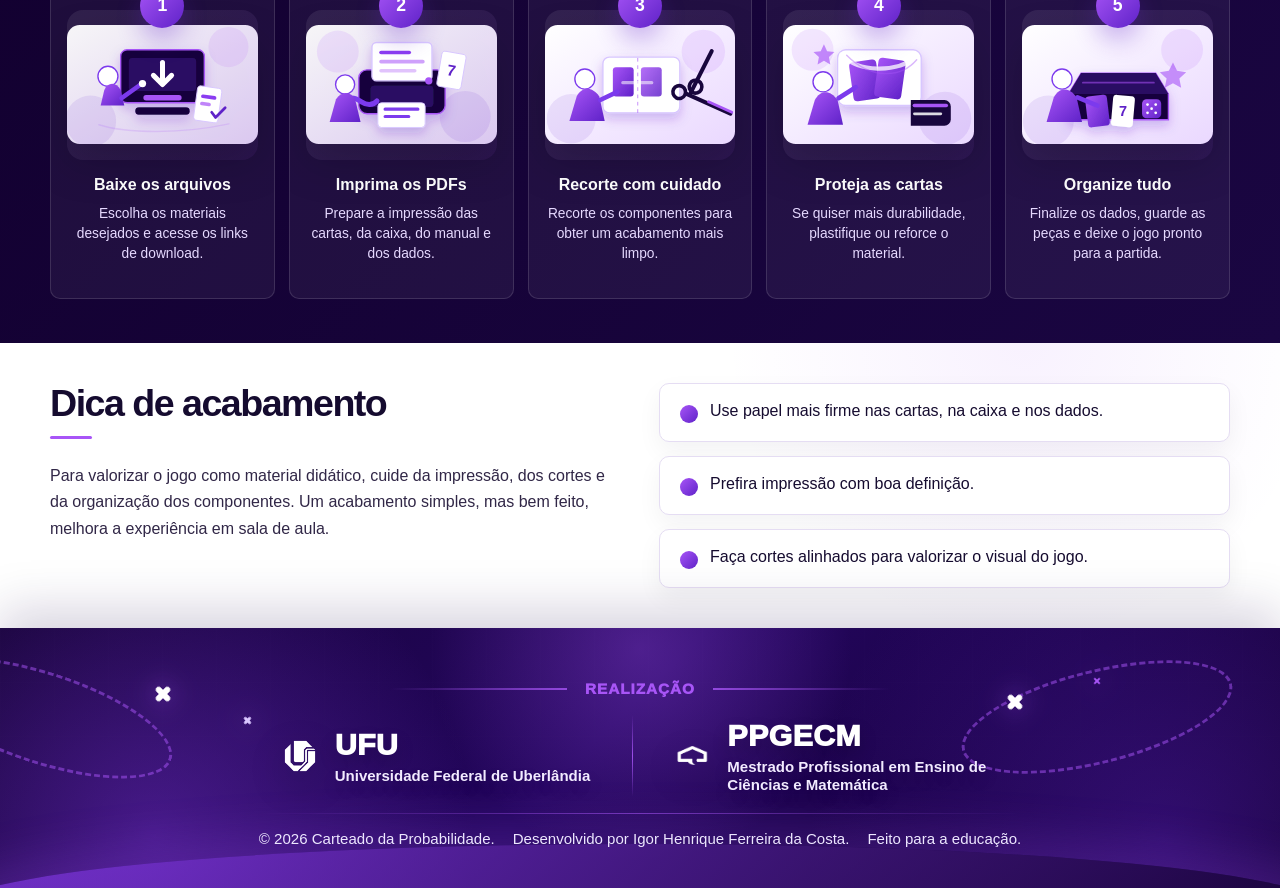
==== commit 288fe4c6: "Atualiza links diretos de download" ====
--- a/baixar.html
+++ b/baixar.html
@@ -60,7 +60,7 @@
           </span>
           <h3>Cartas</h3>
           <p>Arquivo com as cartas do jogo para impressão. É o material central da partida e a base do Carteado da Probabilidade.</p>
-          <a class="download-btn primary" target="_blank" rel="noopener noreferrer" href="https://drive.google.com/drive/folders/1-mFXXFyECQVbNoklxSwOKxRK1ZJIeuex?usp=sharing">Baixar cartas</a>
+          <a class="download-btn primary" href="https://drive.usercontent.google.com/download?id=1pE326K9vSx0gH1PVCgOHFmuyVxTaIgno&amp;export=download&amp;authuser=0&amp;confirm=t&amp;uuid=b0008668-f81d-40a2-87ce-ddba5ae3b1de&amp;at=AAINaIK_RF3QWo1g_pcctdr7kVuR:1782255076027">Baixar cartas</a>
         </article>
 
         <article>
@@ -69,7 +69,7 @@
           </span>
           <h3>Manual</h3>
           <p>Documento com orientações do jogo, regras e organização da experiência para quem vai jogar ou aplicar a atividade.</p>
-          <a class="download-btn primary" target="_blank" rel="noopener noreferrer" href="https://drive.google.com/drive/folders/1ejZo6c3CLSsN3bzOSmZ9oI8IRMjX7PJU?usp=sharing">Baixar manual</a>
+          <a class="download-btn primary" href="https://drive.usercontent.google.com/download?id=10_w0dW7kDF4_xs-i2SSDNHizKfof9uDy&amp;export=download&amp;authuser=0&amp;confirm=t&amp;uuid=e8a8f906-b3a3-4ed6-8c63-e9af0caa9d7a&amp;at=AAINaIL7y8vWWSdgORoq0W6YpnuA:1782255377663">Baixar manual</a>
         </article>
 
         <article>
@@ -78,7 +78,7 @@
           </span>
           <h3>Caixa</h3>
           <p>Arquivo para montar a caixa do jogo e deixar o material mais organizado, apresentável e pronto para uso.</p>
-          <a class="download-btn primary" target="_blank" rel="noopener noreferrer" href="https://drive.google.com/drive/folders/1k-2uPY4gMdtZBwX31OE3FDmcndl1MD2s?usp=drive_link">Baixar caixa</a>
+          <a class="download-btn primary" href="https://drive.usercontent.google.com/download?id=19PIZiG72jK4UBEsvE9yQRYb_52Svesmj&amp;export=download&amp;authuser=0&amp;confirm=t&amp;uuid=ada187e6-6a38-4929-a96f-1baf83d082f5&amp;at=AAINaILRpaFNckaHLT8aIiiLAXX-:1782255223012">Baixar caixa</a>
         </article>
 
         <article>
@@ -87,7 +87,7 @@
           </span>
           <h3>Dados</h3>
           <p>Modelos dos dados utilizados no jogo para imprimir, recortar e montar. Essenciais para explorar as probabilidades.</p>
-          <a class="download-btn primary" target="_blank" rel="noopener noreferrer" href="https://drive.google.com/drive/folders/17w4_b_AV8Mmw2rY_1SPoJJ5eeD7yzB3w?usp=sharing">Baixar dados</a>
+          <a class="download-btn primary" href="https://drive.usercontent.google.com/download?id=1G3-5eFMcqzF5Q1qzT8xSCQ8jxR9P8mnJ&amp;export=download&amp;authuser=0&amp;confirm=t&amp;uuid=472525f2-b46e-467f-b06e-38d337198d82&amp;at=AAINaIIAKKWOZ_3DxY4-uArqwVpl:1782255386588">Baixar dados</a>
         </article>
       </div>
     </div>
@@ -210,5 +210,14 @@
 
 <script src="menu.js"></script>
 <script src="site-animations.js"></script>
+<script>
+  document.addEventListener('click', (event) => {
+    const openAllButton = event.target.closest('[data-open-all-materials]');
+    if (!openAllButton) return;
+    event.preventDefault();
+    event.stopImmediatePropagation();
+    window.location.href = 'https://takeout-download-drive.usercontent.google.com/download/Carteado%20da%20probabilidade%20-%20pacote%20completo%20-20260623T225857Z-3-001.zip?j=54c6bde8-a8f9-4b88-8193-e48d048aa4c1&i=0&user=214897296108&authuser=0';
+  }, true);
+</script>
 </body>
 </html>
--- a/site.css
+++ b/site.css
@@ -358,6 +358,76 @@
   filter:drop-shadow(0 0 12px rgba(168,85,247,.70));
 }
 
+/* Força a home a usar o mesmo rodapé compacto das demais páginas. */
+.home-page .home-footer.realizacao-footer{
+  min-height:260px !important;
+  padding:36px clamp(22px, 5vw, 64px) 24px !important;
+  gap:16px !important;
+}
+
+.home-page .realizacao-footer::after{
+  bottom:-88px !important;
+  height:132px !important;
+}
+
+.home-page .footer-orbit.left{
+  left:-92px !important;
+  top:44px !important;
+  width:270px !important;
+  height:92px !important;
+}
+
+.home-page .footer-orbit.right{
+  right:44px !important;
+  top:42px !important;
+  width:278px !important;
+  height:94px !important;
+}
+
+.home-page .realizacao-label{
+  width:min(500px, 100%) !important;
+  font-size:.96rem !important;
+}
+
+.home-page .footer-logos{
+  gap:38px !important;
+}
+
+.home-page .footer-logo-block{
+  min-width:284px !important;
+  padding:4px !important;
+}
+
+.home-page .footer-logo-block img{
+  height:72px !important;
+  max-width:112px !important;
+}
+
+.home-page .footer-logo-text strong{
+  font-size:1.9rem !important;
+}
+
+.home-page .footer-logo-text span{
+  font-size:.94rem !important;
+}
+
+.home-page .footer-divider{
+  height:82px !important;
+}
+
+.home-page .footer-bottom-line{
+  margin-top:0 !important;
+}
+
+.home-page .footer-credit{
+  font-size:.94rem !important;
+}
+
+.home-page .footer-dice,
+.home-page .footer-card{
+  display:none !important;
+}
+
 @media (max-width: 860px){
   .home-footer.realizacao-footer{
     min-height:auto;
@@ -365,15 +435,29 @@
     gap:16px;
   }
 
+  .home-page .home-footer.realizacao-footer{
+    min-height:auto !important;
+    padding:34px 20px 24px !important;
+    gap:16px !important;
+  }
+
   .footer-logos{
     flex-direction:column;
     gap:16px;
+  }
+
+  .home-page .footer-logos{
+    gap:16px !important;
   }
 
   .footer-divider{
     width:min(320px, 82vw);
     height:1px;
     background:linear-gradient(90deg, transparent, rgba(168,85,247,.86), transparent);
+  }
+
+  .home-page .footer-divider{
+    height:1px !important;
   }
 
   .footer-logo-block{
@@ -383,11 +467,21 @@
     gap:10px;
   }
 
+  .home-page .footer-logo-block{
+    min-width:0 !important;
+    gap:10px !important;
+  }
+
   .footer-logo-block img{
     height:68px;
     max-width:220px;
   }
 
+  .home-page .footer-logo-block img{
+    height:68px !important;
+    max-width:220px !important;
+  }
+
   .footer-logo-text{
     align-items:center;
   }
@@ -396,8 +490,16 @@
     font-size:1.75rem;
   }
 
+  .home-page .footer-logo-text strong{
+    font-size:1.75rem !important;
+  }
+
   .footer-logo-text span{
     font-size:.92rem;
+  }
+
+  .home-page .footer-logo-text span{
+    font-size:.92rem !important;
   }
 
   .footer-orbit{
@@ -412,23 +514,48 @@
     padding:30px 16px 22px;
   }
 
+  .home-page .home-footer.realizacao-footer{
+    width:100% !important;
+    border-radius:0 !important;
+    padding:30px 16px 22px !important;
+  }
+
   .realizacao-label{
     gap:10px;
     font-size:.88rem;
   }
 
+  .home-page .realizacao-label{
+    gap:10px !important;
+    font-size:.88rem !important;
+  }
+
   .footer-logo-block img{
     height:56px;
     max-width:200px;
   }
 
+  .home-page .footer-logo-block img{
+    height:56px !important;
+    max-width:200px !important;
+  }
+
   .footer-logo-text strong{
     font-size:1.45rem;
+  }
+
+  .home-page .footer-logo-text strong{
+    font-size:1.45rem !important;
   }
 
   .footer-credit{
     gap:10px;
     font-size:.86rem;
+  }
+
+  .home-page .footer-credit{
+    gap:10px !important;
+    font-size:.86rem !important;
   }
 }
 
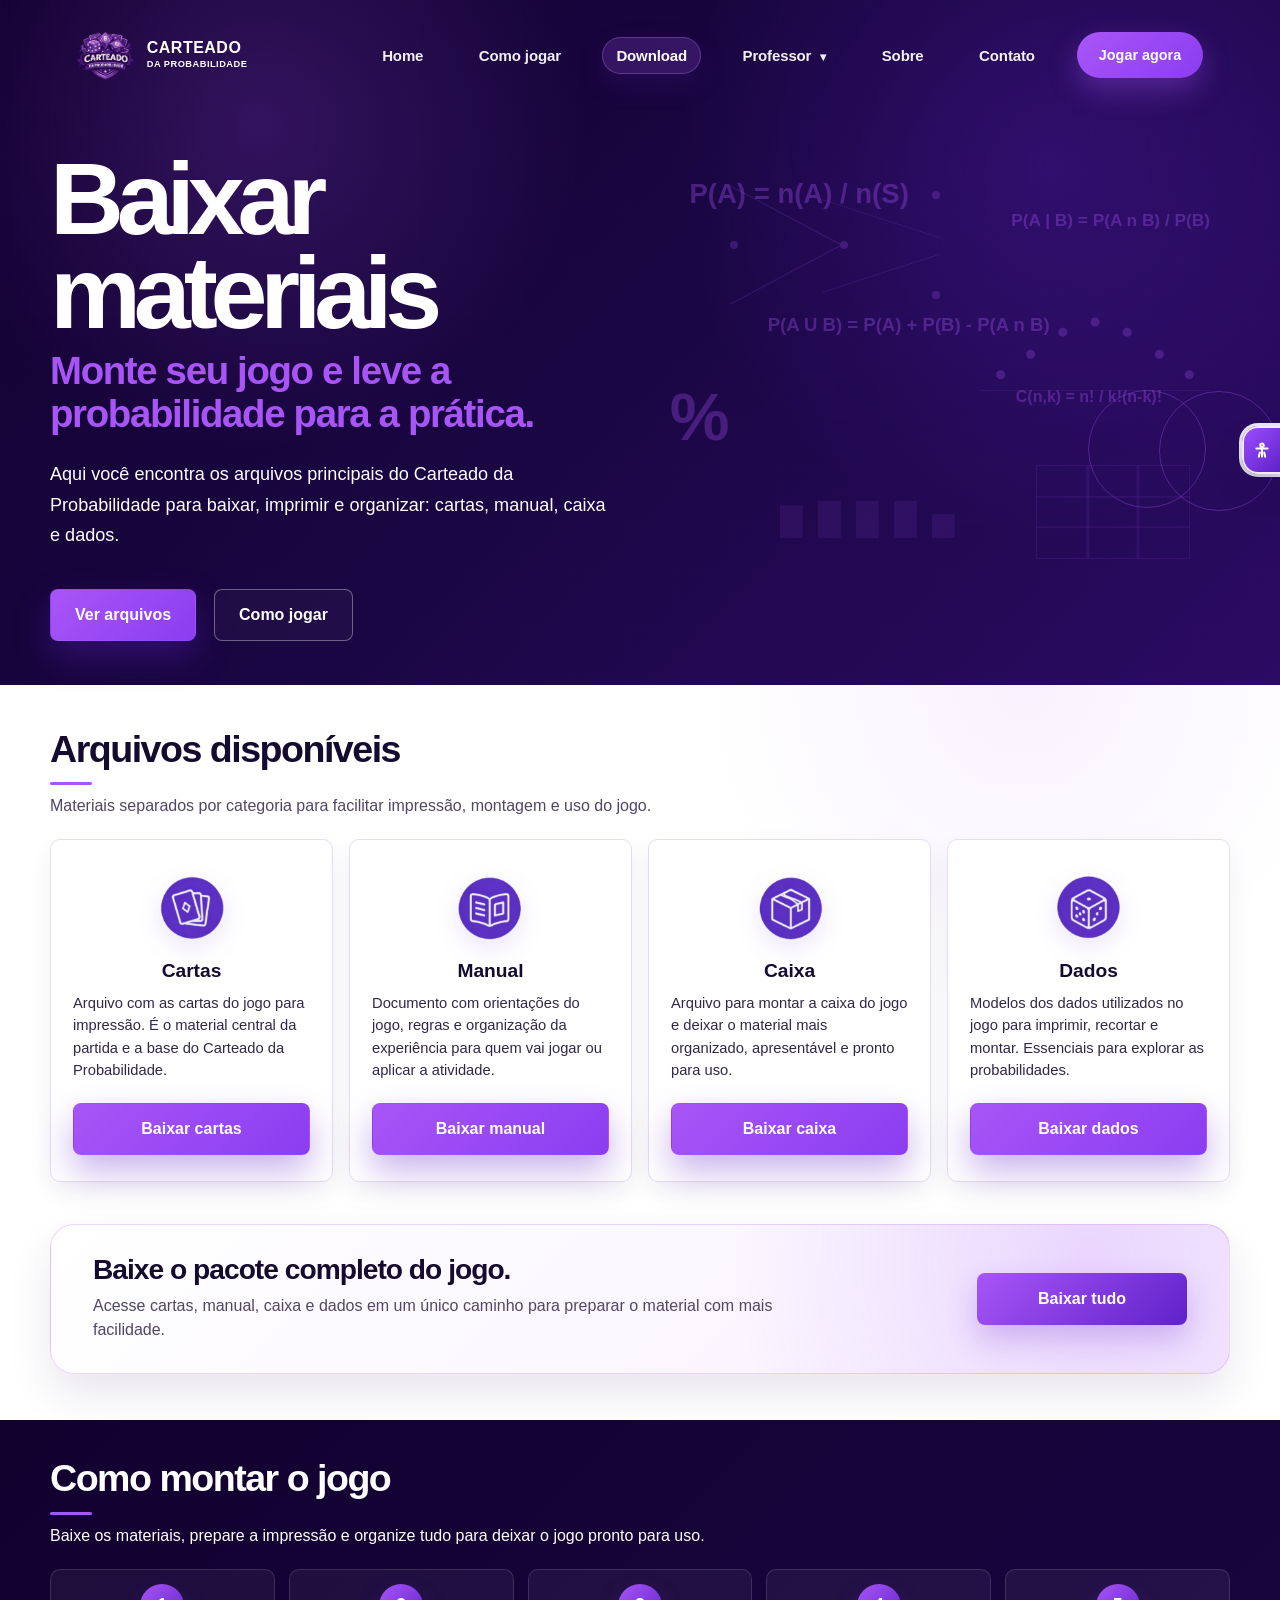
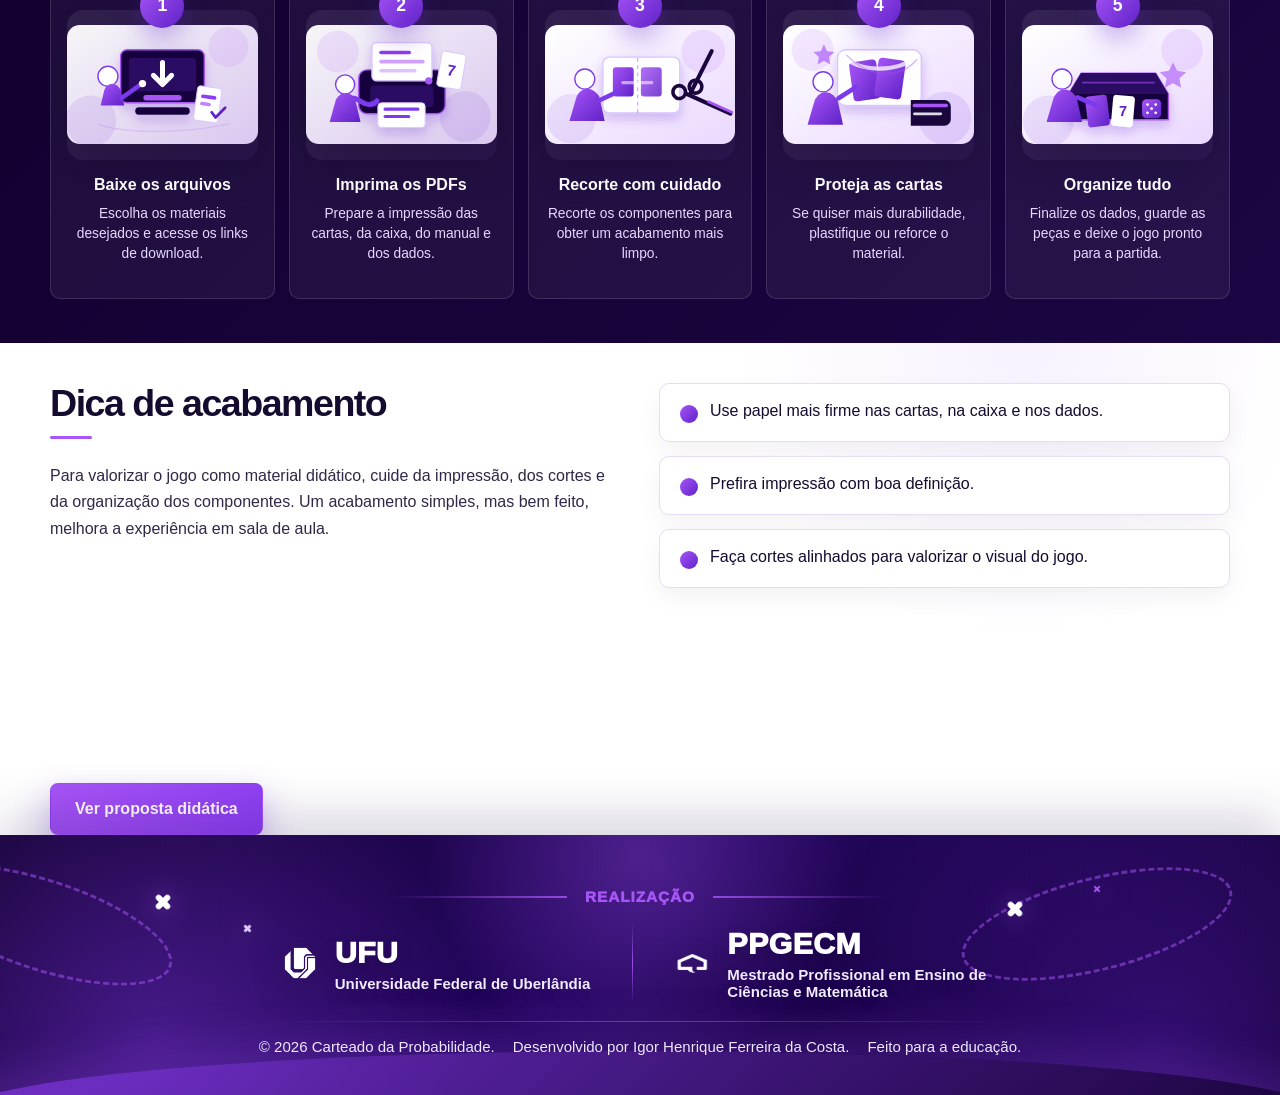
==== commit 6a3ee0cd: "Adiciona chamada para proposta didática na página de downloads" ====
--- a/baixar.html
+++ b/baixar.html
@@ -8,6 +8,7 @@
   <link rel="stylesheet" href="site.css">
   <link rel="stylesheet" href="baixar.css">
   <link rel="stylesheet" href="baixar-montagem.css">
+  <link rel="stylesheet" href="baixar-professor-cta.css">
   <link rel="icon" type="image/ico" href="favicon.ico">
   <title>Download - Carteado da Probabilidade</title>
 </head>
@@ -165,6 +166,23 @@
     </div>
   </section>
 
+  <section class="teacher-cta-section" aria-labelledby="teacher-cta-title">
+    <div class="page-shell teacher-cta-card">
+      <div class="teacher-cta-icon" aria-hidden="true">
+        <span>∑</span>
+      </div>
+      <div class="teacher-cta-copy">
+        <span class="teacher-cta-kicker">Para professores</span>
+        <h2 id="teacher-cta-title">Quer saber como usar o jogo em sala de aula?</h2>
+        <p>
+          Veja sugestões de mediação, objetivos pedagógicos e caminhos para transformar o Carteado da Probabilidade
+          em uma experiência investigativa com seus estudantes.
+        </p>
+      </div>
+      <a class="download-btn primary teacher-cta-button" href="proposta.html">Ver proposta didática</a>
+    </div>
+  </section>
+
   <footer class="home-footer realizacao-footer">
     <span class="footer-orbit left" aria-hidden="true"></span>
     <span class="footer-orbit right" aria-hidden="true"></span>
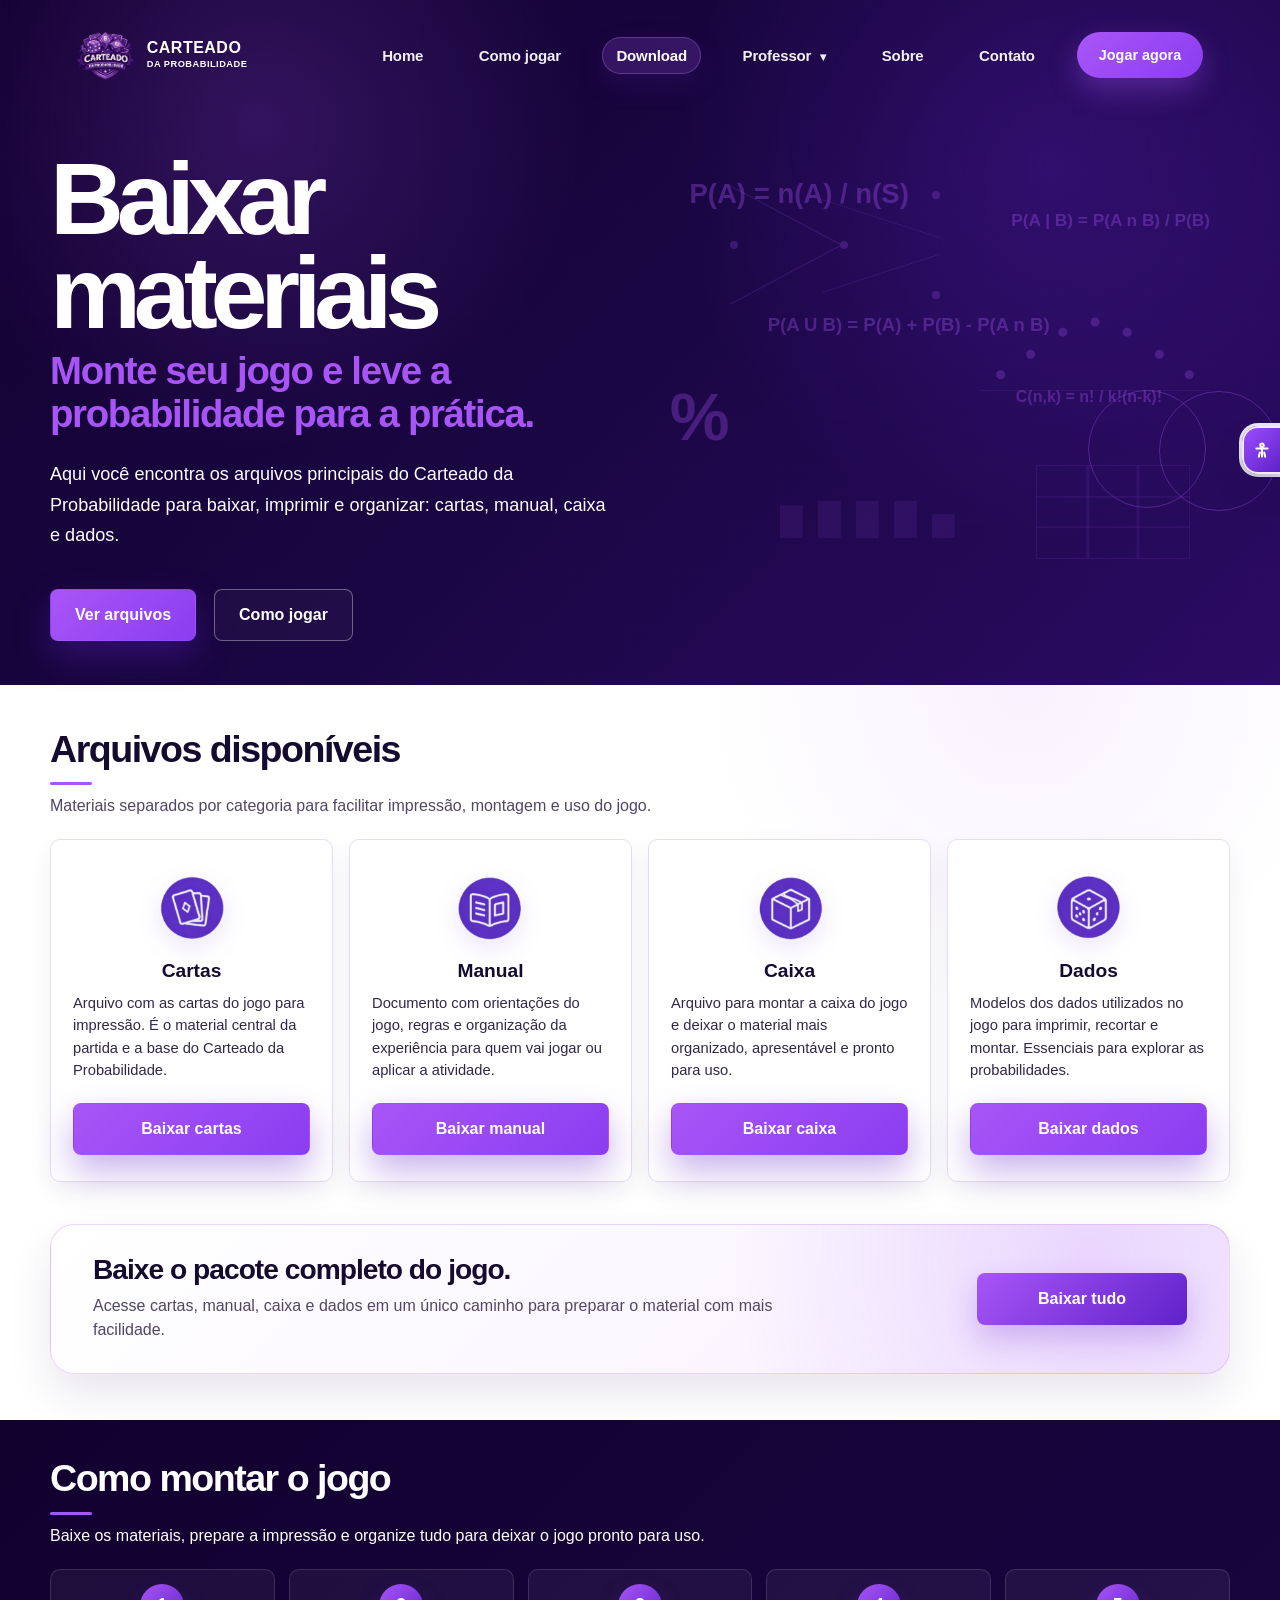
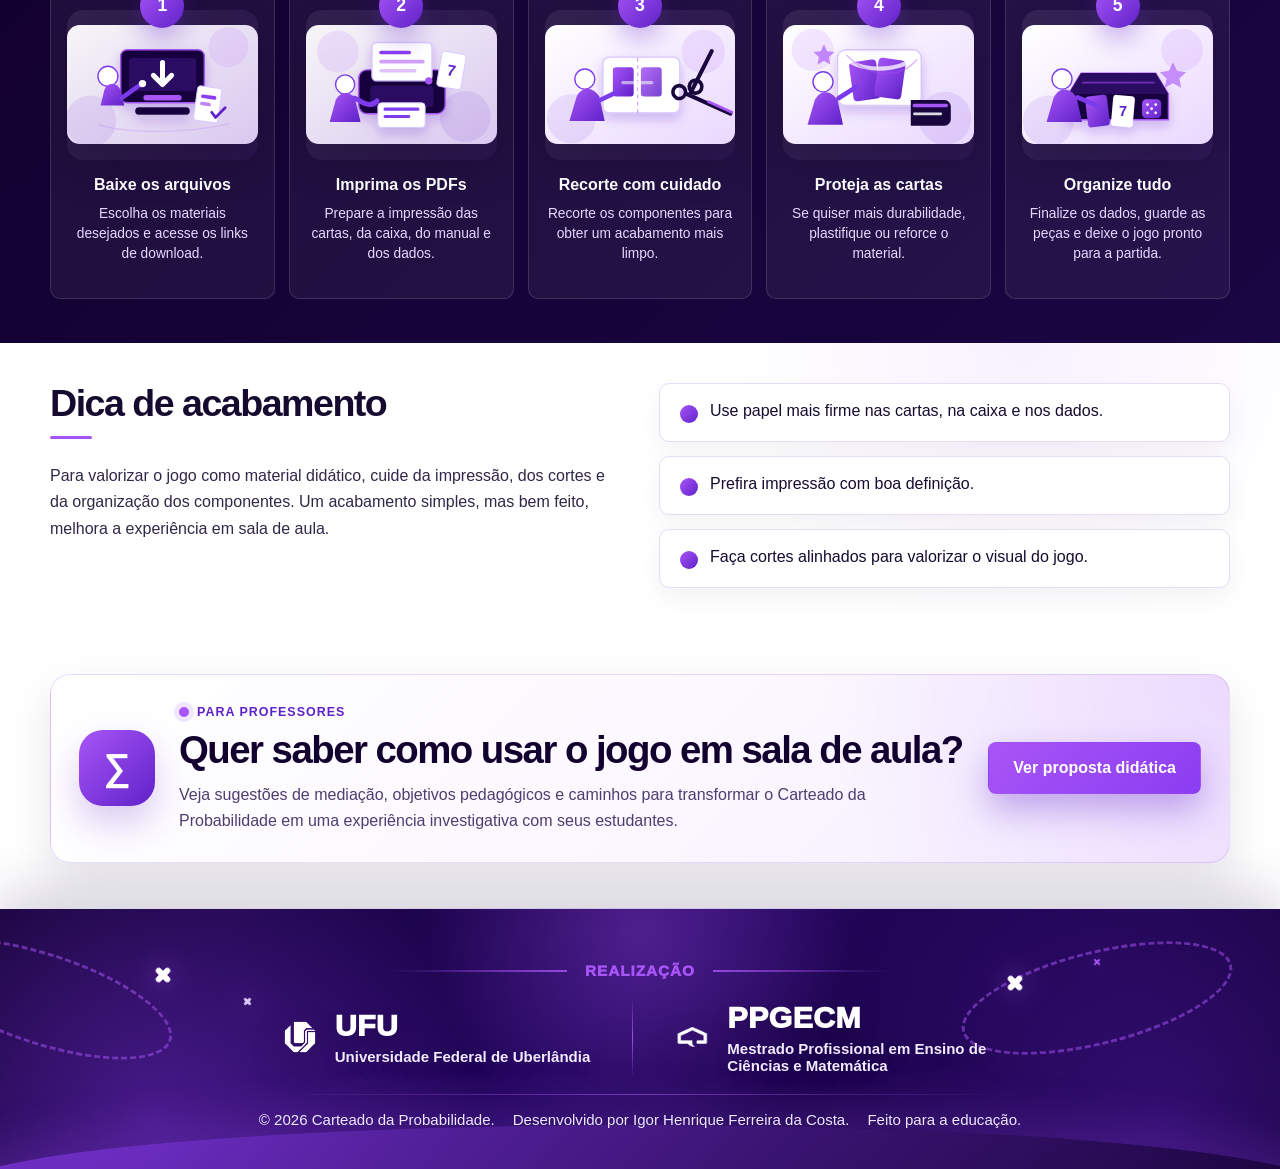
==== commit 459714e6: "Corrige link do CTA para proposta didática" ====
--- a/baixar.html
+++ b/baixar.html
@@ -179,7 +179,7 @@
           em uma experiência investigativa com seus estudantes.
         </p>
       </div>
-      <a class="download-btn primary teacher-cta-button" href="proposta.html">Ver proposta didática</a>
+      <a class="download-btn primary teacher-cta-button" href="proposta-didatica.html">Ver proposta didática</a>
     </div>
   </section>
 
@@ -238,4 +238,4 @@
   }, true);
 </script>
 </body>
-</html>+</html>
--- a/baixar-professor-cta.css
+++ b/baixar-professor-cta.css
@@ -0,0 +1,121 @@
+.teacher-cta-section{
+  position:relative;
+  padding:46px 0;
+  color:#12002f;
+  background:#fff;
+  overflow:hidden;
+}
+
+.teacher-cta-section::before{
+  content:"";
+  position:absolute;
+  inset:auto 0 0;
+  height:1px;
+  background:linear-gradient(90deg, transparent, rgba(139,61,241,.16), transparent);
+  pointer-events:none;
+}
+
+.teacher-cta-card{
+  position:relative;
+  z-index:1;
+  display:grid;
+  grid-template-columns:auto 1fr auto;
+  gap:24px;
+  align-items:center;
+  padding:28px;
+  border:1px solid rgba(139,61,241,.18);
+  border-radius:20px;
+  background:
+    radial-gradient(circle at 100% 0%, rgba(168,85,247,.14), transparent 34%),
+    linear-gradient(135deg, #fff 0%, #fbf8ff 52%, #f5edff 100%);
+  box-shadow:0 18px 44px rgba(18,0,47,.10);
+}
+
+.teacher-cta-icon{
+  width:76px;
+  height:76px;
+  display:grid;
+  place-items:center;
+  border-radius:24px;
+  background:linear-gradient(135deg, var(--download-purple-2), var(--download-purple-dark));
+  box-shadow:0 18px 34px rgba(95,34,200,.22);
+}
+
+.teacher-cta-icon span{
+  color:#fff;
+  font-size:2.35rem;
+  font-weight:900;
+  line-height:1;
+}
+
+.teacher-cta-kicker{
+  display:inline-flex;
+  align-items:center;
+  gap:8px;
+  margin-bottom:10px;
+  color:var(--download-purple-dark);
+  font-size:.78rem;
+  font-weight:900;
+  letter-spacing:.08em;
+  text-transform:uppercase;
+}
+
+.teacher-cta-kicker::before{
+  content:"";
+  width:10px;
+  height:10px;
+  border-radius:50%;
+  background:var(--download-purple-2);
+  box-shadow:0 0 0 5px rgba(168,85,247,.14);
+}
+
+.teacher-cta-copy h2{
+  margin:0;
+  color:#12002f;
+  font-size:clamp(1.6rem, 3vw, 2.45rem);
+  line-height:1.08;
+  letter-spacing:-.04em;
+}
+
+.teacher-cta-copy p{
+  max-width:760px;
+  margin:12px 0 0;
+  color:#4f3d70;
+  line-height:1.62;
+}
+
+.teacher-cta-button{
+  min-width:210px;
+  white-space:nowrap;
+  box-shadow:0 14px 28px rgba(95,34,200,.18);
+}
+
+@media (max-width: 900px){
+  .teacher-cta-card{
+    grid-template-columns:1fr;
+    text-align:center;
+  }
+
+  .teacher-cta-icon{
+    margin:0 auto;
+  }
+
+  .teacher-cta-kicker{
+    justify-content:center;
+  }
+
+  .teacher-cta-button{
+    width:100%;
+  }
+}
+
+@media (max-width: 560px){
+  .teacher-cta-section{
+    padding:34px 0;
+  }
+
+  .teacher-cta-card{
+    padding:22px;
+    border-radius:14px;
+  }
+}
